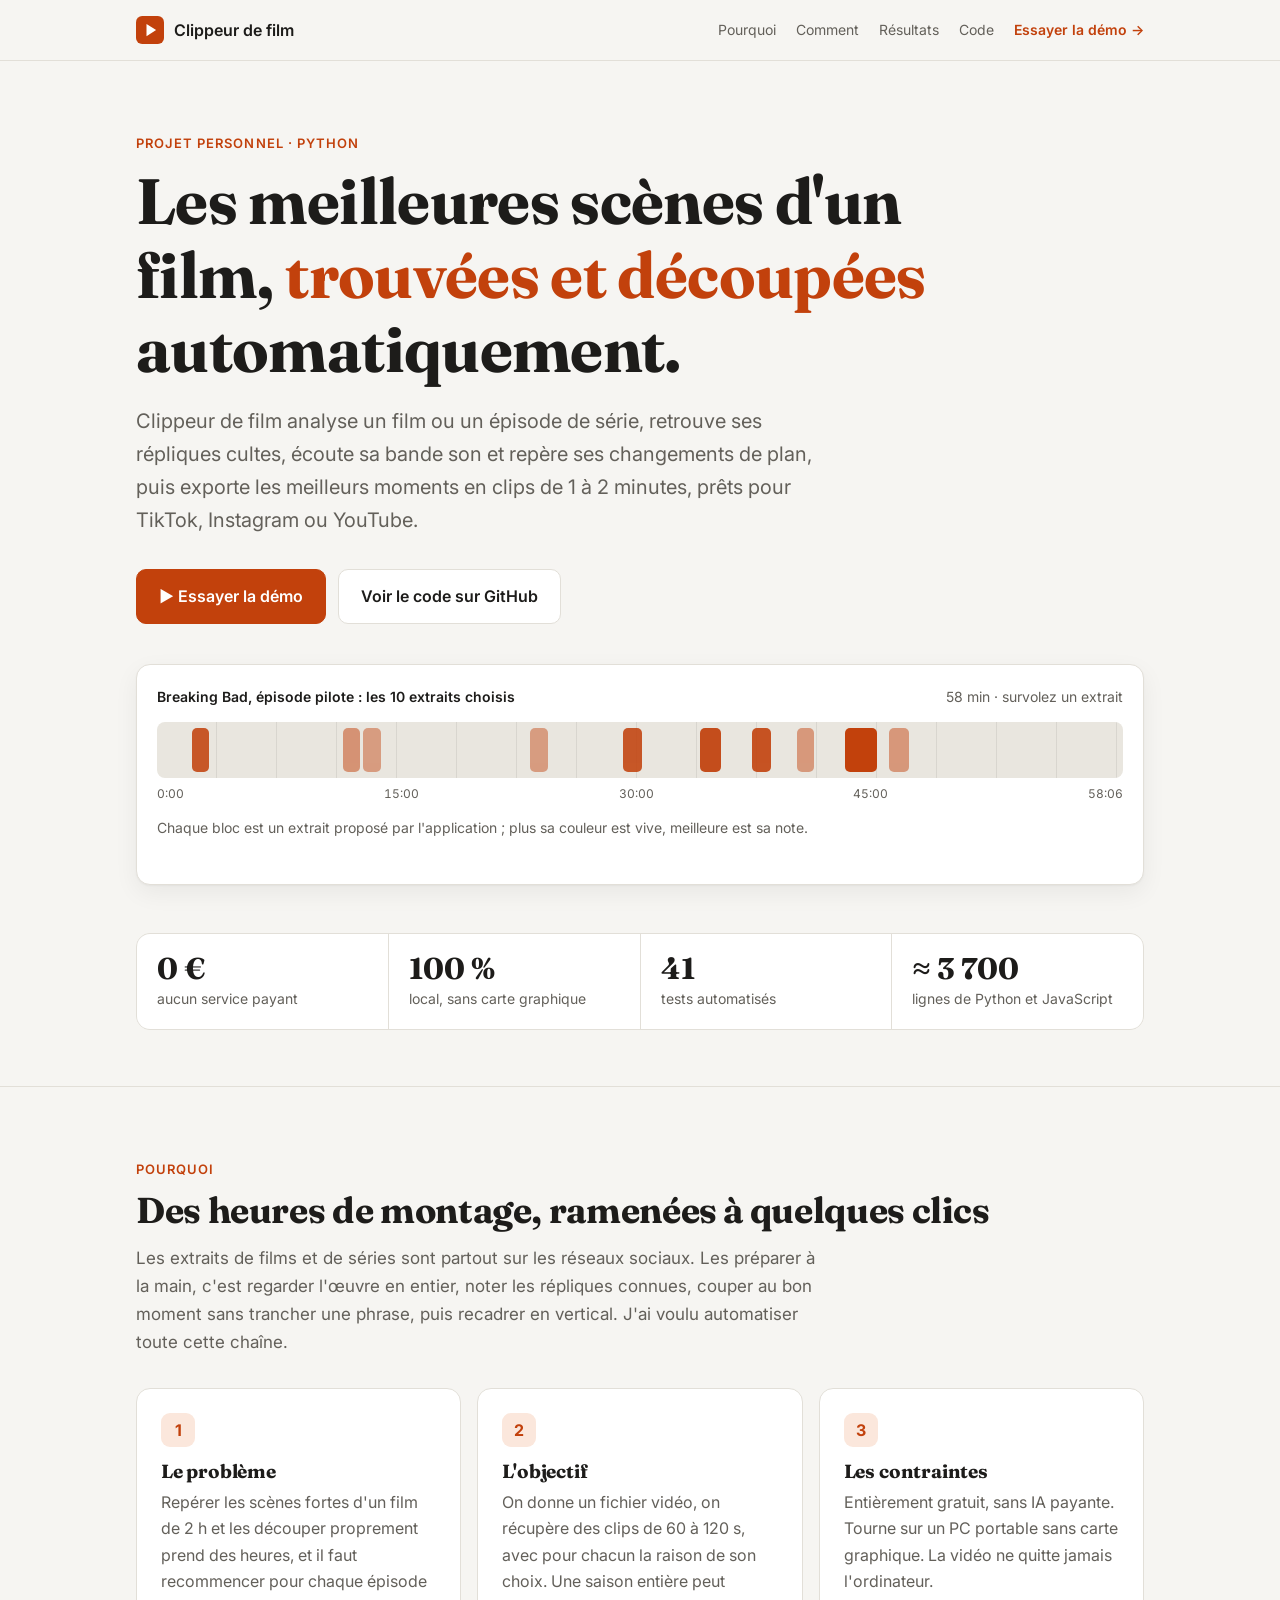
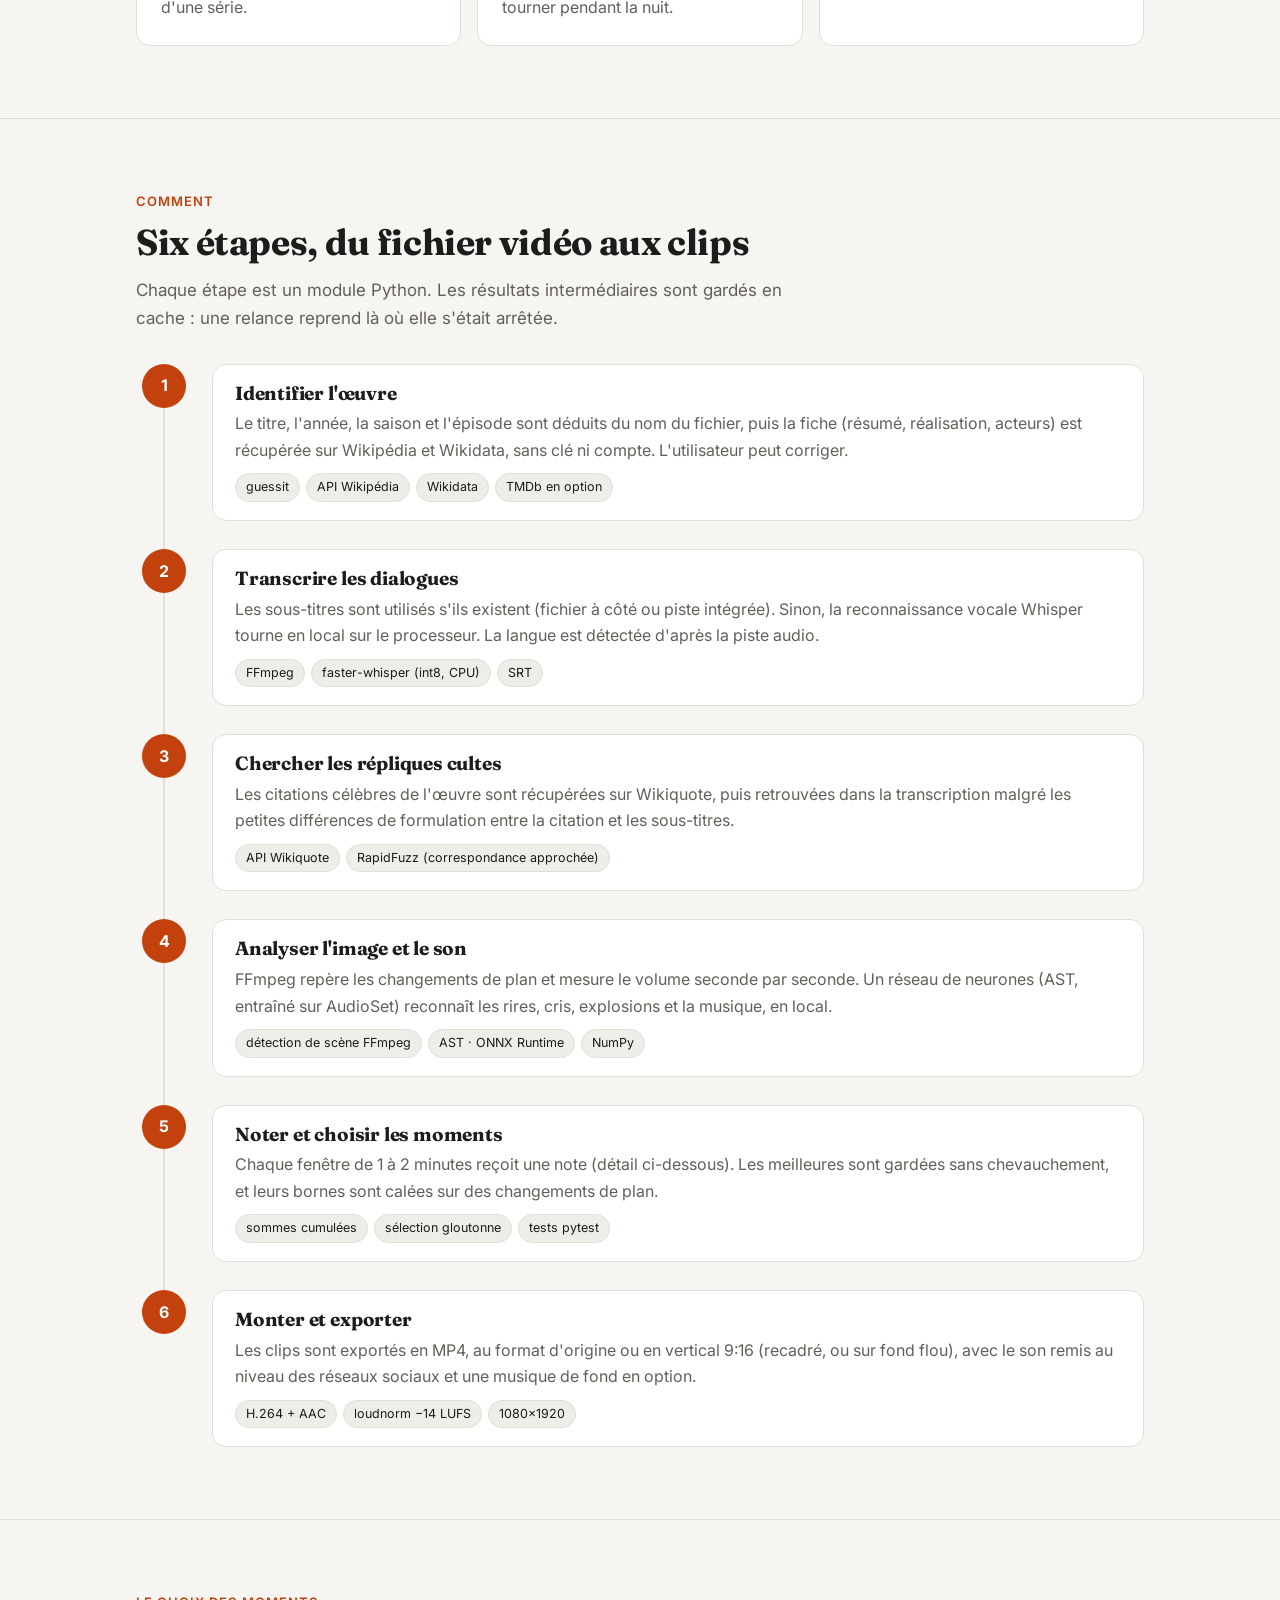
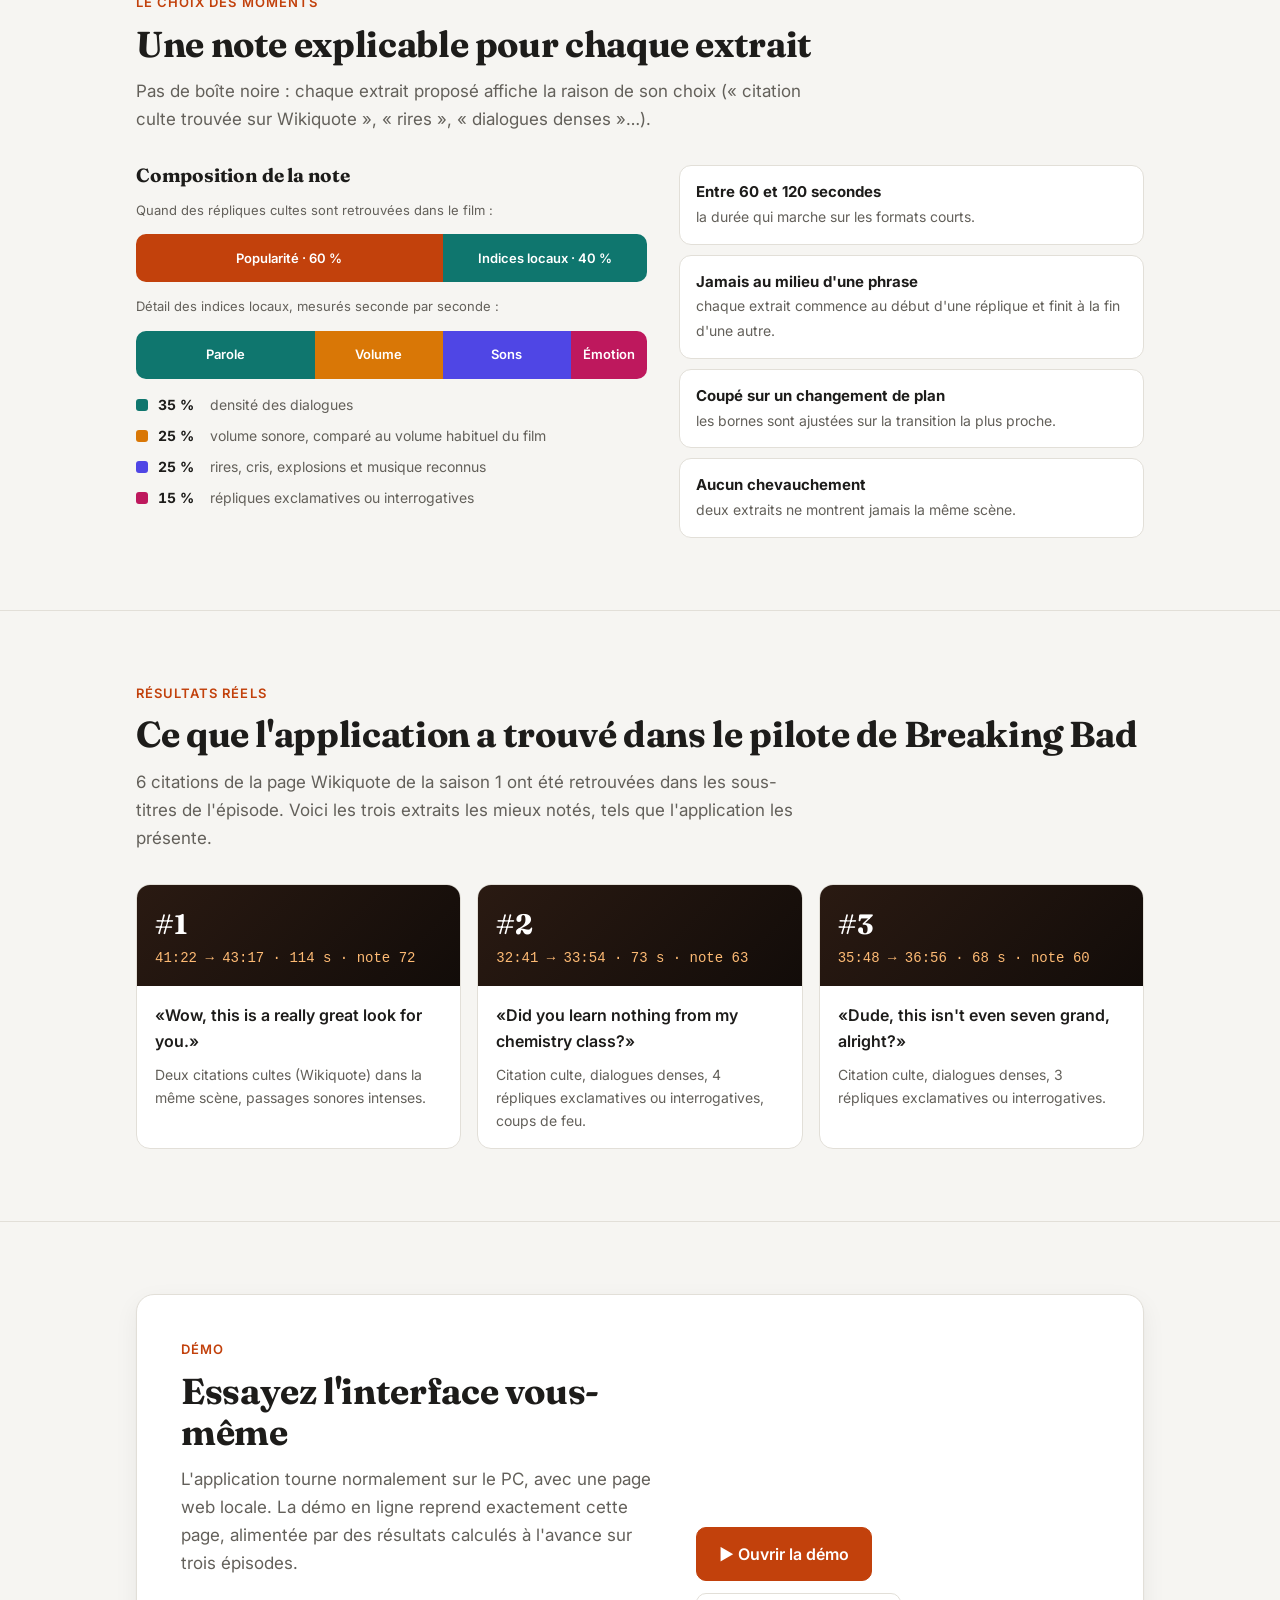
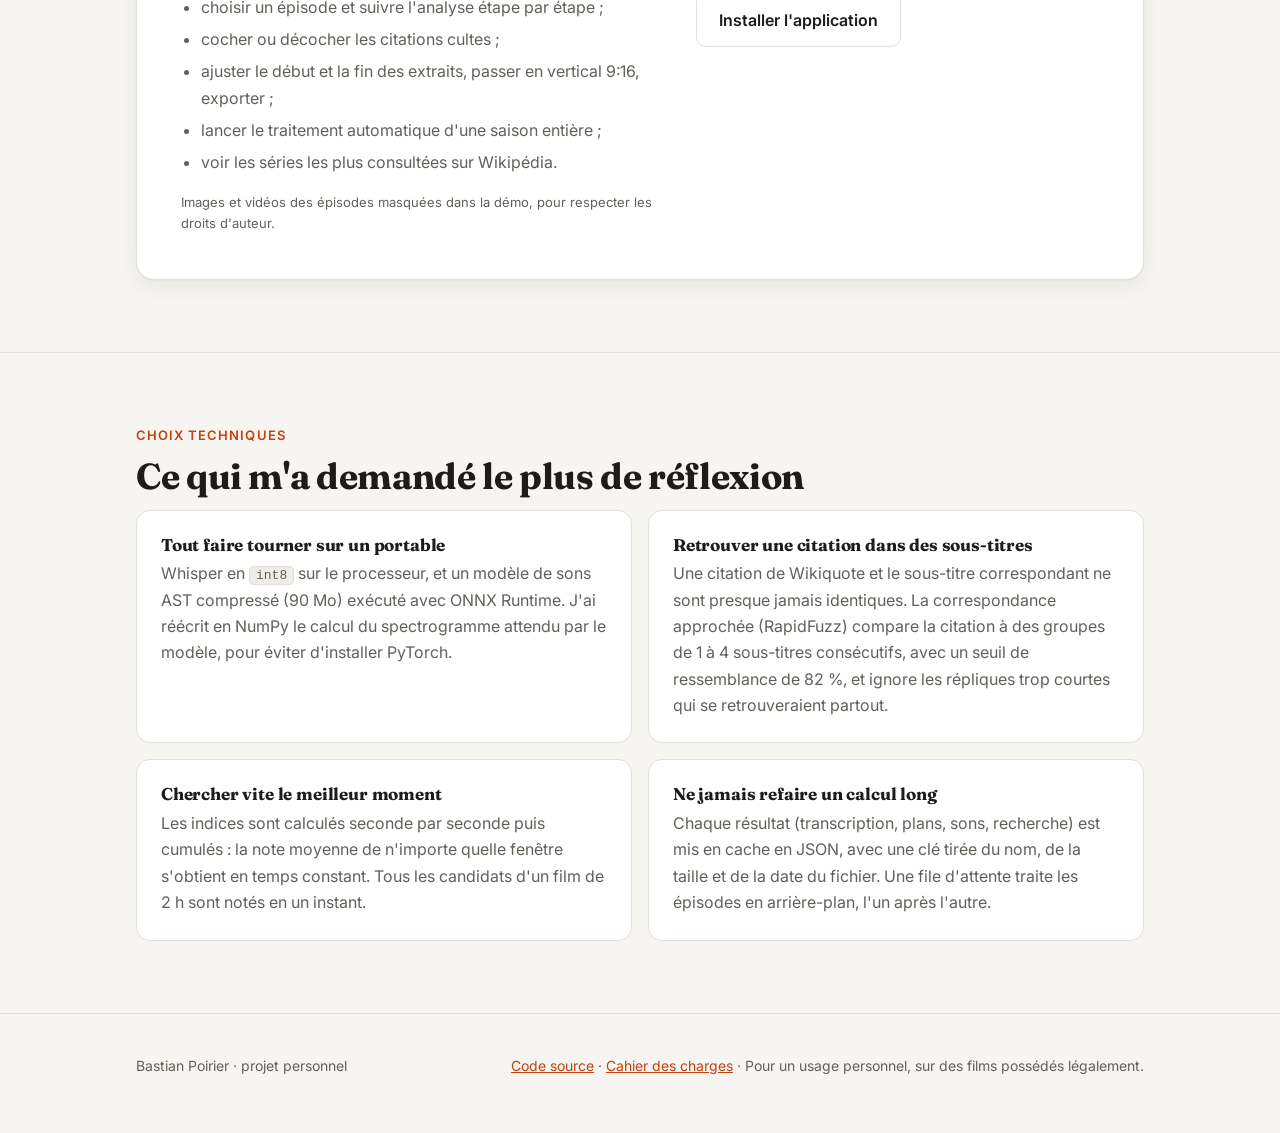
==== index.html @ d82926e5 "Page de présentation et démo en ligne, documentation à jour - index.html : présentation du projet (p" ====
<!doctype html>
<html lang="fr">
<head>
<meta charset="utf-8">
<meta name="viewport" content="width=device-width, initial-scale=1">
<title>Clippeur de film</title>
<meta name="description" content="Application locale et gratuite qui repère les meilleures scènes d'un film ou d'une série et les exporte en clips courts pour les réseaux sociaux.">
<meta property="og:title" content="Clippeur de film">
<meta property="og:description" content="Les meilleures scènes d'un film, trouvées et découpées automatiquement. Python, FFmpeg, Whisper, Wikiquote.">
<link rel="preconnect" href="https://fonts.googleapis.com">
<link rel="preconnect" href="https://fonts.gstatic.com" crossorigin>
<link href="https://fonts.googleapis.com/css2?family=Fraunces:opsz,wght@9..144,600;9..144,700&family=Inter:wght@400;500;600&display=swap" rel="stylesheet">
<link rel="icon" href="data:image/svg+xml,<svg xmlns='http://www.w3.org/2000/svg' viewBox='0 0 32 32'><rect width='32' height='32' rx='7' fill='%23c2410c'/><path d='M12 9l11 7-11 7z' fill='white'/></svg>">
<style>
  :root {
    --fond: #f6f5f2; --fond-2: #efede8; --carte: #ffffff; --texte: #1d1c1a; --discret: #63605a;
    --bord: #e2dfd8; --accent: #c2410c; --accent-doux: #fbe7dc; --accent-texte: #ffffff;
    --piste: #e9e6df; --ombre: 0 1px 2px rgba(0,0,0,.04), 0 8px 24px rgba(0,0,0,.06);
    --c1: #c2410c; --c2: #d97706; --c3: #0f766e; --c4: #4f46e5; --c5: #be185d;
  }
  @media (prefers-color-scheme: dark) {
    :root:not([data-theme="light"]) {
      --fond: #141312; --fond-2: #1a1918; --carte: #1f1e1c; --texte: #ecebe8; --discret: #a3a099;
      --bord: #33312d; --accent: #f97316; --accent-doux: #3a2216; --accent-texte: #1a0d04;
      --piste: #2c2a27; --ombre: 0 1px 2px rgba(0,0,0,.3), 0 8px 24px rgba(0,0,0,.35);
      --c1: #f97316; --c2: #fbbf24; --c3: #2dd4bf; --c4: #818cf8; --c5: #f472b6;
    }
  }
  :root[data-theme="dark"] {
    --fond: #141312; --fond-2: #1a1918; --carte: #1f1e1c; --texte: #ecebe8; --discret: #a3a099;
    --bord: #33312d; --accent: #f97316; --accent-doux: #3a2216; --accent-texte: #1a0d04;
    --piste: #2c2a27; --ombre: 0 1px 2px rgba(0,0,0,.3), 0 8px 24px rgba(0,0,0,.35);
    --c1: #f97316; --c2: #fbbf24; --c3: #2dd4bf; --c4: #818cf8; --c5: #f472b6;
  }
  * { box-sizing: border-box; }
  html { scroll-behavior: smooth; }
  body {
    margin: 0; background: var(--fond); color: var(--texte);
    font: 16px/1.65 Inter, system-ui, -apple-system, "Segoe UI", sans-serif;
    -webkit-font-smoothing: antialiased;
  }
  a { color: var(--accent); }
  .page { max-width: 1040px; margin: 0 auto; padding: 0 16px; }
  h1, h2, h3 { font-family: Fraunces, Georgia, serif; line-height: 1.15; letter-spacing: -.01em; }
  h2 { font-size: clamp(26px, 4vw, 36px); margin: 0 0 12px; }
  h3 { font-size: 19px; margin: 0 0 6px; }
  .surtitre { font-size: 13px; font-weight: 600; letter-spacing: .08em; text-transform: uppercase; color: var(--accent); margin: 0 0 10px; }
  .intro { color: var(--discret); max-width: 680px; margin: 0 0 32px; font-size: 17px; }
  section { padding: 72px 0; border-top: 1px solid var(--bord); scroll-margin-top: 60px; }

  /* En-tête */
  header { position: sticky; top: 0; z-index: 5; background: color-mix(in srgb, var(--fond) 88%, transparent);
    backdrop-filter: blur(10px); border-bottom: 1px solid var(--bord); }
  header .page { display: flex; align-items: center; gap: 20px; height: 60px; }
  .logo { display: flex; align-items: center; gap: 10px; font-weight: 600; color: var(--texte); text-decoration: none; }
  .logo svg { flex: none; }
  nav { margin-left: auto; display: flex; gap: 20px; font-size: 14px; }
  nav a { color: var(--discret); text-decoration: none; }
  nav a:hover { color: var(--texte); }
  @media (max-width: 720px) { nav a:not(.bouton-nav) { display: none; } }
  .bouton-nav { color: var(--accent) !important; font-weight: 600; }

  /* Ouverture */
  .ouverture { padding-top: 72px; padding-bottom: 56px; }
  .ouverture h1 { font-size: clamp(36px, 6.4vw, 64px); margin: 0 0 20px; max-width: 860px; }
  .ouverture h1 em { font-style: normal; color: var(--accent); }
  .ouverture .chapeau { font-size: clamp(17px, 2.2vw, 20px); color: var(--discret); max-width: 680px; margin: 0 0 32px; }
  .actions { display: flex; gap: 12px; flex-wrap: wrap; }
  .bouton { display: inline-flex; align-items: center; gap: 8px; padding: 13px 22px; border-radius: 10px;
    font-weight: 600; text-decoration: none; border: 1px solid var(--bord); color: var(--texte); background: var(--carte);
    transition: transform .15s, box-shadow .15s; }
  .bouton:hover { transform: translateY(-1px); box-shadow: var(--ombre); }
  .bouton.principal { background: var(--accent); border-color: var(--accent); color: var(--accent-texte); }
  .chiffres { display: grid; grid-template-columns: repeat(4, 1fr); gap: 1px; background: var(--bord);
    border: 1px solid var(--bord); border-radius: 14px; overflow: hidden; margin-top: 48px; }
  .chiffre { background: var(--carte); padding: 18px 20px; }
  .chiffre strong { display: block; font-family: Fraunces, Georgia, serif; font-size: 30px; line-height: 1.1; }
  .chiffre span { color: var(--discret); font-size: 14px; }
  @media (max-width: 720px) { .chiffres { grid-template-columns: repeat(2, 1fr); } }

  /* Frise du film : où tombent les extraits choisis */
  .frise { margin-top: 40px; background: var(--carte); border: 1px solid var(--bord); border-radius: 14px; padding: 20px; box-shadow: var(--ombre); }
  .frise-entete { display: flex; justify-content: space-between; gap: 12px; flex-wrap: wrap; font-size: 14px; margin-bottom: 14px; }
  .frise-entete strong { font-weight: 600; }
  .frise-entete span { color: var(--discret); }
  .piste { position: relative; height: 56px; background: var(--piste); border-radius: 8px; overflow: hidden; }
  .piste::before { content: ""; position: absolute; inset: 0;
    background: repeating-linear-gradient(90deg, transparent 0 59px, color-mix(in srgb, var(--texte) 8%, transparent) 59px 60px); }
  .clip { position: absolute; top: 6px; bottom: 6px; border-radius: 5px; background: var(--accent); cursor: default;
    transition: transform .15s; }
  .clip:hover { transform: scaleY(1.12); }
  .graduations { display: flex; justify-content: space-between; color: var(--discret); font-size: 12px; margin-top: 6px; font-variant-numeric: tabular-nums; }
  .legende-clip { margin-top: 12px; font-size: 14px; min-height: 48px; color: var(--discret); }
  .legende-clip strong { color: var(--texte); }

  /* Cartes */
  .grille-3 { display: grid; grid-template-columns: repeat(3, 1fr); gap: 16px; }
  @media (max-width: 820px) { .grille-3 { grid-template-columns: 1fr; } }
  .carte { background: var(--carte); border: 1px solid var(--bord); border-radius: 14px; padding: 24px; }
  .carte p { margin: 0; color: var(--discret); }
  .pastille-num { display: inline-grid; place-items: center; width: 34px; height: 34px; border-radius: 9px;
    background: var(--accent-doux); color: var(--accent); font-weight: 700; margin-bottom: 14px; }

  /* Chaîne de traitement */
  .chaine { list-style: none; margin: 0; padding: 0; display: grid; gap: 0; counter-reset: etape; }
  .etape { display: grid; grid-template-columns: 56px 1fr; gap: 20px; position: relative; padding-bottom: 28px; }
  .etape:last-child { padding-bottom: 0; }
  .etape::before { counter-increment: etape; content: counter(etape); width: 44px; height: 44px; border-radius: 50%;
    display: grid; place-items: center; font-weight: 700; color: var(--accent-texte); background: var(--accent);
    position: relative; z-index: 1; margin-left: 6px; }
  .etape::after { content: ""; position: absolute; left: 27px; top: 44px; bottom: 0; width: 2px; background: var(--bord); }
  .etape:last-child::after { display: none; }
  .etape-corps { background: var(--carte); border: 1px solid var(--bord); border-radius: 14px; padding: 18px 22px; }
  .etape-corps p { margin: 0 0 10px; color: var(--discret); }
  .puces { display: flex; flex-wrap: wrap; gap: 6px; }
  .puce { font-size: 12.5px; padding: 3px 10px; border-radius: 99px; background: var(--fond-2); border: 1px solid var(--bord); color: var(--texte); }

  /* Le score */
  .score { display: grid; grid-template-columns: 1.1fr 1fr; gap: 32px; align-items: start; }
  @media (max-width: 820px) { .score { grid-template-columns: 1fr; } }
  .barre-score { display: flex; height: 48px; border-radius: 10px; overflow: hidden; margin: 8px 0 14px; }
  .barre-score div { display: grid; place-items: center; color: #fff; font-size: 13px; font-weight: 600; min-width: 0; }
  .legende { display: grid; gap: 8px; font-size: 14px; }
  .legende div { display: flex; gap: 10px; align-items: baseline; }
  .legende i { width: 12px; height: 12px; border-radius: 3px; flex: none; transform: translateY(1px); }
  .legende b { font-variant-numeric: tabular-nums; min-width: 42px; }
  .legende span { color: var(--discret); }
  .regles { list-style: none; padding: 0; margin: 0; display: grid; gap: 10px; }
  .regles li { background: var(--carte); border: 1px solid var(--bord); border-radius: 12px; padding: 14px 16px; font-size: 15px; }
  .regles li strong { display: block; }
  .regles li span { color: var(--discret); font-size: 14px; }

  /* Exemples */
  .exemples { display: grid; grid-template-columns: repeat(3, 1fr); gap: 16px; }
  @media (max-width: 820px) { .exemples { grid-template-columns: 1fr; } }
  .exemple { background: var(--carte); border: 1px solid var(--bord); border-radius: 14px; overflow: hidden; display: flex; flex-direction: column; }
  .exemple-haut { padding: 16px 18px; background: linear-gradient(135deg, #2a1a12, #120c09); color: #fff; }
  .exemple-haut .rang { font-family: Fraunces, Georgia, serif; font-size: 28px; font-weight: 700; }
  .exemple-haut .temps { font-family: ui-monospace, monospace; color: #fdba74; font-size: 14px; }
  .exemple-corps { padding: 16px 18px; display: grid; gap: 8px; }
  .exemple-corps q { font-weight: 600; }
  .exemple-corps p { margin: 0; font-size: 14px; color: var(--discret); }
  .note-score { font-size: 13px; color: var(--discret); }

  /* Démo */
  .demo { background: var(--carte); border: 1px solid var(--bord); border-radius: 18px; padding: clamp(24px, 5vw, 44px);
    display: grid; grid-template-columns: 1.2fr 1fr; gap: 32px; align-items: center; box-shadow: var(--ombre); }
  @media (max-width: 820px) { .demo { grid-template-columns: 1fr; } }
  .demo ul { margin: 0; padding-left: 20px; color: var(--discret); }
  .demo li { margin-bottom: 6px; }
  .demo .avertissement { font-size: 13px; color: var(--discret); margin: 16px 0 0; }

  /* Choix techniques */
  .choix { display: grid; grid-template-columns: repeat(2, 1fr); gap: 16px; }
  @media (max-width: 720px) { .choix { grid-template-columns: 1fr; } }
  .choix .carte h3 { font-size: 17px; }
  .choix code { font-size: 13px; background: var(--fond-2); padding: 1px 6px; border-radius: 5px; border: 1px solid var(--bord); }

  footer { border-top: 1px solid var(--bord); padding: 40px 0 56px; color: var(--discret); font-size: 14px; }
  footer .page { display: flex; justify-content: space-between; gap: 16px; flex-wrap: wrap; }
</style>
</head>
<body>

<header>
  <div class="page">
    <a class="logo" href="#">
      <svg width="28" height="28" viewBox="0 0 32 32" aria-hidden="true"><rect width="32" height="32" rx="7" fill="var(--accent)"/><path d="M12 9l11 7-11 7z" fill="#fff"/></svg>
      Clippeur de film
    </a>
    <nav>
      <a href="#pourquoi">Pourquoi</a>
      <a href="#comment">Comment</a>
      <a href="#resultats">Résultats</a>
      <a href="https://github.com/bastianpoirier/clippeur-de-film">Code</a>
      <a class="bouton-nav" href="demo/">Essayer la démo →</a>
    </nav>
  </div>
</header>

<main>
  <div class="page ouverture">
    <p class="surtitre">Projet personnel · Python</p>
    <h1>Les meilleures scènes d'un film, <em>trouvées et découpées</em> automatiquement.</h1>
    <p class="chapeau">
      Clippeur de film analyse un film ou un épisode de série, retrouve ses répliques cultes,
      écoute sa bande son et repère ses changements de plan, puis exporte les meilleurs moments
      en clips de 1 à 2 minutes, prêts pour TikTok, Instagram ou YouTube.
    </p>
    <div class="actions">
      <a class="bouton principal" href="demo/">▶ Essayer la démo</a>
      <a class="bouton" href="https://github.com/bastianpoirier/clippeur-de-film">Voir le code sur GitHub</a>
    </div>

    <div class="frise" aria-label="Extraits choisis dans l'épisode pilote de Breaking Bad">
      <div class="frise-entete">
        <strong>Breaking Bad, épisode pilote : les 10 extraits choisis</strong>
        <span>58 min · survolez un extrait</span>
      </div>
      <div class="piste" id="piste"></div>
      <div class="graduations"><span>0:00</span><span>15:00</span><span>30:00</span><span>45:00</span><span>58:06</span></div>
      <div class="legende-clip" id="legende-clip">Chaque bloc est un extrait proposé par l'application ; plus sa couleur est vive, meilleure est sa note.</div>
    </div>

    <div class="chiffres">
      <div class="chiffre"><strong>0 €</strong><span>aucun service payant</span></div>
      <div class="chiffre"><strong>100 %</strong><span>local, sans carte graphique</span></div>
      <div class="chiffre"><strong>41</strong><span>tests automatisés</span></div>
      <div class="chiffre"><strong>≈ 3 700</strong><span>lignes de Python et JavaScript</span></div>
    </div>
  </div>

  <section id="pourquoi">
    <div class="page">
      <p class="surtitre">Pourquoi</p>
      <h2>Des heures de montage, ramenées à quelques clics</h2>
      <p class="intro">
        Les extraits de films et de séries sont partout sur les réseaux sociaux. Les préparer à la main,
        c'est regarder l'œuvre en entier, noter les répliques connues, couper au bon moment sans trancher
        une phrase, puis recadrer en vertical. J'ai voulu automatiser toute cette chaîne.
      </p>
      <div class="grille-3">
        <div class="carte">
          <div class="pastille-num">1</div>
          <h3>Le problème</h3>
          <p>Repérer les scènes fortes d'un film de 2 h et les découper proprement prend des heures, et il faut recommencer pour chaque épisode d'une série.</p>
        </div>
        <div class="carte">
          <div class="pastille-num">2</div>
          <h3>L'objectif</h3>
          <p>On donne un fichier vidéo, on récupère des clips de 60 à 120 s, avec pour chacun la raison de son choix. Une saison entière peut tourner pendant la nuit.</p>
        </div>
        <div class="carte">
          <div class="pastille-num">3</div>
          <h3>Les contraintes</h3>
          <p>Entièrement gratuit, sans IA payante. Tourne sur un PC portable sans carte graphique. La vidéo ne quitte jamais l'ordinateur.</p>
        </div>
      </div>
    </div>
  </section>

  <section id="comment">
    <div class="page">
      <p class="surtitre">Comment</p>
      <h2>Six étapes, du fichier vidéo aux clips</h2>
      <p class="intro">Chaque étape est un module Python. Les résultats intermédiaires sont gardés en cache : une relance reprend là où elle s'était arrêtée.</p>
      <ol class="chaine">
        <li class="etape"><div class="etape-corps">
          <h3>Identifier l'œuvre</h3>
          <p>Le titre, l'année, la saison et l'épisode sont déduits du nom du fichier, puis la fiche (résumé, réalisation, acteurs) est récupérée sur Wikipédia et Wikidata, sans clé ni compte. L'utilisateur peut corriger.</p>
          <div class="puces"><span class="puce">guessit</span><span class="puce">API Wikipédia</span><span class="puce">Wikidata</span><span class="puce">TMDb en option</span></div>
        </div></li>
        <li class="etape"><div class="etape-corps">
          <h3>Transcrire les dialogues</h3>
          <p>Les sous-titres sont utilisés s'ils existent (fichier à côté ou piste intégrée). Sinon, la reconnaissance vocale Whisper tourne en local sur le processeur. La langue est détectée d'après la piste audio.</p>
          <div class="puces"><span class="puce">FFmpeg</span><span class="puce">faster-whisper (int8, CPU)</span><span class="puce">SRT</span></div>
        </div></li>
        <li class="etape"><div class="etape-corps">
          <h3>Chercher les répliques cultes</h3>
          <p>Les citations célèbres de l'œuvre sont récupérées sur Wikiquote, puis retrouvées dans la transcription malgré les petites différences de formulation entre la citation et les sous-titres.</p>
          <div class="puces"><span class="puce">API Wikiquote</span><span class="puce">RapidFuzz (correspondance approchée)</span></div>
        </div></li>
        <li class="etape"><div class="etape-corps">
          <h3>Analyser l'image et le son</h3>
          <p>FFmpeg repère les changements de plan et mesure le volume seconde par seconde. Un réseau de neurones (AST, entraîné sur AudioSet) reconnaît les rires, cris, explosions et la musique, en local.</p>
          <div class="puces"><span class="puce">détection de scène FFmpeg</span><span class="puce">AST · ONNX Runtime</span><span class="puce">NumPy</span></div>
        </div></li>
        <li class="etape"><div class="etape-corps">
          <h3>Noter et choisir les moments</h3>
          <p>Chaque fenêtre de 1 à 2 minutes reçoit une note (détail ci-dessous). Les meilleures sont gardées sans chevauchement, et leurs bornes sont calées sur des changements de plan.</p>
          <div class="puces"><span class="puce">sommes cumulées</span><span class="puce">sélection gloutonne</span><span class="puce">tests pytest</span></div>
        </div></li>
        <li class="etape"><div class="etape-corps">
          <h3>Monter et exporter</h3>
          <p>Les clips sont exportés en MP4, au format d'origine ou en vertical 9:16 (recadré, ou sur fond flou), avec le son remis au niveau des réseaux sociaux et une musique de fond en option.</p>
          <div class="puces"><span class="puce">H.264 + AAC</span><span class="puce">loudnorm −14 LUFS</span><span class="puce">1080×1920</span></div>
        </div></li>
      </ol>
    </div>
  </section>

  <section>
    <div class="page">
      <p class="surtitre">Le choix des moments</p>
      <h2>Une note explicable pour chaque extrait</h2>
      <p class="intro">Pas de boîte noire : chaque extrait proposé affiche la raison de son choix (« citation culte trouvée sur Wikiquote », « rires », « dialogues denses »…).</p>
      <div class="score">
        <div>
          <h3>Composition de la note</h3>
          <p class="note-score">Quand des répliques cultes sont retrouvées dans le film :</p>
          <div class="barre-score" role="img" aria-label="60 % popularité en ligne, 40 % indices locaux">
            <div style="flex:60; background: var(--c1)">Popularité · 60 %</div>
            <div style="flex:40; background: var(--c3)">Indices locaux · 40 %</div>
          </div>
          <p class="note-score">Détail des indices locaux, mesurés seconde par seconde :</p>
          <div class="barre-score" role="img" aria-label="Parole 35 %, volume 25 %, sons 25 %, émotion 15 %">
            <div style="flex:35; background: var(--c3)">Parole</div>
            <div style="flex:25; background: var(--c2)">Volume</div>
            <div style="flex:25; background: var(--c4)">Sons</div>
            <div style="flex:15; background: var(--c5)">Émotion</div>
          </div>
          <div class="legende">
            <div><i style="background: var(--c3)"></i><b>35 %</b><span>densité des dialogues</span></div>
            <div><i style="background: var(--c2)"></i><b>25 %</b><span>volume sonore, comparé au volume habituel du film</span></div>
            <div><i style="background: var(--c4)"></i><b>25 %</b><span>rires, cris, explosions et musique reconnus</span></div>
            <div><i style="background: var(--c5)"></i><b>15 %</b><span>répliques exclamatives ou interrogatives</span></div>
          </div>
        </div>
        <ul class="regles">
          <li><strong>Entre 60 et 120 secondes</strong><span>la durée qui marche sur les formats courts.</span></li>
          <li><strong>Jamais au milieu d'une phrase</strong><span>chaque extrait commence au début d'une réplique et finit à la fin d'une autre.</span></li>
          <li><strong>Coupé sur un changement de plan</strong><span>les bornes sont ajustées sur la transition la plus proche.</span></li>
          <li><strong>Aucun chevauchement</strong><span>deux extraits ne montrent jamais la même scène.</span></li>
        </ul>
      </div>
    </div>
  </section>

  <section id="resultats">
    <div class="page">
      <p class="surtitre">Résultats réels</p>
      <h2>Ce que l'application a trouvé dans le pilote de Breaking Bad</h2>
      <p class="intro">6 citations de la page Wikiquote de la saison 1 ont été retrouvées dans les sous-titres de l'épisode. Voici les trois extraits les mieux notés, tels que l'application les présente.</p>
      <div class="exemples">
        <article class="exemple">
          <div class="exemple-haut"><div class="rang">#1</div><div class="temps">41:22 → 43:17 · 114 s · note 72</div></div>
          <div class="exemple-corps">
            <q>Wow, this is a really great look for you.</q>
            <p>Deux citations cultes (Wikiquote) dans la même scène, passages sonores intenses.</p>
          </div>
        </article>
        <article class="exemple">
          <div class="exemple-haut"><div class="rang">#2</div><div class="temps">32:41 → 33:54 · 73 s · note 63</div></div>
          <div class="exemple-corps">
            <q>Did you learn nothing from my chemistry class?</q>
            <p>Citation culte, dialogues denses, 4 répliques exclamatives ou interrogatives, coups de feu.</p>
          </div>
        </article>
        <article class="exemple">
          <div class="exemple-haut"><div class="rang">#3</div><div class="temps">35:48 → 36:56 · 68 s · note 60</div></div>
          <div class="exemple-corps">
            <q>Dude, this isn't even seven grand, alright?</q>
            <p>Citation culte, dialogues denses, 3 répliques exclamatives ou interrogatives.</p>
          </div>
        </article>
      </div>
    </div>
  </section>

  <section id="demo">
    <div class="page">
      <div class="demo">
        <div>
          <p class="surtitre">Démo</p>
          <h2>Essayez l'interface vous-même</h2>
          <p class="intro" style="margin-bottom:16px">
            L'application tourne normalement sur le PC, avec une page web locale. La démo en ligne reprend
            exactement cette page, alimentée par des résultats calculés à l'avance sur trois épisodes.
          </p>
          <ul>
            <li>choisir un épisode et suivre l'analyse étape par étape ;</li>
            <li>cocher ou décocher les citations cultes ;</li>
            <li>ajuster le début et la fin des extraits, passer en vertical 9:16, exporter ;</li>
            <li>lancer le traitement automatique d'une saison entière ;</li>
            <li>voir les séries les plus consultées sur Wikipédia.</li>
          </ul>
          <p class="avertissement">Images et vidéos des épisodes masquées dans la démo, pour respecter les droits d'auteur.</p>
        </div>
        <div style="display:grid; gap:12px; justify-items:start">
          <a class="bouton principal" href="demo/">▶ Ouvrir la démo</a>
          <a class="bouton" href="https://github.com/bastianpoirier/clippeur-de-film#installation">Installer l'application</a>
        </div>
      </div>
    </div>
  </section>

  <section>
    <div class="page">
      <p class="surtitre">Choix techniques</p>
      <h2>Ce qui m'a demandé le plus de réflexion</h2>
      <div class="choix">
        <div class="carte">
          <h3>Tout faire tourner sur un portable</h3>
          <p>Whisper en <code>int8</code> sur le processeur, et un modèle de sons AST compressé (90 Mo) exécuté avec ONNX Runtime. J'ai réécrit en NumPy le calcul du spectrogramme attendu par le modèle, pour éviter d'installer PyTorch.</p>
        </div>
        <div class="carte">
          <h3>Retrouver une citation dans des sous-titres</h3>
          <p>Une citation de Wikiquote et le sous-titre correspondant ne sont presque jamais identiques. La correspondance approchée (RapidFuzz) compare la citation à des groupes de 1 à 4 sous-titres consécutifs, avec un seuil de ressemblance de 82 %, et ignore les répliques trop courtes qui se retrouveraient partout.</p>
        </div>
        <div class="carte">
          <h3>Chercher vite le meilleur moment</h3>
          <p>Les indices sont calculés seconde par seconde puis cumulés : la note moyenne de n'importe quelle fenêtre s'obtient en temps constant. Tous les candidats d'un film de 2 h sont notés en un instant.</p>
        </div>
        <div class="carte">
          <h3>Ne jamais refaire un calcul long</h3>
          <p>Chaque résultat (transcription, plans, sons, recherche) est mis en cache en JSON, avec une clé tirée du nom, de la taille et de la date du fichier. Une file d'attente traite les épisodes en arrière-plan, l'un après l'autre.</p>
        </div>
      </div>
    </div>
  </section>
</main>

<footer>
  <div class="page">
    <span>Bastian Poirier · projet personnel</span>
    <span>
      <a href="https://github.com/bastianpoirier/clippeur-de-film">Code source</a> ·
      <a href="https://github.com/bastianpoirier/clippeur-de-film/blob/main/CAHIER_DES_CHARGES.md">Cahier des charges</a> ·
      Pour un usage personnel, sur des films possédés légalement.
    </span>
  </div>
</footer>

<script>
  // Les 10 extraits réellement proposés pour l'épisode pilote (début, fin en secondes, note, réplique).
  const DUREE = 3486;
  const EXTRAITS = [
    [125, 187, 56.8, "My name is Walter Hartwell White…"], [1680, 1752, 57.5, "Why are you here?"],
    [1961, 2034, 63.0, "Did you learn nothing from my chemistry class?"],
    [2148, 2216, 60.0, "Dude, this isn't even seven grand, alright?"],
    [2482, 2597, 71.6, "Wow, this is a really great look for you."],
    [671, 734, 18.4, "Shit, I seen one of those bounce off a windshield…"], [2643, 2714, 15.5, "Yeah. Booya! See, what'd I say?"],
    [2310, 2371, 14.7, "You'd better go. Take it. Take your shot."], [744, 808, 12.6, "Hank, how much money is that?"],
    [1345, 1411, 12.3, "Kind of, uh, I don't know what do you call that?"],
  ];
  const piste = document.getElementById("piste"), legende = document.getElementById("legende-clip");
  const minutes = s => `${Math.floor(s / 60)}:${String(Math.round(s % 60)).padStart(2, "0")}`;
  const notes = EXTRAITS.map(e => e[2]), min = Math.min(...notes), max = Math.max(...notes);
  for (const [debut, fin, note, replique] of EXTRAITS) {
    const bloc = document.createElement("div");
    bloc.className = "clip";
    bloc.style.left = `${debut / DUREE * 100}%`;
    bloc.style.width = `${Math.max((fin - debut) / DUREE * 100, .8)}%`;
    bloc.style.opacity = .45 + .55 * (note - min) / (max - min || 1);
    bloc.tabIndex = 0;
    const montrer = () => {
      legende.innerHTML = "";
      const titre = document.createElement("strong");
      titre.textContent = `« ${replique} »`;
      legende.append(titre, document.createElement("br"),
        `${minutes(debut)} → ${minutes(fin)} · ${Math.round(fin - debut)} s · note ${Math.round(note)}`);
    };
    bloc.addEventListener("mouseenter", montrer);
    bloc.addEventListener("focus", montrer);
    piste.append(bloc);
  }
</script>
</body>
</html>
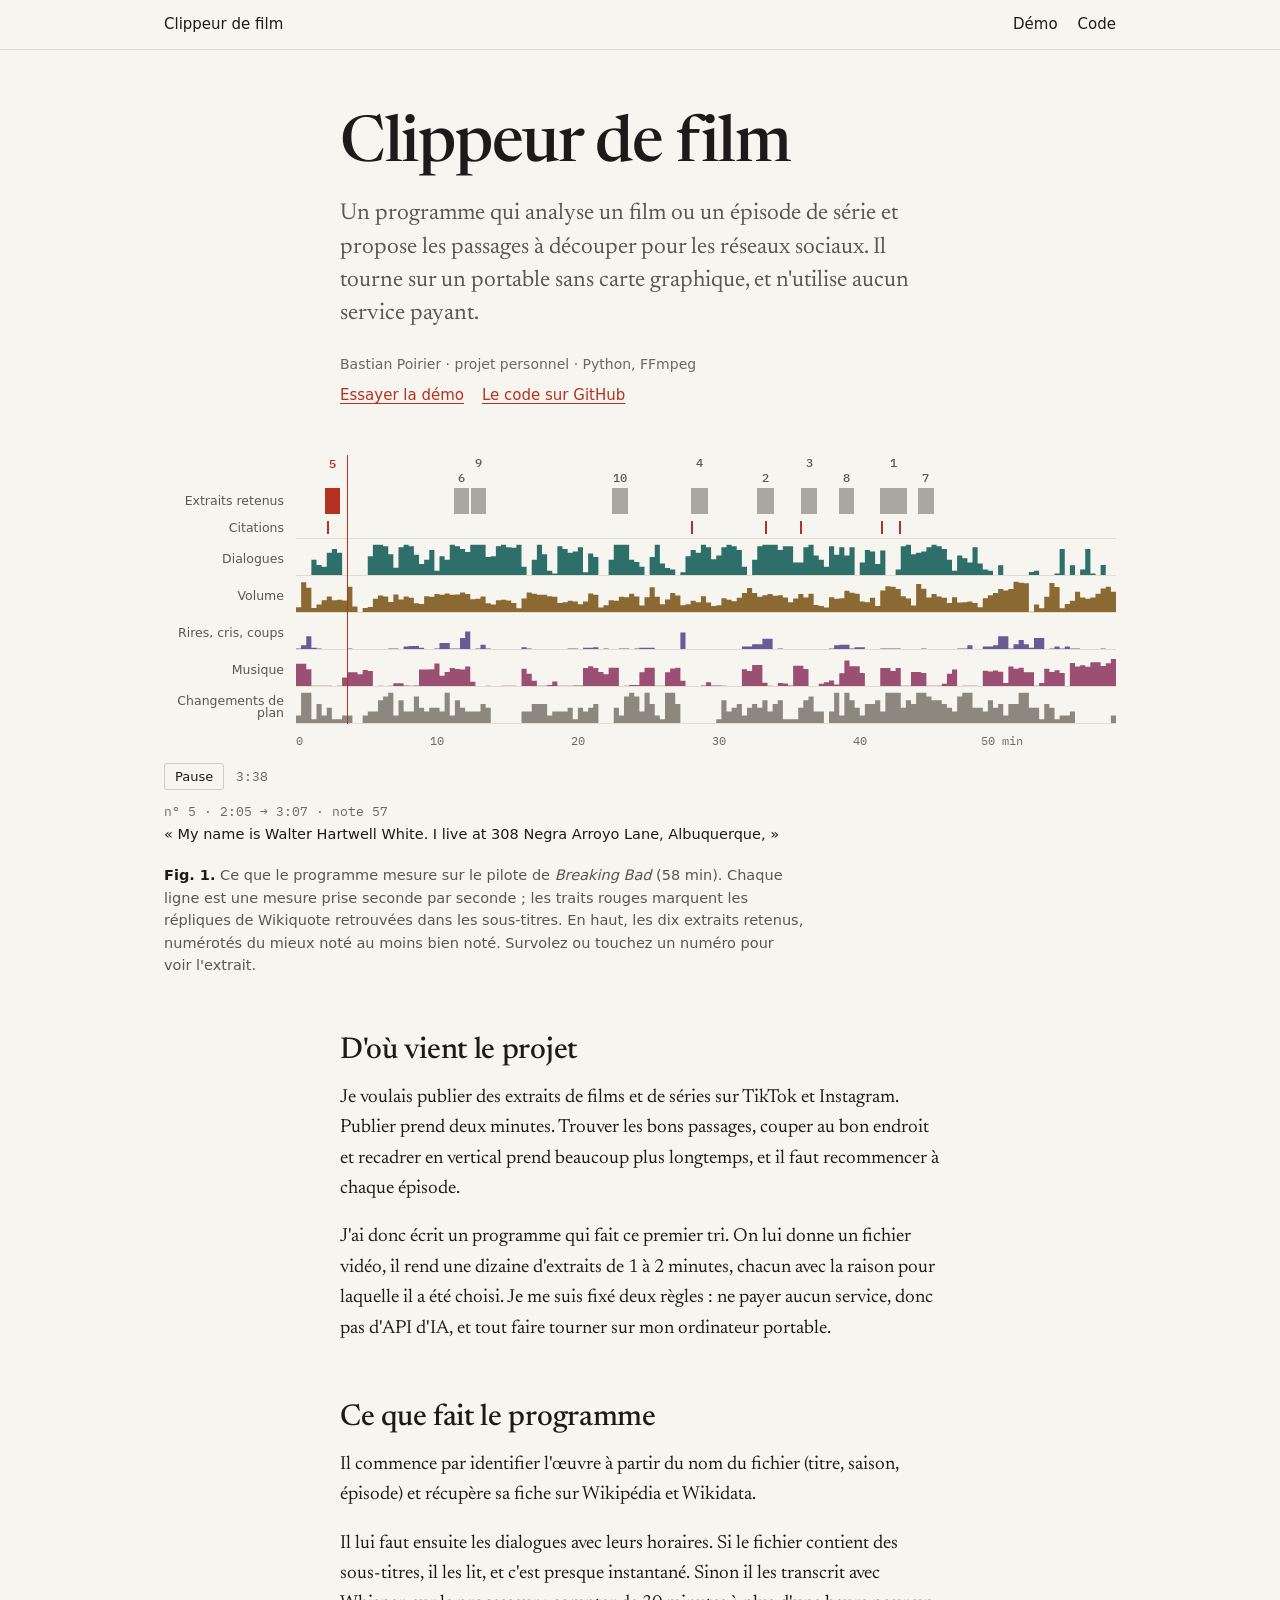
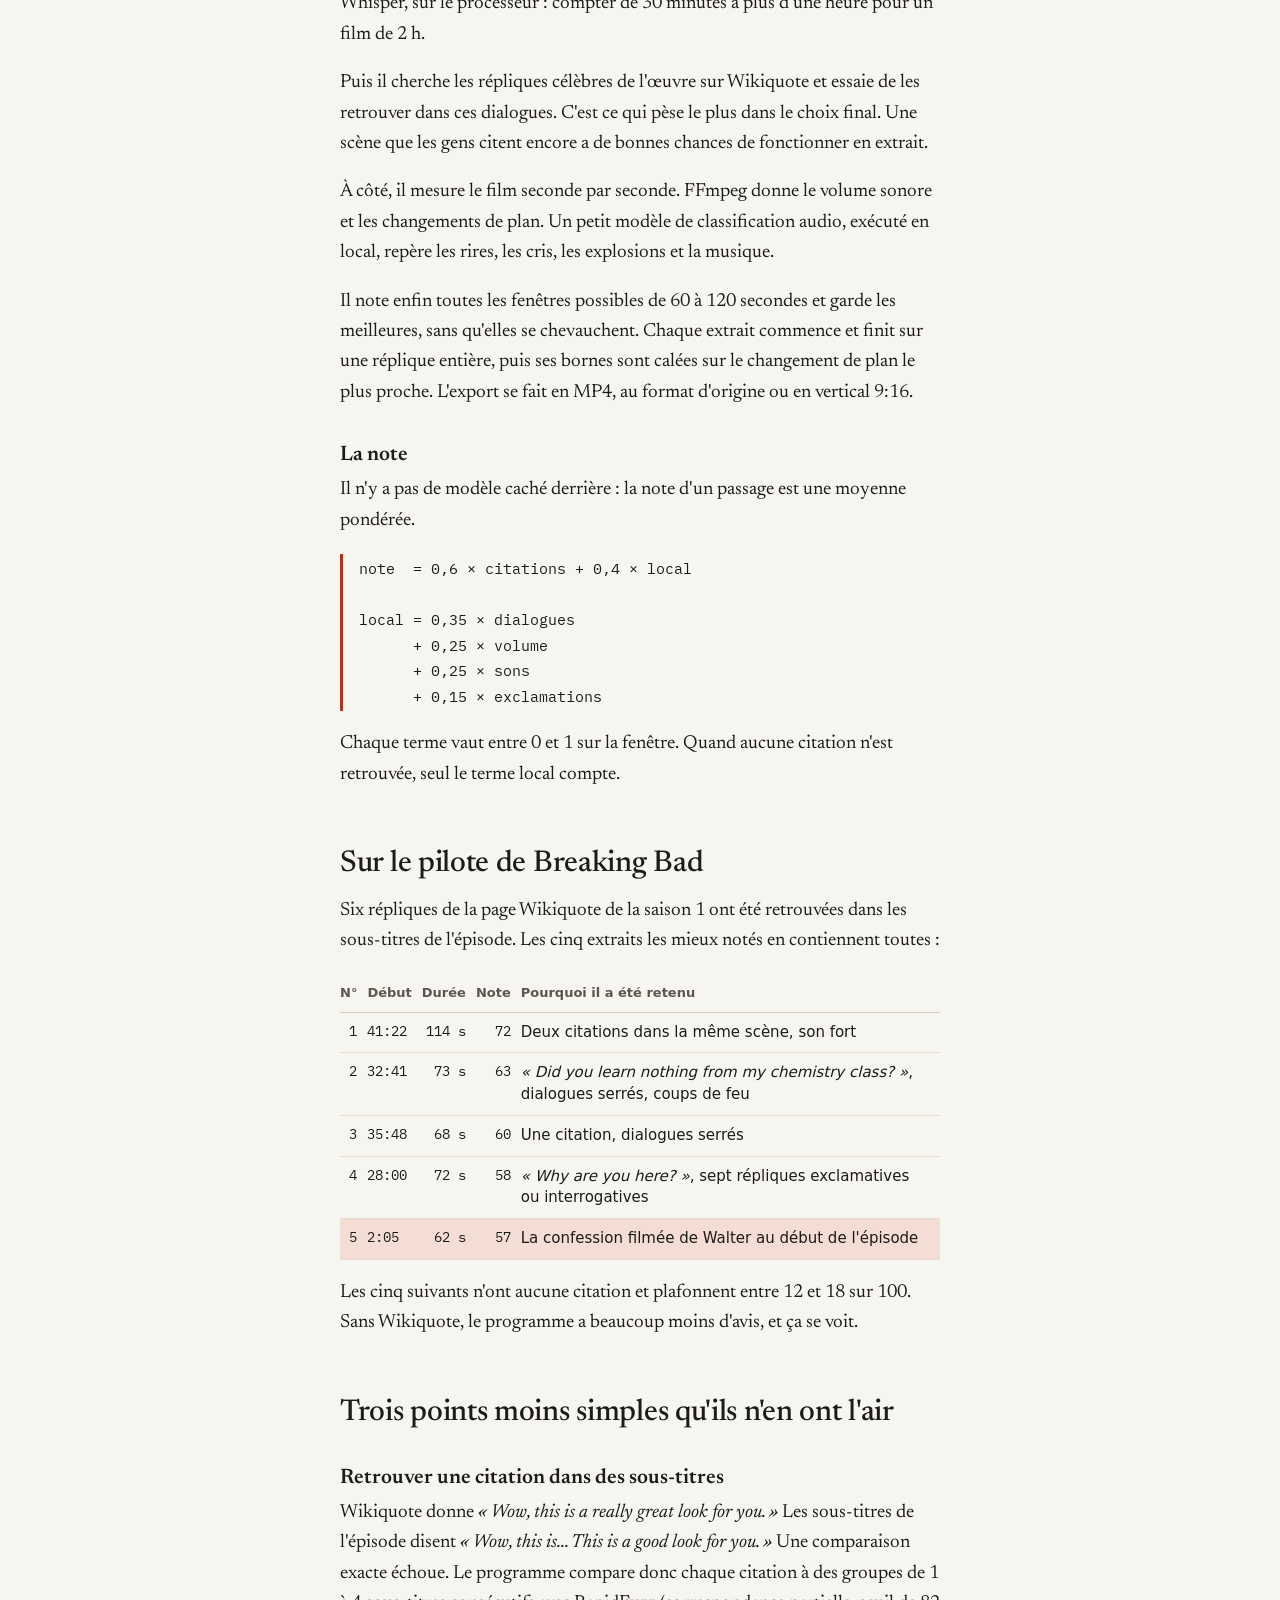
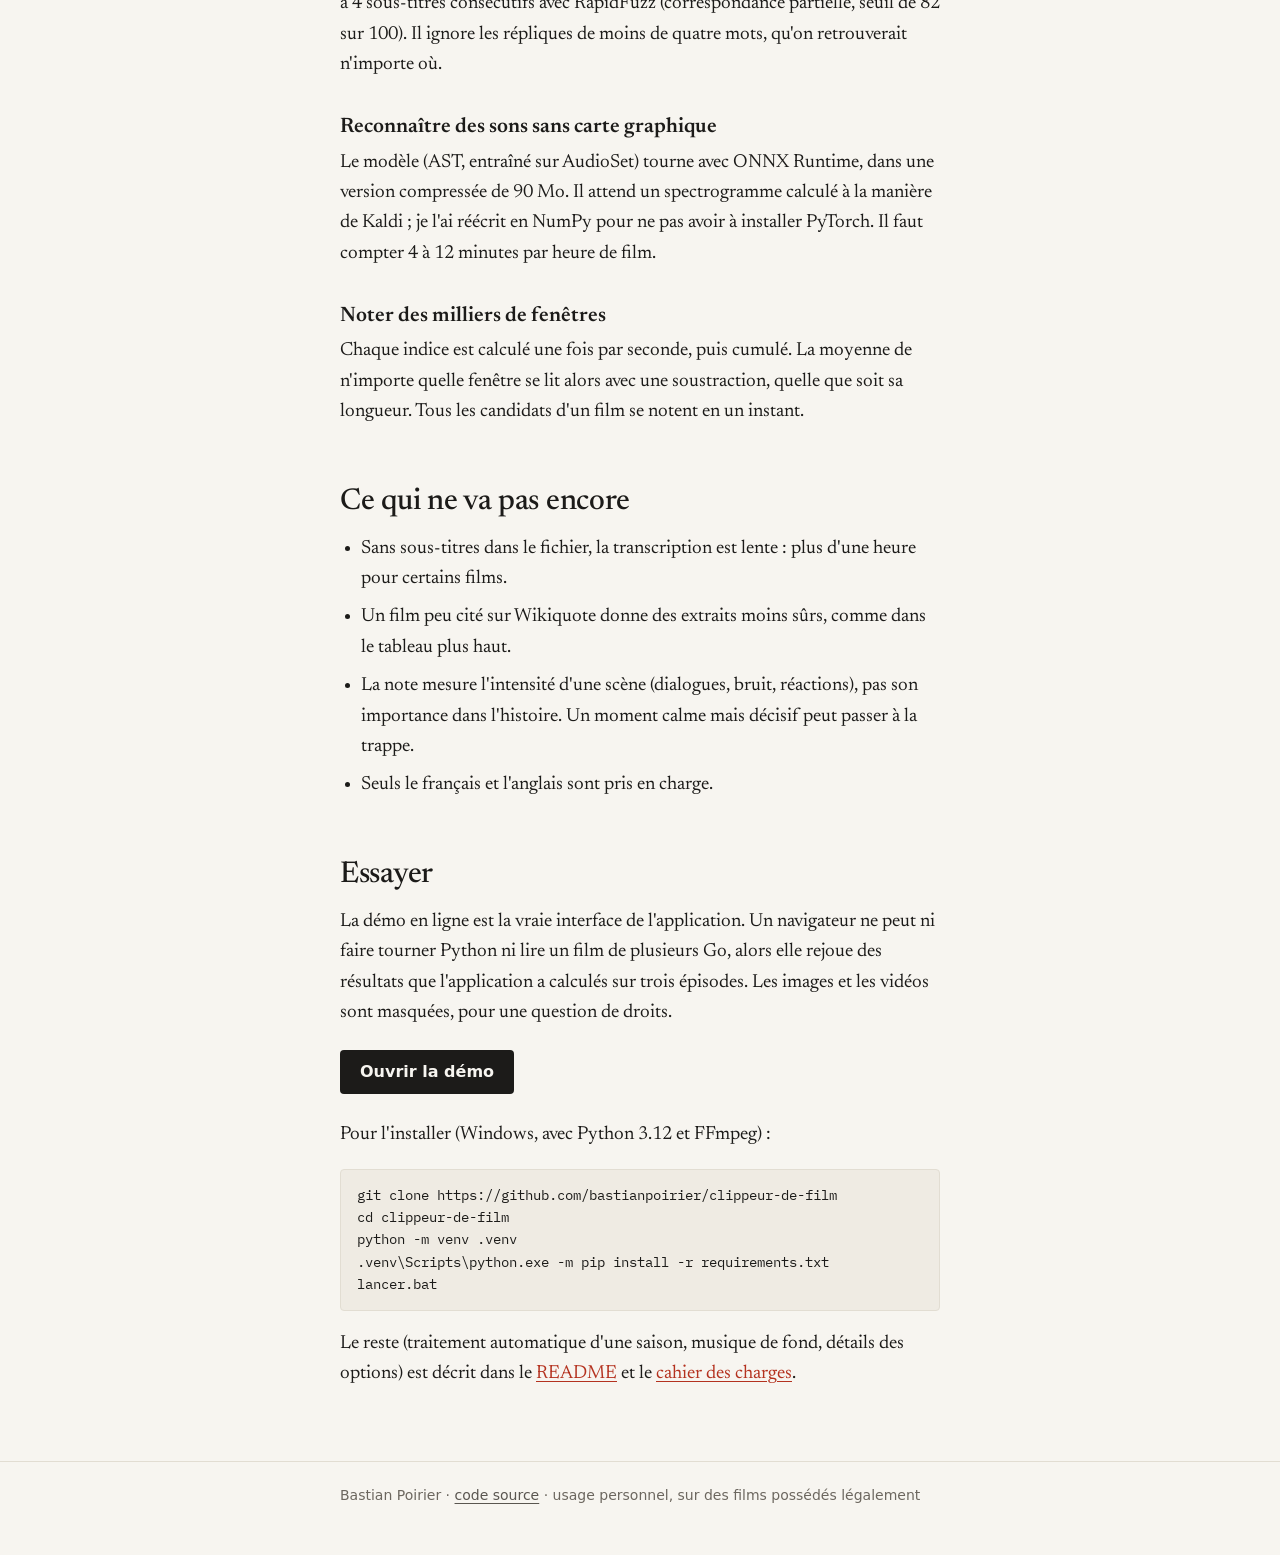
==== commit e729097a: "Présentation réécrite en article de projet, démo dans le même style - index.html : article (figure d" ====
--- a/index.html
+++ b/index.html
@@ -4,446 +4,360 @@
 <meta charset="utf-8">
 <meta name="viewport" content="width=device-width, initial-scale=1">
 <title>Clippeur de film</title>
-<meta name="description" content="Application locale et gratuite qui repère les meilleures scènes d'un film ou d'une série et les exporte en clips courts pour les réseaux sociaux.">
+<meta name="description" content="Un programme qui analyse un film ou un épisode de série et propose les passages à découper pour les réseaux sociaux. Python, FFmpeg, Whisper, Wikiquote.">
+<meta name="author" content="Bastian Poirier">
+<meta property="og:type" content="article">
 <meta property="og:title" content="Clippeur de film">
-<meta property="og:description" content="Les meilleures scènes d'un film, trouvées et découpées automatiquement. Python, FFmpeg, Whisper, Wikiquote.">
+<meta property="og:description" content="Un programme qui analyse un film et propose les passages à découper pour les réseaux sociaux. Sur un portable, sans service payant.">
+<meta property="og:image" content="https://bastianpoirier.github.io/clippeur-de-film/assets/apercu.png">
+<meta property="og:image:width" content="1200">
+<meta property="og:image:height" content="630">
+<meta name="twitter:card" content="summary_large_image">
+<link rel="icon" href="data:image/svg+xml,<svg xmlns='http://www.w3.org/2000/svg' viewBox='0 0 32 32'><rect width='32' height='32' rx='4' fill='%23b4321f'/><rect x='6' y='9' width='4' height='14' fill='%23f7f5f0'/><rect x='12' y='13' width='7' height='10' fill='%23f7f5f0'/><rect x='21' y='6' width='5' height='17' fill='%23f7f5f0'/></svg>">
 <link rel="preconnect" href="https://fonts.googleapis.com">
 <link rel="preconnect" href="https://fonts.gstatic.com" crossorigin>
-<link href="https://fonts.googleapis.com/css2?family=Fraunces:opsz,wght@9..144,600;9..144,700&family=Inter:wght@400;500;600&display=swap" rel="stylesheet">
-<link rel="icon" href="data:image/svg+xml,<svg xmlns='http://www.w3.org/2000/svg' viewBox='0 0 32 32'><rect width='32' height='32' rx='7' fill='%23c2410c'/><path d='M12 9l11 7-11 7z' fill='white'/></svg>">
+<link rel="stylesheet" href="https://fonts.googleapis.com/css2?family=Newsreader:ital,opsz,wght@0,6..72,400;0,6..72,500;0,6..72,600;1,6..72,400&family=IBM+Plex+Mono:wght@400;500&display=swap">
+<link rel="stylesheet" href="assets/tokens.css">
 <style>
-  :root {
-    --fond: #f6f5f2; --fond-2: #efede8; --carte: #ffffff; --texte: #1d1c1a; --discret: #63605a;
-    --bord: #e2dfd8; --accent: #c2410c; --accent-doux: #fbe7dc; --accent-texte: #ffffff;
-    --piste: #e9e6df; --ombre: 0 1px 2px rgba(0,0,0,.04), 0 8px 24px rgba(0,0,0,.06);
-    --c1: #c2410c; --c2: #d97706; --c3: #0f766e; --c4: #4f46e5; --c5: #be185d;
-  }
-  @media (prefers-color-scheme: dark) {
-    :root:not([data-theme="light"]) {
-      --fond: #141312; --fond-2: #1a1918; --carte: #1f1e1c; --texte: #ecebe8; --discret: #a3a099;
-      --bord: #33312d; --accent: #f97316; --accent-doux: #3a2216; --accent-texte: #1a0d04;
-      --piste: #2c2a27; --ombre: 0 1px 2px rgba(0,0,0,.3), 0 8px 24px rgba(0,0,0,.35);
-      --c1: #f97316; --c2: #fbbf24; --c3: #2dd4bf; --c4: #818cf8; --c5: #f472b6;
-    }
-  }
-  :root[data-theme="dark"] {
-    --fond: #141312; --fond-2: #1a1918; --carte: #1f1e1c; --texte: #ecebe8; --discret: #a3a099;
-    --bord: #33312d; --accent: #f97316; --accent-doux: #3a2216; --accent-texte: #1a0d04;
-    --piste: #2c2a27; --ombre: 0 1px 2px rgba(0,0,0,.3), 0 8px 24px rgba(0,0,0,.35);
-    --c1: #f97316; --c2: #fbbf24; --c3: #2dd4bf; --c4: #818cf8; --c5: #f472b6;
-  }
   * { box-sizing: border-box; }
-  html { scroll-behavior: smooth; }
+  html { -webkit-text-size-adjust: 100%; }
   body {
     margin: 0; background: var(--fond); color: var(--texte);
-    font: 16px/1.65 Inter, system-ui, -apple-system, "Segoe UI", sans-serif;
-    -webkit-font-smoothing: antialiased;
-  }
-  a { color: var(--accent); }
-  .page { max-width: 1040px; margin: 0 auto; padding: 0 16px; }
-  h1, h2, h3 { font-family: Fraunces, Georgia, serif; line-height: 1.15; letter-spacing: -.01em; }
-  h2 { font-size: clamp(26px, 4vw, 36px); margin: 0 0 12px; }
-  h3 { font-size: 19px; margin: 0 0 6px; }
-  .surtitre { font-size: 13px; font-weight: 600; letter-spacing: .08em; text-transform: uppercase; color: var(--accent); margin: 0 0 10px; }
-  .intro { color: var(--discret); max-width: 680px; margin: 0 0 32px; font-size: 17px; }
-  section { padding: 72px 0; border-top: 1px solid var(--bord); scroll-margin-top: 60px; }
-
-  /* En-tête */
-  header { position: sticky; top: 0; z-index: 5; background: color-mix(in srgb, var(--fond) 88%, transparent);
-    backdrop-filter: blur(10px); border-bottom: 1px solid var(--bord); }
-  header .page { display: flex; align-items: center; gap: 20px; height: 60px; }
-  .logo { display: flex; align-items: center; gap: 10px; font-weight: 600; color: var(--texte); text-decoration: none; }
-  .logo svg { flex: none; }
-  nav { margin-left: auto; display: flex; gap: 20px; font-size: 14px; }
-  nav a { color: var(--discret); text-decoration: none; }
-  nav a:hover { color: var(--texte); }
-  @media (max-width: 720px) { nav a:not(.bouton-nav) { display: none; } }
-  .bouton-nav { color: var(--accent) !important; font-weight: 600; }
-
-  /* Ouverture */
-  .ouverture { padding-top: 72px; padding-bottom: 56px; }
-  .ouverture h1 { font-size: clamp(36px, 6.4vw, 64px); margin: 0 0 20px; max-width: 860px; }
-  .ouverture h1 em { font-style: normal; color: var(--accent); }
-  .ouverture .chapeau { font-size: clamp(17px, 2.2vw, 20px); color: var(--discret); max-width: 680px; margin: 0 0 32px; }
-  .actions { display: flex; gap: 12px; flex-wrap: wrap; }
-  .bouton { display: inline-flex; align-items: center; gap: 8px; padding: 13px 22px; border-radius: 10px;
-    font-weight: 600; text-decoration: none; border: 1px solid var(--bord); color: var(--texte); background: var(--carte);
-    transition: transform .15s, box-shadow .15s; }
-  .bouton:hover { transform: translateY(-1px); box-shadow: var(--ombre); }
-  .bouton.principal { background: var(--accent); border-color: var(--accent); color: var(--accent-texte); }
-  .chiffres { display: grid; grid-template-columns: repeat(4, 1fr); gap: 1px; background: var(--bord);
-    border: 1px solid var(--bord); border-radius: 14px; overflow: hidden; margin-top: 48px; }
-  .chiffre { background: var(--carte); padding: 18px 20px; }
-  .chiffre strong { display: block; font-family: Fraunces, Georgia, serif; font-size: 30px; line-height: 1.1; }
-  .chiffre span { color: var(--discret); font-size: 14px; }
-  @media (max-width: 720px) { .chiffres { grid-template-columns: repeat(2, 1fr); } }
-
-  /* Frise du film : où tombent les extraits choisis */
-  .frise { margin-top: 40px; background: var(--carte); border: 1px solid var(--bord); border-radius: 14px; padding: 20px; box-shadow: var(--ombre); }
-  .frise-entete { display: flex; justify-content: space-between; gap: 12px; flex-wrap: wrap; font-size: 14px; margin-bottom: 14px; }
-  .frise-entete strong { font-weight: 600; }
-  .frise-entete span { color: var(--discret); }
-  .piste { position: relative; height: 56px; background: var(--piste); border-radius: 8px; overflow: hidden; }
-  .piste::before { content: ""; position: absolute; inset: 0;
-    background: repeating-linear-gradient(90deg, transparent 0 59px, color-mix(in srgb, var(--texte) 8%, transparent) 59px 60px); }
-  .clip { position: absolute; top: 6px; bottom: 6px; border-radius: 5px; background: var(--accent); cursor: default;
-    transition: transform .15s; }
-  .clip:hover { transform: scaleY(1.12); }
-  .graduations { display: flex; justify-content: space-between; color: var(--discret); font-size: 12px; margin-top: 6px; font-variant-numeric: tabular-nums; }
-  .legende-clip { margin-top: 12px; font-size: 14px; min-height: 48px; color: var(--discret); }
-  .legende-clip strong { color: var(--texte); }
-
-  /* Cartes */
-  .grille-3 { display: grid; grid-template-columns: repeat(3, 1fr); gap: 16px; }
-  @media (max-width: 820px) { .grille-3 { grid-template-columns: 1fr; } }
-  .carte { background: var(--carte); border: 1px solid var(--bord); border-radius: 14px; padding: 24px; }
-  .carte p { margin: 0; color: var(--discret); }
-  .pastille-num { display: inline-grid; place-items: center; width: 34px; height: 34px; border-radius: 9px;
-    background: var(--accent-doux); color: var(--accent); font-weight: 700; margin-bottom: 14px; }
-
-  /* Chaîne de traitement */
-  .chaine { list-style: none; margin: 0; padding: 0; display: grid; gap: 0; counter-reset: etape; }
-  .etape { display: grid; grid-template-columns: 56px 1fr; gap: 20px; position: relative; padding-bottom: 28px; }
-  .etape:last-child { padding-bottom: 0; }
-  .etape::before { counter-increment: etape; content: counter(etape); width: 44px; height: 44px; border-radius: 50%;
-    display: grid; place-items: center; font-weight: 700; color: var(--accent-texte); background: var(--accent);
-    position: relative; z-index: 1; margin-left: 6px; }
-  .etape::after { content: ""; position: absolute; left: 27px; top: 44px; bottom: 0; width: 2px; background: var(--bord); }
-  .etape:last-child::after { display: none; }
-  .etape-corps { background: var(--carte); border: 1px solid var(--bord); border-radius: 14px; padding: 18px 22px; }
-  .etape-corps p { margin: 0 0 10px; color: var(--discret); }
-  .puces { display: flex; flex-wrap: wrap; gap: 6px; }
-  .puce { font-size: 12.5px; padding: 3px 10px; border-radius: 99px; background: var(--fond-2); border: 1px solid var(--bord); color: var(--texte); }
-
-  /* Le score */
-  .score { display: grid; grid-template-columns: 1.1fr 1fr; gap: 32px; align-items: start; }
-  @media (max-width: 820px) { .score { grid-template-columns: 1fr; } }
-  .barre-score { display: flex; height: 48px; border-radius: 10px; overflow: hidden; margin: 8px 0 14px; }
-  .barre-score div { display: grid; place-items: center; color: #fff; font-size: 13px; font-weight: 600; min-width: 0; }
-  .legende { display: grid; gap: 8px; font-size: 14px; }
-  .legende div { display: flex; gap: 10px; align-items: baseline; }
-  .legende i { width: 12px; height: 12px; border-radius: 3px; flex: none; transform: translateY(1px); }
-  .legende b { font-variant-numeric: tabular-nums; min-width: 42px; }
-  .legende span { color: var(--discret); }
-  .regles { list-style: none; padding: 0; margin: 0; display: grid; gap: 10px; }
-  .regles li { background: var(--carte); border: 1px solid var(--bord); border-radius: 12px; padding: 14px 16px; font-size: 15px; }
-  .regles li strong { display: block; }
-  .regles li span { color: var(--discret); font-size: 14px; }
-
-  /* Exemples */
-  .exemples { display: grid; grid-template-columns: repeat(3, 1fr); gap: 16px; }
-  @media (max-width: 820px) { .exemples { grid-template-columns: 1fr; } }
-  .exemple { background: var(--carte); border: 1px solid var(--bord); border-radius: 14px; overflow: hidden; display: flex; flex-direction: column; }
-  .exemple-haut { padding: 16px 18px; background: linear-gradient(135deg, #2a1a12, #120c09); color: #fff; }
-  .exemple-haut .rang { font-family: Fraunces, Georgia, serif; font-size: 28px; font-weight: 700; }
-  .exemple-haut .temps { font-family: ui-monospace, monospace; color: #fdba74; font-size: 14px; }
-  .exemple-corps { padding: 16px 18px; display: grid; gap: 8px; }
-  .exemple-corps q { font-weight: 600; }
-  .exemple-corps p { margin: 0; font-size: 14px; color: var(--discret); }
-  .note-score { font-size: 13px; color: var(--discret); }
-
-  /* Démo */
-  .demo { background: var(--carte); border: 1px solid var(--bord); border-radius: 18px; padding: clamp(24px, 5vw, 44px);
-    display: grid; grid-template-columns: 1.2fr 1fr; gap: 32px; align-items: center; box-shadow: var(--ombre); }
-  @media (max-width: 820px) { .demo { grid-template-columns: 1fr; } }
-  .demo ul { margin: 0; padding-left: 20px; color: var(--discret); }
-  .demo li { margin-bottom: 6px; }
-  .demo .avertissement { font-size: 13px; color: var(--discret); margin: 16px 0 0; }
-
-  /* Choix techniques */
-  .choix { display: grid; grid-template-columns: repeat(2, 1fr); gap: 16px; }
-  @media (max-width: 720px) { .choix { grid-template-columns: 1fr; } }
-  .choix .carte h3 { font-size: 17px; }
-  .choix code { font-size: 13px; background: var(--fond-2); padding: 1px 6px; border-radius: 5px; border: 1px solid var(--bord); }
-
-  footer { border-top: 1px solid var(--bord); padding: 40px 0 56px; color: var(--discret); font-size: 14px; }
-  footer .page { display: flex; justify-content: space-between; gap: 16px; flex-wrap: wrap; }
+    font: 400 19px/1.6 var(--serif); font-optical-sizing: auto;
+  }
+  ::selection { background: var(--accent-fond); }
+  a { color: var(--lien); text-decoration-thickness: 1px; text-underline-offset: .18em; }
+  a:hover { text-decoration-thickness: 2px; }
+  :focus-visible { outline: 2px solid var(--accent); outline-offset: 2px; }
+
+  .colonne { max-width: 40rem; margin: 0 auto; padding: 0 20px; }
+  .large { max-width: 62rem; margin: 0 auto; padding: 0 20px; }
+
+  header.haut { border-bottom: 1px solid var(--filet); }
+  header.haut .large { display: flex; justify-content: space-between; align-items: baseline; gap: 16px; padding-top: 14px; padding-bottom: 14px;
+    font: 15px/1.4 var(--sans); }
+  header.haut a { color: var(--texte); text-decoration: none; }
+  header.haut a:hover { text-decoration: underline; }
+  header.haut nav { display: flex; gap: 20px; }
+
+  .titre { padding-top: 64px; }
+  h1 { font-size: clamp(42px, 7vw, 64px); font-weight: 500; line-height: 1.02; letter-spacing: -.02em; margin: 0 0 18px; }
+  .chapo { font-size: 23px; line-height: 1.45; color: var(--texte-second); margin: 0 0 22px; }
+  .signature { font: 14px/1.6 var(--sans); color: var(--texte-legende); margin: 0 0 8px; }
+  .liens { font: 15px/1.6 var(--sans); margin: 0; }
+  .liens a { margin-right: 18px; }
+
+  h2 { font-size: 30px; font-weight: 500; letter-spacing: -.01em; line-height: 1.2; margin: 56px 0 14px; }
+  h3 { font-size: 21px; font-weight: 600; line-height: 1.3; margin: 34px 0 6px; }
+  p { margin: 0 0 18px; }
+  ul.limites { padding-left: 1.1em; margin: 0 0 18px; }
+  ul.limites li { margin-bottom: 8px; }
+  code { font: .82em var(--mono); background: var(--code-fond); padding: .1em .3em; border-radius: 3px; }
+  pre { font: 14px/1.6 var(--mono); background: var(--code-fond); border: 1px solid var(--filet); border-radius: 4px; padding: 14px 16px; overflow-x: auto; margin: 0 0 18px; }
+  pre code { background: none; padding: 0; font-size: inherit; }
+  q { font-style: italic; quotes: "« " " »"; }
+
+  pre.formule { font: 15px/1.7 var(--mono); background: none; border: none; border-left: 3px solid var(--accent); border-radius: 0; padding: 2px 0 2px 16px; }
+
+  /* Figure 1 : les mesures du pilote */
+  figure.mesures { margin: 48px auto 8px; }
+  .pistes { position: relative; display: grid; grid-template-columns: 7.5rem 1fr; column-gap: 12px; row-gap: 3px; font: 12.5px/1 var(--sans); }
+  .pistes .nom { color: var(--texte-second); display: flex; align-items: center; justify-content: flex-end; text-align: right; }
+  .pistes .trace { height: 34px; position: relative; border-bottom: 1px solid var(--filet); }
+  .pistes .trace svg { position: absolute; inset: 0; width: 100%; height: 100%; }
+  .pistes .trace.numeros { height: 30px; border-bottom: none; }
+  .pistes .trace.extraits { height: 26px; border-bottom: none; }
+  .pistes .trace.citations { height: 22px; }
+  .citation { position: absolute; top: 4px; bottom: 4px; width: 2px; margin-left: -1px; background: var(--accent); }
+  .numero { position: absolute; transform: translateX(-50%); font: 500 12px/1 var(--mono); color: var(--texte-second);
+    background: none; border: none; padding: 2px 3px; cursor: pointer; }
+  .numero.haut { top: 0; }
+  .numero.bas { top: 15px; }
+  .extrait { position: absolute; top: 0; bottom: 0; min-width: 3px; padding: 0; border: none; cursor: pointer;
+    background: var(--texte-legende); opacity: .55; }
+  .extrait:hover, .extrait:focus-visible { opacity: .85; }
+  .extrait.choisi { background: var(--accent); opacity: 1; }
+  .numero.choisi { color: var(--accent); font-weight: 600; }
+  .regle { grid-column: 2; position: relative; height: 22px; color: var(--texte-legende); font: 12px var(--mono); white-space: nowrap; }
+  .regle span { position: absolute; top: 6px; transform: translateX(-50%); }
+  .regle span:first-child { transform: none; }
+
+  /* Tête de lecture : elle parcourt l'épisode et sélectionne l'extrait qu'elle traverse. */
+  .zone-lecture { position: absolute; inset: 0; grid-column: 2; pointer-events: none; }
+  .tete { position: absolute; top: 0; bottom: 0; width: 1.5px; margin-left: -.75px; background: var(--accent); }
+  .controles { display: flex; align-items: center; gap: 12px; margin: 14px 0 0; font: 13px var(--mono); color: var(--texte-legende); }
+  .controles button { font: 500 13px var(--sans); color: var(--texte); background: none; border: 1px solid var(--filet-fort);
+    border-radius: 3px; padding: 5px 10px; cursor: pointer; }
+  .controles button:hover { border-color: var(--texte); }
+  figcaption { font: 14.5px/1.55 var(--sans); color: var(--texte-second); margin-top: 18px; max-width: 40rem; }
+  figcaption b { color: var(--texte); font-weight: 600; }
+  .lecture-extrait { font: 14.5px/1.55 var(--sans); min-height: 3.2em; margin-top: 10px; color: var(--texte); }
+  .lecture-extrait .heure { font-family: var(--mono); font-size: 13px; color: var(--texte-legende); }
+  @media (max-width: 600px) {
+    .pistes { grid-template-columns: 5.2rem 1fr; font-size: 11.5px; }
+    .numero { font-size: 11px; padding: 2px 1px; }
+  }
+
+  /* Tableau des extraits */
+  .tableau { overflow-x: auto; margin: 0 0 18px; }
+  table { border-collapse: collapse; width: 100%; font: 15px/1.45 var(--sans); }
+  th, td { text-align: left; vertical-align: top; padding: 9px 10px 9px 0; border-bottom: 1px solid var(--tableau-filet); }
+  th { font-weight: 600; font-size: 13px; color: var(--texte-second); border-bottom-color: var(--filet-fort); }
+  th.nombre { text-align: right; }
+  td.nombre { text-align: right; font-family: var(--mono); font-size: 13.5px; white-space: nowrap; }
+  td.heure { font-family: var(--mono); font-size: 13.5px; white-space: nowrap; }
+  tr.choisi td { background: var(--accent-fond); }
+
+  .demo-lien { display: inline-block; font: 600 16px/1 var(--sans); color: var(--fond); background: var(--texte); text-decoration: none;
+    padding: 14px 20px; border-radius: 4px; margin: 4px 0 26px; }
+  .demo-lien:hover { background: var(--accent); }
+
+  footer { border-top: 1px solid var(--filet); margin-top: 72px; padding: 22px 0 48px; font: 14px/1.6 var(--sans); color: var(--texte-legende); }
+  footer a { color: var(--texte-second); }
+
+  @media (max-width: 600px) {
+    body { font-size: 18px; }
+    .chapo { font-size: 20px; }
+    .titre { padding-top: 40px; }
+  }
 </style>
 </head>
 <body>
 
-<header>
-  <div class="page">
-    <a class="logo" href="#">
-      <svg width="28" height="28" viewBox="0 0 32 32" aria-hidden="true"><rect width="32" height="32" rx="7" fill="var(--accent)"/><path d="M12 9l11 7-11 7z" fill="#fff"/></svg>
-      Clippeur de film
-    </a>
-    <nav>
-      <a href="#pourquoi">Pourquoi</a>
-      <a href="#comment">Comment</a>
-      <a href="#resultats">Résultats</a>
-      <a href="https://github.com/bastianpoirier/clippeur-de-film">Code</a>
-      <a class="bouton-nav" href="demo/">Essayer la démo →</a>
-    </nav>
+<header class="haut">
+  <div class="large">
+    <a href="./">Clippeur de film</a>
+    <nav><a href="demo/">Démo</a><a href="https://github.com/bastianpoirier/clippeur-de-film">Code</a></nav>
   </div>
 </header>
 
 <main>
-  <div class="page ouverture">
-    <p class="surtitre">Projet personnel · Python</p>
-    <h1>Les meilleures scènes d'un film, <em>trouvées et découpées</em> automatiquement.</h1>
-    <p class="chapeau">
-      Clippeur de film analyse un film ou un épisode de série, retrouve ses répliques cultes,
-      écoute sa bande son et repère ses changements de plan, puis exporte les meilleurs moments
-      en clips de 1 à 2 minutes, prêts pour TikTok, Instagram ou YouTube.
-    </p>
-    <div class="actions">
-      <a class="bouton principal" href="demo/">▶ Essayer la démo</a>
-      <a class="bouton" href="https://github.com/bastianpoirier/clippeur-de-film">Voir le code sur GitHub</a>
+  <div class="colonne titre">
+    <h1>Clippeur de film</h1>
+    <p class="chapo">Un programme qui analyse un film ou un épisode de série et propose les passages à découper pour les réseaux sociaux. Il tourne sur un portable sans carte graphique, et n'utilise aucun service payant.</p>
+    <p class="signature">Bastian Poirier · projet personnel · Python, FFmpeg</p>
+    <p class="liens"><a href="demo/">Essayer la démo</a><a href="https://github.com/bastianpoirier/clippeur-de-film">Le code sur GitHub</a></p>
+  </div>
+
+  <figure class="mesures large" aria-labelledby="legende-fig1">
+    <div class="pistes" id="pistes"></div>
+    <div class="controles"><button type="button" id="lecture">Pause</button><span id="horloge">0:00</span></div>
+    <div class="lecture-extrait colonne" style="padding:0; margin-left:0" id="lecture-extrait" aria-live="polite"></div>
+    <figcaption id="legende-fig1"><b>Fig. 1.</b> Ce que le programme mesure sur le pilote de <i>Breaking Bad</i> (58 min). Chaque ligne est une mesure prise seconde par seconde ; les traits rouges marquent les répliques de Wikiquote retrouvées dans les sous-titres. En haut, les dix extraits retenus, numérotés du mieux noté au moins bien noté. Survolez ou touchez un numéro pour voir l'extrait.</figcaption>
+  </figure>
+
+  <article class="colonne">
+    <h2>D'où vient le projet</h2>
+    <p>Je voulais publier des extraits de films et de séries sur TikTok et Instagram. Publier prend deux minutes. Trouver les bons passages, couper au bon endroit et recadrer en vertical prend beaucoup plus longtemps, et il faut recommencer à chaque épisode.</p>
+    <p>J'ai donc écrit un programme qui fait ce premier tri. On lui donne un fichier vidéo, il rend une dizaine d'extraits de 1 à 2 minutes, chacun avec la raison pour laquelle il a été choisi. Je me suis fixé deux règles : ne payer aucun service, donc pas d'API d'IA, et tout faire tourner sur mon ordinateur portable.</p>
+
+    <h2>Ce que fait le programme</h2>
+    <p>Il commence par identifier l'œuvre à partir du nom du fichier (titre, saison, épisode) et récupère sa fiche sur Wikipédia et Wikidata.</p>
+    <p>Il lui faut ensuite les dialogues avec leurs horaires. Si le fichier contient des sous-titres, il les lit, et c'est presque instantané. Sinon il les transcrit avec Whisper, sur le processeur : compter de 30 minutes à plus d'une heure pour un film de 2 h.</p>
+    <p>Puis il cherche les répliques célèbres de l'œuvre sur Wikiquote et essaie de les retrouver dans ces dialogues. C'est ce qui pèse le plus dans le choix final. Une scène que les gens citent encore a de bonnes chances de fonctionner en extrait.</p>
+    <p>À côté, il mesure le film seconde par seconde. FFmpeg donne le volume sonore et les changements de plan. Un petit modèle de classification audio, exécuté en local, repère les rires, les cris, les explosions et la musique.</p>
+    <p>Il note enfin toutes les fenêtres possibles de 60 à 120 secondes et garde les meilleures, sans qu'elles se chevauchent. Chaque extrait commence et finit sur une réplique entière, puis ses bornes sont calées sur le changement de plan le plus proche. L'export se fait en MP4, au format d'origine ou en vertical 9:16.</p>
+
+    <h3>La note</h3>
+    <p>Il n'y a pas de modèle caché derrière : la note d'un passage est une moyenne pondérée.</p>
+<pre class="formule">note  = 0,6 × citations + 0,4 × local
+
+local = 0,35 × dialogues
+      + 0,25 × volume
+      + 0,25 × sons
+      + 0,15 × exclamations</pre>
+    <p>Chaque terme vaut entre 0 et 1 sur la fenêtre. Quand aucune citation n'est retrouvée, seul le terme local compte.</p>
+
+    <h2>Sur le pilote de Breaking Bad</h2>
+    <p>Six répliques de la page Wikiquote de la saison 1 ont été retrouvées dans les sous-titres de l'épisode. Les cinq extraits les mieux notés en contiennent toutes :</p>
+    <div class="tableau">
+      <table id="tableau">
+        <thead><tr><th class="nombre">N°</th><th>Début</th><th class="nombre">Durée</th><th class="nombre">Note</th><th>Pourquoi il a été retenu</th></tr></thead>
+        <tbody>
+          <tr data-debut="2482"><td class="nombre">1</td><td class="heure">41:22</td><td class="nombre">114 s</td><td class="nombre">72</td><td>Deux citations dans la même scène, son fort</td></tr>
+          <tr data-debut="1961"><td class="nombre">2</td><td class="heure">32:41</td><td class="nombre">73 s</td><td class="nombre">63</td><td><q>Did you learn nothing from my chemistry class?</q>, dialogues serrés, coups de feu</td></tr>
+          <tr data-debut="2148"><td class="nombre">3</td><td class="heure">35:48</td><td class="nombre">68 s</td><td class="nombre">60</td><td>Une citation, dialogues serrés</td></tr>
+          <tr data-debut="1680"><td class="nombre">4</td><td class="heure">28:00</td><td class="nombre">72 s</td><td class="nombre">58</td><td><q>Why are you here?</q>, sept répliques exclamatives ou interrogatives</td></tr>
+          <tr data-debut="125"><td class="nombre">5</td><td class="heure">2:05</td><td class="nombre">62 s</td><td class="nombre">57</td><td>La confession filmée de Walter au début de l'épisode</td></tr>
+        </tbody>
+      </table>
     </div>
-
-    <div class="frise" aria-label="Extraits choisis dans l'épisode pilote de Breaking Bad">
-      <div class="frise-entete">
-        <strong>Breaking Bad, épisode pilote : les 10 extraits choisis</strong>
-        <span>58 min · survolez un extrait</span>
-      </div>
-      <div class="piste" id="piste"></div>
-      <div class="graduations"><span>0:00</span><span>15:00</span><span>30:00</span><span>45:00</span><span>58:06</span></div>
-      <div class="legende-clip" id="legende-clip">Chaque bloc est un extrait proposé par l'application ; plus sa couleur est vive, meilleure est sa note.</div>
-    </div>
-
-    <div class="chiffres">
-      <div class="chiffre"><strong>0 €</strong><span>aucun service payant</span></div>
-      <div class="chiffre"><strong>100 %</strong><span>local, sans carte graphique</span></div>
-      <div class="chiffre"><strong>41</strong><span>tests automatisés</span></div>
-      <div class="chiffre"><strong>≈ 3 700</strong><span>lignes de Python et JavaScript</span></div>
-    </div>
-  </div>
-
-  <section id="pourquoi">
-    <div class="page">
-      <p class="surtitre">Pourquoi</p>
-      <h2>Des heures de montage, ramenées à quelques clics</h2>
-      <p class="intro">
-        Les extraits de films et de séries sont partout sur les réseaux sociaux. Les préparer à la main,
-        c'est regarder l'œuvre en entier, noter les répliques connues, couper au bon moment sans trancher
-        une phrase, puis recadrer en vertical. J'ai voulu automatiser toute cette chaîne.
-      </p>
-      <div class="grille-3">
-        <div class="carte">
-          <div class="pastille-num">1</div>
-          <h3>Le problème</h3>
-          <p>Repérer les scènes fortes d'un film de 2 h et les découper proprement prend des heures, et il faut recommencer pour chaque épisode d'une série.</p>
-        </div>
-        <div class="carte">
-          <div class="pastille-num">2</div>
-          <h3>L'objectif</h3>
-          <p>On donne un fichier vidéo, on récupère des clips de 60 à 120 s, avec pour chacun la raison de son choix. Une saison entière peut tourner pendant la nuit.</p>
-        </div>
-        <div class="carte">
-          <div class="pastille-num">3</div>
-          <h3>Les contraintes</h3>
-          <p>Entièrement gratuit, sans IA payante. Tourne sur un PC portable sans carte graphique. La vidéo ne quitte jamais l'ordinateur.</p>
-        </div>
-      </div>
-    </div>
-  </section>
-
-  <section id="comment">
-    <div class="page">
-      <p class="surtitre">Comment</p>
-      <h2>Six étapes, du fichier vidéo aux clips</h2>
-      <p class="intro">Chaque étape est un module Python. Les résultats intermédiaires sont gardés en cache : une relance reprend là où elle s'était arrêtée.</p>
-      <ol class="chaine">
-        <li class="etape"><div class="etape-corps">
-          <h3>Identifier l'œuvre</h3>
-          <p>Le titre, l'année, la saison et l'épisode sont déduits du nom du fichier, puis la fiche (résumé, réalisation, acteurs) est récupérée sur Wikipédia et Wikidata, sans clé ni compte. L'utilisateur peut corriger.</p>
-          <div class="puces"><span class="puce">guessit</span><span class="puce">API Wikipédia</span><span class="puce">Wikidata</span><span class="puce">TMDb en option</span></div>
-        </div></li>
-        <li class="etape"><div class="etape-corps">
-          <h3>Transcrire les dialogues</h3>
-          <p>Les sous-titres sont utilisés s'ils existent (fichier à côté ou piste intégrée). Sinon, la reconnaissance vocale Whisper tourne en local sur le processeur. La langue est détectée d'après la piste audio.</p>
-          <div class="puces"><span class="puce">FFmpeg</span><span class="puce">faster-whisper (int8, CPU)</span><span class="puce">SRT</span></div>
-        </div></li>
-        <li class="etape"><div class="etape-corps">
-          <h3>Chercher les répliques cultes</h3>
-          <p>Les citations célèbres de l'œuvre sont récupérées sur Wikiquote, puis retrouvées dans la transcription malgré les petites différences de formulation entre la citation et les sous-titres.</p>
-          <div class="puces"><span class="puce">API Wikiquote</span><span class="puce">RapidFuzz (correspondance approchée)</span></div>
-        </div></li>
-        <li class="etape"><div class="etape-corps">
-          <h3>Analyser l'image et le son</h3>
-          <p>FFmpeg repère les changements de plan et mesure le volume seconde par seconde. Un réseau de neurones (AST, entraîné sur AudioSet) reconnaît les rires, cris, explosions et la musique, en local.</p>
-          <div class="puces"><span class="puce">détection de scène FFmpeg</span><span class="puce">AST · ONNX Runtime</span><span class="puce">NumPy</span></div>
-        </div></li>
-        <li class="etape"><div class="etape-corps">
-          <h3>Noter et choisir les moments</h3>
-          <p>Chaque fenêtre de 1 à 2 minutes reçoit une note (détail ci-dessous). Les meilleures sont gardées sans chevauchement, et leurs bornes sont calées sur des changements de plan.</p>
-          <div class="puces"><span class="puce">sommes cumulées</span><span class="puce">sélection gloutonne</span><span class="puce">tests pytest</span></div>
-        </div></li>
-        <li class="etape"><div class="etape-corps">
-          <h3>Monter et exporter</h3>
-          <p>Les clips sont exportés en MP4, au format d'origine ou en vertical 9:16 (recadré, ou sur fond flou), avec le son remis au niveau des réseaux sociaux et une musique de fond en option.</p>
-          <div class="puces"><span class="puce">H.264 + AAC</span><span class="puce">loudnorm −14 LUFS</span><span class="puce">1080×1920</span></div>
-        </div></li>
-      </ol>
-    </div>
-  </section>
-
-  <section>
-    <div class="page">
-      <p class="surtitre">Le choix des moments</p>
-      <h2>Une note explicable pour chaque extrait</h2>
-      <p class="intro">Pas de boîte noire : chaque extrait proposé affiche la raison de son choix (« citation culte trouvée sur Wikiquote », « rires », « dialogues denses »…).</p>
-      <div class="score">
-        <div>
-          <h3>Composition de la note</h3>
-          <p class="note-score">Quand des répliques cultes sont retrouvées dans le film :</p>
-          <div class="barre-score" role="img" aria-label="60 % popularité en ligne, 40 % indices locaux">
-            <div style="flex:60; background: var(--c1)">Popularité · 60 %</div>
-            <div style="flex:40; background: var(--c3)">Indices locaux · 40 %</div>
-          </div>
-          <p class="note-score">Détail des indices locaux, mesurés seconde par seconde :</p>
-          <div class="barre-score" role="img" aria-label="Parole 35 %, volume 25 %, sons 25 %, émotion 15 %">
-            <div style="flex:35; background: var(--c3)">Parole</div>
-            <div style="flex:25; background: var(--c2)">Volume</div>
-            <div style="flex:25; background: var(--c4)">Sons</div>
-            <div style="flex:15; background: var(--c5)">Émotion</div>
-          </div>
-          <div class="legende">
-            <div><i style="background: var(--c3)"></i><b>35 %</b><span>densité des dialogues</span></div>
-            <div><i style="background: var(--c2)"></i><b>25 %</b><span>volume sonore, comparé au volume habituel du film</span></div>
-            <div><i style="background: var(--c4)"></i><b>25 %</b><span>rires, cris, explosions et musique reconnus</span></div>
-            <div><i style="background: var(--c5)"></i><b>15 %</b><span>répliques exclamatives ou interrogatives</span></div>
-          </div>
-        </div>
-        <ul class="regles">
-          <li><strong>Entre 60 et 120 secondes</strong><span>la durée qui marche sur les formats courts.</span></li>
-          <li><strong>Jamais au milieu d'une phrase</strong><span>chaque extrait commence au début d'une réplique et finit à la fin d'une autre.</span></li>
-          <li><strong>Coupé sur un changement de plan</strong><span>les bornes sont ajustées sur la transition la plus proche.</span></li>
-          <li><strong>Aucun chevauchement</strong><span>deux extraits ne montrent jamais la même scène.</span></li>
-        </ul>
-      </div>
-    </div>
-  </section>
-
-  <section id="resultats">
-    <div class="page">
-      <p class="surtitre">Résultats réels</p>
-      <h2>Ce que l'application a trouvé dans le pilote de Breaking Bad</h2>
-      <p class="intro">6 citations de la page Wikiquote de la saison 1 ont été retrouvées dans les sous-titres de l'épisode. Voici les trois extraits les mieux notés, tels que l'application les présente.</p>
-      <div class="exemples">
-        <article class="exemple">
-          <div class="exemple-haut"><div class="rang">#1</div><div class="temps">41:22 → 43:17 · 114 s · note 72</div></div>
-          <div class="exemple-corps">
-            <q>Wow, this is a really great look for you.</q>
-            <p>Deux citations cultes (Wikiquote) dans la même scène, passages sonores intenses.</p>
-          </div>
-        </article>
-        <article class="exemple">
-          <div class="exemple-haut"><div class="rang">#2</div><div class="temps">32:41 → 33:54 · 73 s · note 63</div></div>
-          <div class="exemple-corps">
-            <q>Did you learn nothing from my chemistry class?</q>
-            <p>Citation culte, dialogues denses, 4 répliques exclamatives ou interrogatives, coups de feu.</p>
-          </div>
-        </article>
-        <article class="exemple">
-          <div class="exemple-haut"><div class="rang">#3</div><div class="temps">35:48 → 36:56 · 68 s · note 60</div></div>
-          <div class="exemple-corps">
-            <q>Dude, this isn't even seven grand, alright?</q>
-            <p>Citation culte, dialogues denses, 3 répliques exclamatives ou interrogatives.</p>
-          </div>
-        </article>
-      </div>
-    </div>
-  </section>
-
-  <section id="demo">
-    <div class="page">
-      <div class="demo">
-        <div>
-          <p class="surtitre">Démo</p>
-          <h2>Essayez l'interface vous-même</h2>
-          <p class="intro" style="margin-bottom:16px">
-            L'application tourne normalement sur le PC, avec une page web locale. La démo en ligne reprend
-            exactement cette page, alimentée par des résultats calculés à l'avance sur trois épisodes.
-          </p>
-          <ul>
-            <li>choisir un épisode et suivre l'analyse étape par étape ;</li>
-            <li>cocher ou décocher les citations cultes ;</li>
-            <li>ajuster le début et la fin des extraits, passer en vertical 9:16, exporter ;</li>
-            <li>lancer le traitement automatique d'une saison entière ;</li>
-            <li>voir les séries les plus consultées sur Wikipédia.</li>
-          </ul>
-          <p class="avertissement">Images et vidéos des épisodes masquées dans la démo, pour respecter les droits d'auteur.</p>
-        </div>
-        <div style="display:grid; gap:12px; justify-items:start">
-          <a class="bouton principal" href="demo/">▶ Ouvrir la démo</a>
-          <a class="bouton" href="https://github.com/bastianpoirier/clippeur-de-film#installation">Installer l'application</a>
-        </div>
-      </div>
-    </div>
-  </section>
-
-  <section>
-    <div class="page">
-      <p class="surtitre">Choix techniques</p>
-      <h2>Ce qui m'a demandé le plus de réflexion</h2>
-      <div class="choix">
-        <div class="carte">
-          <h3>Tout faire tourner sur un portable</h3>
-          <p>Whisper en <code>int8</code> sur le processeur, et un modèle de sons AST compressé (90 Mo) exécuté avec ONNX Runtime. J'ai réécrit en NumPy le calcul du spectrogramme attendu par le modèle, pour éviter d'installer PyTorch.</p>
-        </div>
-        <div class="carte">
-          <h3>Retrouver une citation dans des sous-titres</h3>
-          <p>Une citation de Wikiquote et le sous-titre correspondant ne sont presque jamais identiques. La correspondance approchée (RapidFuzz) compare la citation à des groupes de 1 à 4 sous-titres consécutifs, avec un seuil de ressemblance de 82 %, et ignore les répliques trop courtes qui se retrouveraient partout.</p>
-        </div>
-        <div class="carte">
-          <h3>Chercher vite le meilleur moment</h3>
-          <p>Les indices sont calculés seconde par seconde puis cumulés : la note moyenne de n'importe quelle fenêtre s'obtient en temps constant. Tous les candidats d'un film de 2 h sont notés en un instant.</p>
-        </div>
-        <div class="carte">
-          <h3>Ne jamais refaire un calcul long</h3>
-          <p>Chaque résultat (transcription, plans, sons, recherche) est mis en cache en JSON, avec une clé tirée du nom, de la taille et de la date du fichier. Une file d'attente traite les épisodes en arrière-plan, l'un après l'autre.</p>
-        </div>
-      </div>
-    </div>
-  </section>
+    <p>Les cinq suivants n'ont aucune citation et plafonnent entre 12 et 18 sur 100. Sans Wikiquote, le programme a beaucoup moins d'avis, et ça se voit.</p>
+
+    <h2>Trois points moins simples qu'ils n'en ont l'air</h2>
+    <h3>Retrouver une citation dans des sous-titres</h3>
+    <p>Wikiquote donne <q>Wow, this is a really great look for you.</q> Les sous-titres de l'épisode disent <q>Wow, this is... This is a good look for you.</q> Une comparaison exacte échoue. Le programme compare donc chaque citation à des groupes de 1 à 4 sous-titres consécutifs avec RapidFuzz (correspondance partielle, seuil de 82 sur 100). Il ignore les répliques de moins de quatre mots, qu'on retrouverait n'importe où.</p>
+    <h3>Reconnaître des sons sans carte graphique</h3>
+    <p>Le modèle (AST, entraîné sur AudioSet) tourne avec ONNX Runtime, dans une version compressée de 90 Mo. Il attend un spectrogramme calculé à la manière de Kaldi ; je l'ai réécrit en NumPy pour ne pas avoir à installer PyTorch. Il faut compter 4 à 12 minutes par heure de film.</p>
+    <h3>Noter des milliers de fenêtres</h3>
+    <p>Chaque indice est calculé une fois par seconde, puis cumulé. La moyenne de n'importe quelle fenêtre se lit alors avec une soustraction, quelle que soit sa longueur. Tous les candidats d'un film se notent en un instant.</p>
+
+    <h2>Ce qui ne va pas encore</h2>
+    <ul class="limites">
+      <li>Sans sous-titres dans le fichier, la transcription est lente : plus d'une heure pour certains films.</li>
+      <li>Un film peu cité sur Wikiquote donne des extraits moins sûrs, comme dans le tableau plus haut.</li>
+      <li>La note mesure l'intensité d'une scène (dialogues, bruit, réactions), pas son importance dans l'histoire. Un moment calme mais décisif peut passer à la trappe.</li>
+      <li>Seuls le français et l'anglais sont pris en charge.</li>
+    </ul>
+
+    <h2>Essayer</h2>
+    <p>La démo en ligne est la vraie interface de l'application. Un navigateur ne peut ni faire tourner Python ni lire un film de plusieurs Go, alors elle rejoue des résultats que l'application a calculés sur trois épisodes. Les images et les vidéos sont masquées, pour une question de droits.</p>
+    <a class="demo-lien" href="demo/">Ouvrir la démo</a>
+    <p>Pour l'installer (Windows, avec Python 3.12 et FFmpeg) :</p>
+<pre><code>git clone https://github.com/bastianpoirier/clippeur-de-film
+cd clippeur-de-film
+python -m venv .venv
+.venv\Scripts\python.exe -m pip install -r requirements.txt
+lancer.bat</code></pre>
+    <p>Le reste (traitement automatique d'une saison, musique de fond, détails des options) est décrit dans le <a href="https://github.com/bastianpoirier/clippeur-de-film#readme">README</a> et le <a href="https://github.com/bastianpoirier/clippeur-de-film/blob/main/CAHIER_DES_CHARGES.md">cahier des charges</a>.</p>
+  </article>
 </main>
 
 <footer>
-  <div class="page">
-    <span>Bastian Poirier · projet personnel</span>
-    <span>
-      <a href="https://github.com/bastianpoirier/clippeur-de-film">Code source</a> ·
-      <a href="https://github.com/bastianpoirier/clippeur-de-film/blob/main/CAHIER_DES_CHARGES.md">Cahier des charges</a> ·
-      Pour un usage personnel, sur des films possédés légalement.
-    </span>
-  </div>
+  <div class="colonne">Bastian Poirier · <a href="https://github.com/bastianpoirier/clippeur-de-film">code source</a> · usage personnel, sur des films possédés légalement</div>
 </footer>
 
+<script src="assets/frise.js"></script>
 <script>
-  // Les 10 extraits réellement proposés pour l'épisode pilote (début, fin en secondes, note, réplique).
-  const DUREE = 3486;
-  const EXTRAITS = [
-    [125, 187, 56.8, "My name is Walter Hartwell White…"], [1680, 1752, 57.5, "Why are you here?"],
-    [1961, 2034, 63.0, "Did you learn nothing from my chemistry class?"],
-    [2148, 2216, 60.0, "Dude, this isn't even seven grand, alright?"],
-    [2482, 2597, 71.6, "Wow, this is a really great look for you."],
-    [671, 734, 18.4, "Shit, I seen one of those bounce off a windshield…"], [2643, 2714, 15.5, "Yeah. Booya! See, what'd I say?"],
-    [2310, 2371, 14.7, "You'd better go. Take it. Take your shot."], [744, 808, 12.6, "Hank, how much money is that?"],
-    [1345, 1411, 12.3, "Kind of, uh, I don't know what do you call that?"],
-  ];
-  const piste = document.getElementById("piste"), legende = document.getElementById("legende-clip");
-  const minutes = s => `${Math.floor(s / 60)}:${String(Math.round(s % 60)).padStart(2, "0")}`;
-  const notes = EXTRAITS.map(e => e[2]), min = Math.min(...notes), max = Math.max(...notes);
-  for (const [debut, fin, note, replique] of EXTRAITS) {
-    const bloc = document.createElement("div");
-    bloc.className = "clip";
-    bloc.style.left = `${debut / DUREE * 100}%`;
-    bloc.style.width = `${Math.max((fin - debut) / DUREE * 100, .8)}%`;
-    bloc.style.opacity = .45 + .55 * (note - min) / (max - min || 1);
-    bloc.tabIndex = 0;
-    const montrer = () => {
-      legende.innerHTML = "";
-      const titre = document.createElement("strong");
-      titre.textContent = `« ${replique} »`;
-      legende.append(titre, document.createElement("br"),
-        `${minutes(debut)} → ${minutes(fin)} · ${Math.round(fin - debut)} s · note ${Math.round(note)}`);
-    };
-    bloc.addEventListener("mouseenter", montrer);
-    bloc.addEventListener("focus", montrer);
-    piste.append(bloc);
-  }
+  // Figure 1, dessinée à partir des mesures réelles de l'application (assets/frise.js).
+  const F = window.FRISE;
+  const pistes = document.getElementById("pistes");
+  const lecture = document.getElementById("lecture-extrait");
+  const heure = s => `${Math.floor(s / 60)}:${String(Math.floor(s % 60)).padStart(2, "0")}`;
+  const pc = s => `${(s / F.duree * 100).toFixed(3)}%`;
+
+  function ligne(nom, classe) {
+    const etiquette = document.createElement("div");
+    etiquette.className = "nom";
+    etiquette.textContent = nom;
+    const trace = document.createElement("div");
+    trace.className = "trace " + (classe || "");
+    pistes.append(etiquette, trace);
+    return trace;
+  }
+
+  // Une courbe en escalier par mesure, de 0 (en bas) à 1 (en haut).
+  function courbe(trace, valeurs, couleur) {
+    const n = valeurs.length;
+    let d = "M0 100";
+    valeurs.forEach((v, i) => { const y = 100 - Math.min(v, 1) * 92; d += ` L${i} ${y} L${i + 1} ${y}`; });
+    d += ` L${n} 100 Z`;
+    trace.innerHTML = `<svg viewBox="0 0 ${n} 100" preserveAspectRatio="none" aria-hidden="true"><path d="${d}" fill="${couleur}"/></svg>`;
+  }
+
+  // Les extraits : un bloc par extrait, son numéro au-dessus. Les numéros alternent sur deux rangs,
+  // sinon ceux de deux extraits proches se chevauchent quand la figure est étroite.
+  const classement = [...F.extraits].sort((a, b) => b.score - a.score);
+  const zoneNumeros = ligne("", "numeros");
+  const zoneExtraits = ligne("Extraits retenus", "extraits");
+  const elements = [];
+
+  function choisir(e) {
+    const rang = classement.indexOf(e) + 1;
+    document.querySelectorAll(".choisi").forEach(x => x.classList.remove("choisi"));
+    for (const x of elements.find(x => x.e === e).noeuds) x.classList.add("choisi");
+    document.querySelector(`#tableau tr[data-debut="${e.debut}"]`)?.classList.add("choisi");
+    lecture.innerHTML = "";
+    const h = document.createElement("span");
+    h.className = "heure";
+    h.textContent = `n° ${rang} · ${heure(e.debut)} → ${heure(e.fin)} · note ${Math.round(e.score)}`;
+    const titre = e.titre.length > 80 ? e.titre.slice(0, 80).replace(/\s\S*$/, "") + "…" : e.titre;
+    lecture.append(h, document.createElement("br"), `« ${titre} »`);
+  }
+
+  [...F.extraits].sort((a, b) => a.debut - b.debut).forEach((e, i) => {
+    const rang = classement.indexOf(e) + 1;
+    const etiquette = `Extrait n° ${rang}, de ${heure(e.debut)} à ${heure(e.fin)}`;
+
+    const numero = document.createElement("button");
+    numero.type = "button";
+    numero.className = "numero " + (i % 2 ? "bas" : "haut");
+    numero.style.left = pc((e.debut + e.fin) / 2);
+    numero.textContent = rang;
+    numero.setAttribute("aria-label", etiquette);
+
+    const bloc = document.createElement("button");
+    bloc.type = "button";
+    bloc.className = "extrait";
+    bloc.style.left = pc(e.debut);
+    bloc.style.width = pc(e.fin - e.debut);
+    bloc.tabIndex = -1;  // le numéro suffit pour le clavier
+    bloc.setAttribute("aria-label", etiquette);
+
+    for (const x of [numero, bloc]) {
+      x.addEventListener("mouseenter", () => { survol = e; choisir(e); });
+      x.addEventListener("mouseleave", () => { survol = null; });
+      x.addEventListener("focus", () => choisir(e));
+      x.addEventListener("click", () => { allerA(e.debut); choisir(e); });
+    }
+    zoneNumeros.append(numero);
+    zoneExtraits.append(bloc);
+    elements.push({ e, noeuds: [numero, bloc] });
+  });
+
+  const zoneCitations = ligne("Citations", "citations");
+  for (const [debut] of F.citations) {
+    const trait = document.createElement("span");
+    trait.className = "citation";
+    trait.style.left = pc(debut);
+    zoneCitations.append(trait);
+  }
+
+  const sons = F.pistes.rires.map((_, i) => Math.max(F.pistes.rires[i], F.pistes.cris[i], F.pistes.explosions[i]));
+  courbe(ligne("Dialogues"), F.pistes.parole, "var(--piste-dialogues)");
+  // Le volume varie peu en absolu : on l'étale entre le passage le plus calme et le plus fort de l'épisode.
+  const [vMin, vMax] = [Math.min(...F.pistes.volume), Math.max(...F.pistes.volume)];
+  courbe(ligne("Volume"), F.pistes.volume.map(v => (v - vMin) / (vMax - vMin || 1)), "var(--piste-volume)");
+  courbe(ligne("Rires, cris, coups"), sons.map(v => v * 2), "var(--piste-sons)");
+  courbe(ligne("Musique"), F.pistes.musique, "var(--piste-musique)");
+  courbe(ligne("Changements de plan"), F.pistes.plans.map(v => v / 8), "var(--piste-plans)");
+
+  // Règle des minutes : chaque graduation à sa vraie place (l'épisode dure un peu plus de 58 min).
+  const regle = document.createElement("div");
+  regle.className = "regle";
+  for (const m of [0, 10, 20, 30, 40, 50]) {
+    const s = document.createElement("span");
+    s.textContent = m === 50 ? "50 min" : m;
+    s.style.left = pc(m * 60);
+    regle.append(s);
+  }
+  pistes.append(document.createElement("div"), regle);
+
+  // Tête de lecture : un tour de l'épisode en 30 secondes. L'extrait qu'elle traverse est sélectionné,
+  // sauf si la souris est sur un autre. Un clic sur un extrait y amène la tête.
+  const zone = document.createElement("div");
+  zone.className = "zone-lecture";
+  zone.style.gridRow = `1 / span ${pistes.querySelectorAll(".trace").length}`;
+  const tete = document.createElement("div");
+  tete.className = "tete";
+  zone.append(tete);
+  pistes.append(zone);
+
+  const bouton = document.getElementById("lecture"), horloge = document.getElementById("horloge");
+  const TOUR = 30000;
+  let position = 0, enLecture = !matchMedia("(prefers-reduced-motion: reduce)").matches, precedent = null, survol = null;
+
+  function allerA(secondes) { position = secondes / F.duree; dessiner(); }
+  function dessiner() {
+    const s = position * F.duree;
+    tete.style.left = `${position * 100}%`;
+    horloge.textContent = heure(s);
+    const dedans = F.extraits.find(e => s >= e.debut && s <= e.fin);
+    if (dedans && !survol && !document.querySelector(".extrait.choisi")?.isSameNode(elements.find(x => x.e === dedans).noeuds[1])) choisir(dedans);
+  }
+  function boucle(t) {
+    if (enLecture && precedent != null) position = (position + (t - precedent) / TOUR) % 1;
+    precedent = t;
+    dessiner();
+    requestAnimationFrame(boucle);
+  }
+  function majBouton() { bouton.textContent = enLecture ? "Pause" : "Lecture"; }
+  bouton.onclick = () => { enLecture = !enLecture; majBouton(); };
+  majBouton();
+
+  choisir(classement[0]);  // le mieux noté est affiché d'emblée
+  if (!enLecture) allerA(classement[0].debut);
+  requestAnimationFrame(boucle);
 </script>
 </body>
 </html>
--- a/assets/tokens.css
+++ b/assets/tokens.css
@@ -0,0 +1,71 @@
+/* Couleurs et typographie de la page de présentation et de l'image d'aperçu.
+   Primitives → rôles → composants. Papier clair par défaut, sombre si le système le demande. */
+
+:root {
+  /* Primitives */
+  --papier-50: #f7f5f0;
+  --papier-100: #efebe3;
+  --papier-200: #e2ddd2;
+  --papier-300: #d3cdc0;
+  --encre-900: #1c1b19;
+  --encre-700: #45423d;
+  --encre-600: #5a5650;
+  --encre-500: #6c675f;
+  --brique-600: #a8321f;
+  --brique-500: #b4321f;
+  --brique-100: #f3ddd5;
+  --nuit-950: #151413;
+  --nuit-900: #1d1c1a;
+  --nuit-800: #282623;
+  --nuit-700: #383530;
+  --lin-100: #ebe7df;
+  --lin-300: #b9b3a9;
+  --lin-400: #9c968c;
+  --corail-400: #e8806b;
+
+  --serif: Newsreader, "Iowan Old Style", Georgia, serif;
+  --mono: "IBM Plex Mono", ui-monospace, Consolas, monospace;
+  --sans: system-ui, -apple-system, "Segoe UI", sans-serif;
+
+  /* Rôles */
+  --fond: var(--papier-50);
+  --fond-encart: var(--papier-100);
+  --filet: var(--papier-200);
+  --filet-fort: var(--papier-300);
+  --texte: var(--encre-900);
+  --texte-second: var(--encre-600);
+  --texte-legende: var(--encre-500);
+  --accent: var(--brique-500);
+  --accent-fond: var(--brique-100);
+
+  /* Pistes de la figure (encres mates, lisibles en clair comme en sombre) */
+  --piste-dialogues: #2f6f6a;
+  --piste-volume: #8a6a32;
+  --piste-sons: #6a5a96;
+  --piste-musique: #9b4f72;
+  --piste-plans: #8c877f;
+
+  /* Composants */
+  --lien: var(--accent);
+  --code-fond: var(--fond-encart);
+  --tableau-filet: var(--filet);
+}
+
+@media (prefers-color-scheme: dark) {
+  :root {
+    --fond: var(--nuit-950);
+    --fond-encart: var(--nuit-900);
+    --filet: var(--nuit-800);
+    --filet-fort: var(--nuit-700);
+    --texte: var(--lin-100);
+    --texte-second: var(--lin-300);
+    --texte-legende: var(--lin-400);
+    --accent: var(--corail-400);
+    --accent-fond: #3a221c;
+    --piste-dialogues: #6fb5ad;
+    --piste-volume: #c9a35f;
+    --piste-sons: #a597d4;
+    --piste-musique: #d08aaa;
+    --piste-plans: #8c877f;
+  }
+}
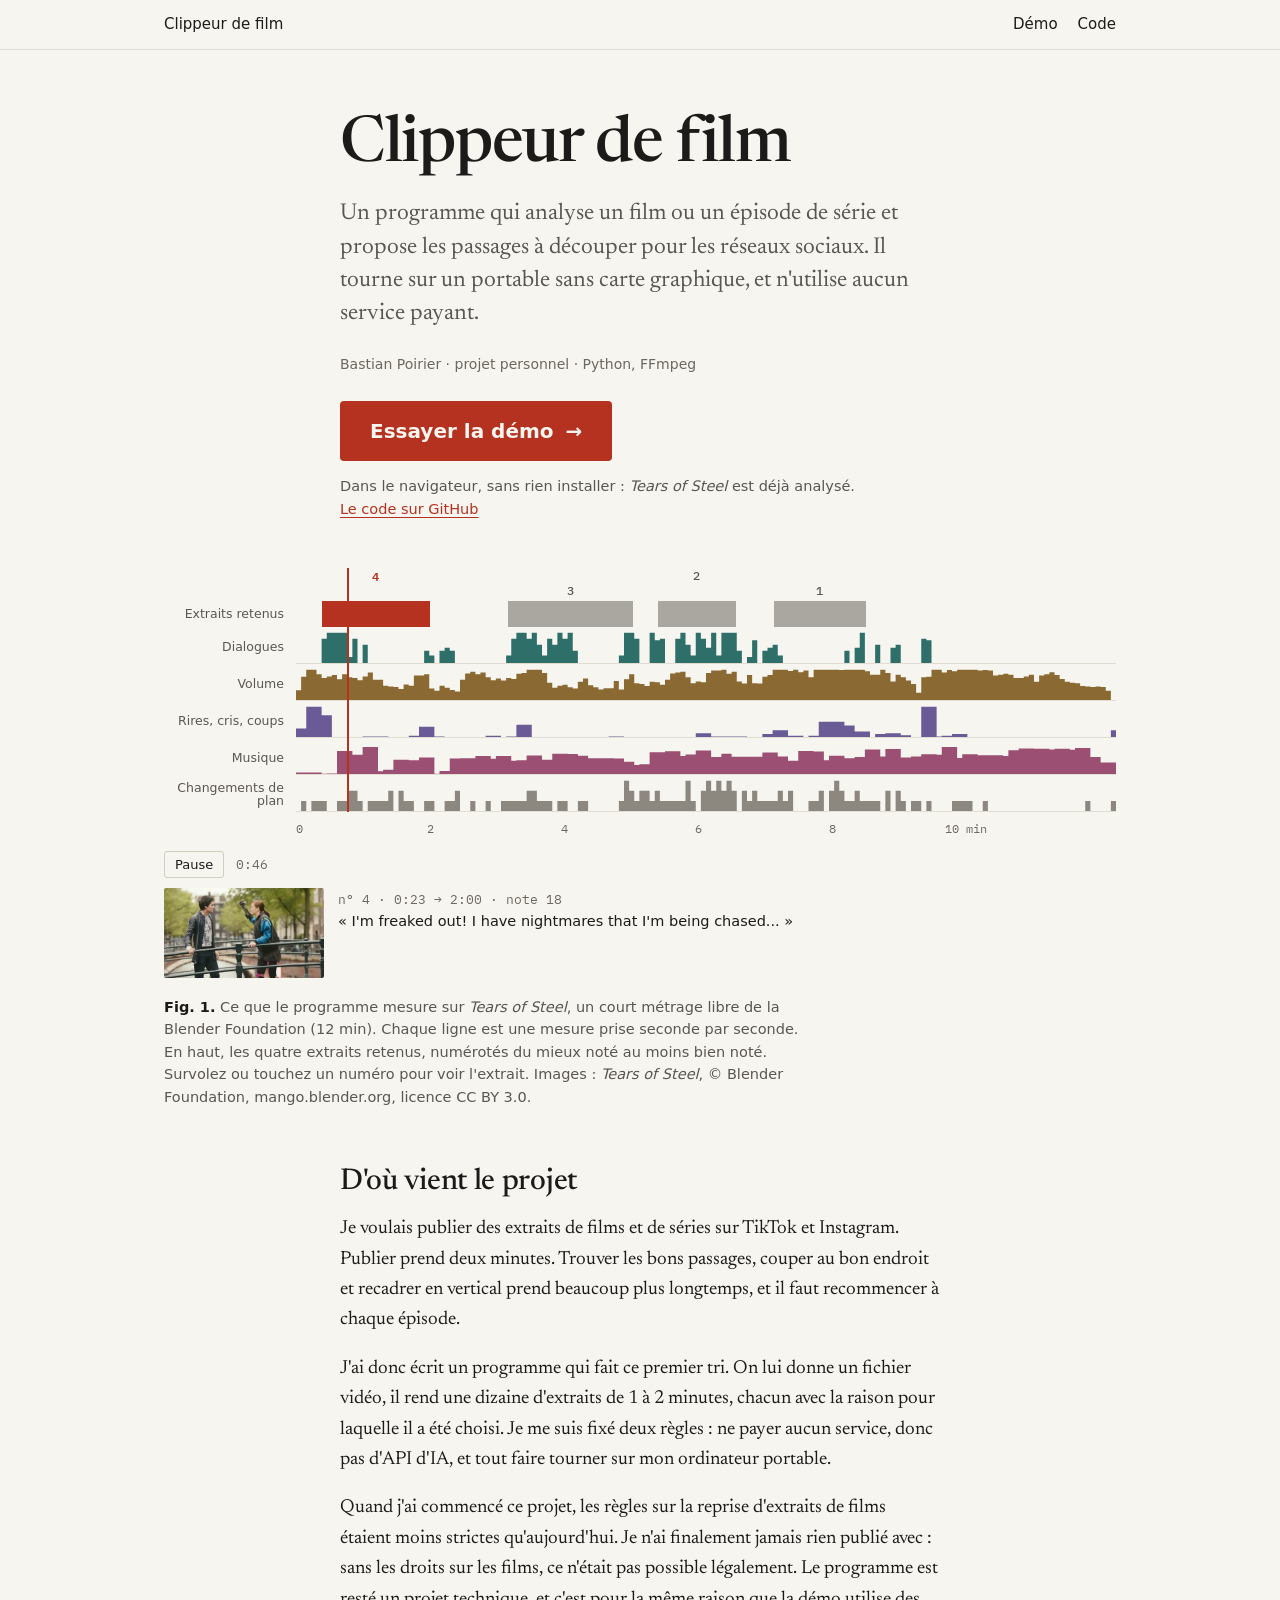
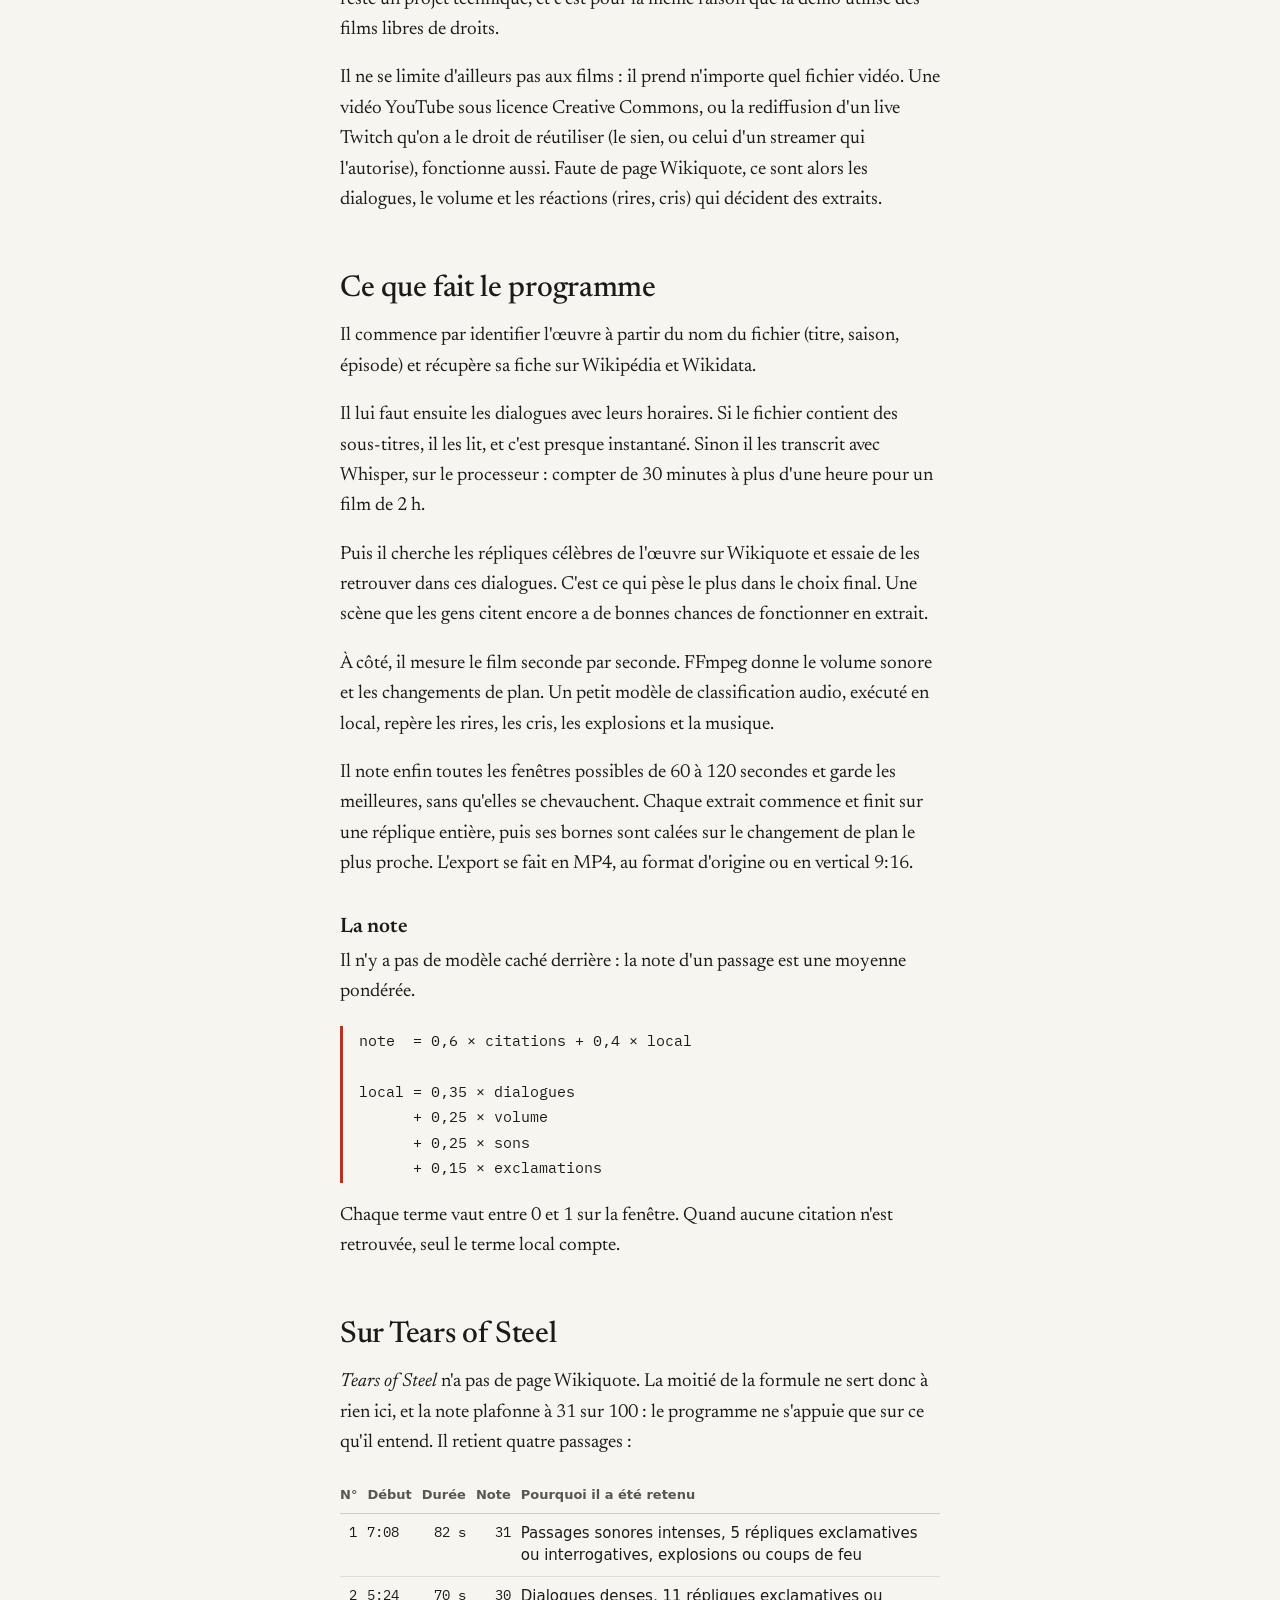
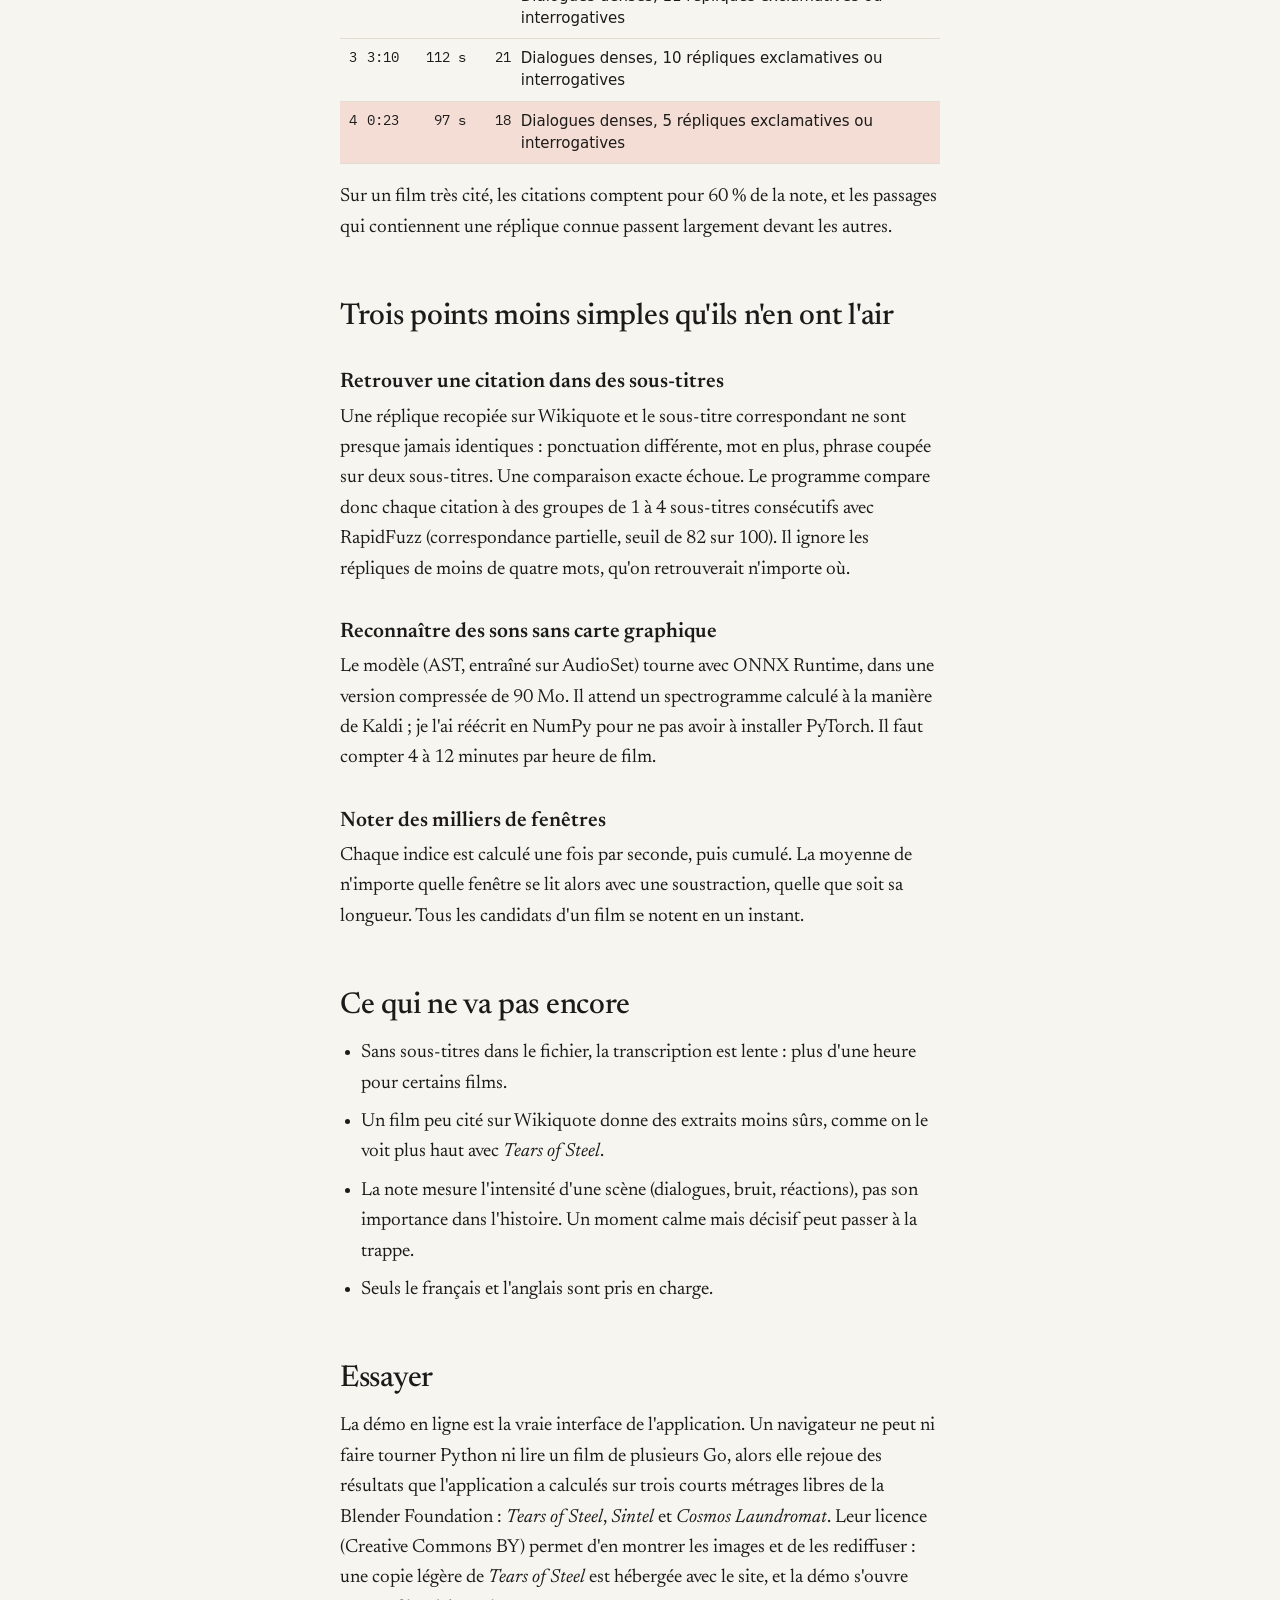
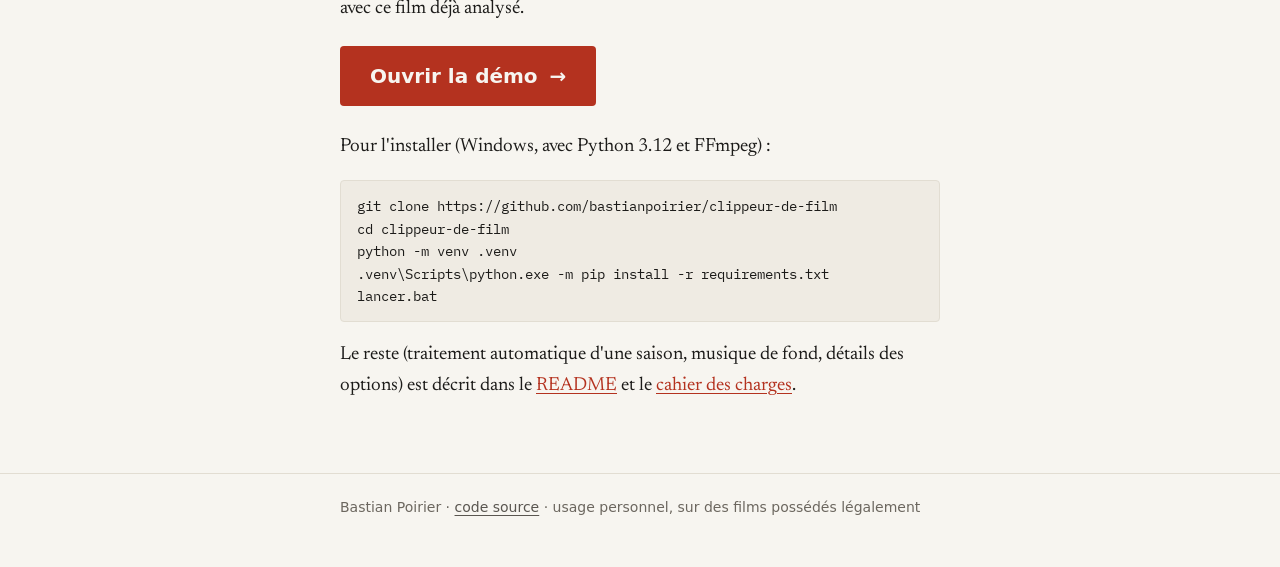
==== commit 4617fb85: "Démo et présentation avec les films libres de la Blender Foundation - Tears of Steel, Sintel et Cosm" ====
--- a/index.html
+++ b/index.html
@@ -44,8 +44,14 @@
   h1 { font-size: clamp(42px, 7vw, 64px); font-weight: 500; line-height: 1.02; letter-spacing: -.02em; margin: 0 0 18px; }
   .chapo { font-size: 23px; line-height: 1.45; color: var(--texte-second); margin: 0 0 22px; }
   .signature { font: 14px/1.6 var(--sans); color: var(--texte-legende); margin: 0 0 8px; }
-  .liens { font: 15px/1.6 var(--sans); margin: 0; }
-  .liens a { margin-right: 18px; }
+  .appel { display: flex; flex-wrap: wrap; align-items: center; gap: 14px 22px; margin-top: 26px; }
+  .bouton-demo { display: inline-flex; align-items: center; gap: 12px; font: 600 20px/1 var(--sans); color: var(--fond);
+    background: var(--accent); text-decoration: none; padding: 20px 30px; border-radius: 4px;
+    transition: background .15s, transform .15s; }
+  .bouton-demo:hover { background: var(--texte); transform: translateY(-1px); }
+  .bouton-demo span { transition: transform .15s; }
+  .bouton-demo:hover span { transform: translateX(4px); }
+  .appel p { margin: 0; font: 14.5px/1.55 var(--sans); color: var(--texte-second); }
 
   h2 { font-size: 30px; font-weight: 500; letter-spacing: -.01em; line-height: 1.2; margin: 56px 0 14px; }
   h3 { font-size: 21px; font-weight: 600; line-height: 1.3; margin: 34px 0 6px; }
@@ -59,7 +65,7 @@
 
   pre.formule { font: 15px/1.7 var(--mono); background: none; border: none; border-left: 3px solid var(--accent); border-radius: 0; padding: 2px 0 2px 16px; }
 
-  /* Figure 1 : les mesures du pilote */
+  /* Figure 1 : les mesures de Tears of Steel */
   figure.mesures { margin: 48px auto 8px; }
   .pistes { position: relative; display: grid; grid-template-columns: 7.5rem 1fr; column-gap: 12px; row-gap: 3px; font: 12.5px/1 var(--sans); }
   .pistes .nom { color: var(--texte-second); display: flex; align-items: center; justify-content: flex-end; text-align: right; }
@@ -91,7 +97,9 @@
   .controles button:hover { border-color: var(--texte); }
   figcaption { font: 14.5px/1.55 var(--sans); color: var(--texte-second); margin-top: 18px; max-width: 40rem; }
   figcaption b { color: var(--texte); font-weight: 600; }
-  .lecture-extrait { font: 14.5px/1.55 var(--sans); min-height: 3.2em; margin-top: 10px; color: var(--texte); }
+  .lecture-extrait { font: 14.5px/1.55 var(--sans); min-height: 3.2em; margin-top: 10px; color: var(--texte);
+    display: flex; gap: 14px; align-items: flex-start; }
+  .lecture-extrait img { width: 160px; aspect-ratio: 16 / 9; object-fit: cover; flex: none; border-radius: 2px; background: var(--filet); }
   .lecture-extrait .heure { font-family: var(--mono); font-size: 13px; color: var(--texte-legende); }
   @media (max-width: 600px) {
     .pistes { grid-template-columns: 5.2rem 1fr; font-size: 11.5px; }
@@ -107,10 +115,8 @@
   td.nombre { text-align: right; font-family: var(--mono); font-size: 13.5px; white-space: nowrap; }
   td.heure { font-family: var(--mono); font-size: 13.5px; white-space: nowrap; }
   tr.choisi td { background: var(--accent-fond); }
-
-  .demo-lien { display: inline-block; font: 600 16px/1 var(--sans); color: var(--fond); background: var(--texte); text-decoration: none;
-    padding: 14px 20px; border-radius: 4px; margin: 4px 0 26px; }
-  .demo-lien:hover { background: var(--accent); }
+  #lignes-tableau tr { cursor: pointer; }
+
 
   footer { border-top: 1px solid var(--filet); margin-top: 72px; padding: 22px 0 48px; font: 14px/1.6 var(--sans); color: var(--texte-legende); }
   footer a { color: var(--texte-second); }
@@ -136,20 +142,26 @@
     <h1>Clippeur de film</h1>
     <p class="chapo">Un programme qui analyse un film ou un épisode de série et propose les passages à découper pour les réseaux sociaux. Il tourne sur un portable sans carte graphique, et n'utilise aucun service payant.</p>
     <p class="signature">Bastian Poirier · projet personnel · Python, FFmpeg</p>
-    <p class="liens"><a href="demo/">Essayer la démo</a><a href="https://github.com/bastianpoirier/clippeur-de-film">Le code sur GitHub</a></p>
+    <div class="appel">
+      <a class="bouton-demo" href="demo/">Essayer la démo <span aria-hidden="true">→</span></a>
+      <p>Dans le navigateur, sans rien installer : <i>Tears of Steel</i> est déjà analysé.<br>
+        <a href="https://github.com/bastianpoirier/clippeur-de-film">Le code sur GitHub</a></p>
+    </div>
   </div>
 
   <figure class="mesures large" aria-labelledby="legende-fig1">
     <div class="pistes" id="pistes"></div>
     <div class="controles"><button type="button" id="lecture">Pause</button><span id="horloge">0:00</span></div>
     <div class="lecture-extrait colonne" style="padding:0; margin-left:0" id="lecture-extrait" aria-live="polite"></div>
-    <figcaption id="legende-fig1"><b>Fig. 1.</b> Ce que le programme mesure sur le pilote de <i>Breaking Bad</i> (58 min). Chaque ligne est une mesure prise seconde par seconde ; les traits rouges marquent les répliques de Wikiquote retrouvées dans les sous-titres. En haut, les dix extraits retenus, numérotés du mieux noté au moins bien noté. Survolez ou touchez un numéro pour voir l'extrait.</figcaption>
+    <figcaption id="legende-fig1"><b>Fig. 1.</b> Ce que le programme mesure sur <i>Tears of Steel</i>, un court métrage libre de la Blender Foundation (12 min). Chaque ligne est une mesure prise seconde par seconde. En haut, les quatre extraits retenus, numérotés du mieux noté au moins bien noté. Survolez ou touchez un numéro pour voir l'extrait. Images : <i>Tears of Steel</i>, © Blender Foundation, mango.blender.org, licence CC BY 3.0.</figcaption>
   </figure>
 
   <article class="colonne">
     <h2>D'où vient le projet</h2>
     <p>Je voulais publier des extraits de films et de séries sur TikTok et Instagram. Publier prend deux minutes. Trouver les bons passages, couper au bon endroit et recadrer en vertical prend beaucoup plus longtemps, et il faut recommencer à chaque épisode.</p>
     <p>J'ai donc écrit un programme qui fait ce premier tri. On lui donne un fichier vidéo, il rend une dizaine d'extraits de 1 à 2 minutes, chacun avec la raison pour laquelle il a été choisi. Je me suis fixé deux règles : ne payer aucun service, donc pas d'API d'IA, et tout faire tourner sur mon ordinateur portable.</p>
+    <p>Quand j'ai commencé ce projet, les règles sur la reprise d'extraits de films étaient moins strictes qu'aujourd'hui. Je n'ai finalement jamais rien publié avec : sans les droits sur les films, ce n'était pas possible légalement. Le programme est resté un projet technique, et c'est pour la même raison que la démo utilise des films libres de droits.</p>
+    <p>Il ne se limite d'ailleurs pas aux films : il prend n'importe quel fichier vidéo. Une vidéo YouTube sous licence Creative Commons, ou la rediffusion d'un live Twitch qu'on a le droit de réutiliser (le sien, ou celui d'un streamer qui l'autorise), fonctionne aussi. Faute de page Wikiquote, ce sont alors les dialogues, le volume et les réactions (rires, cris) qui décident des extraits.</p>
 
     <h2>Ce que fait le programme</h2>
     <p>Il commence par identifier l'œuvre à partir du nom du fichier (titre, saison, épisode) et récupère sa fiche sur Wikipédia et Wikidata.</p>
@@ -168,25 +180,19 @@
       + 0,15 × exclamations</pre>
     <p>Chaque terme vaut entre 0 et 1 sur la fenêtre. Quand aucune citation n'est retrouvée, seul le terme local compte.</p>
 
-    <h2>Sur le pilote de Breaking Bad</h2>
-    <p>Six répliques de la page Wikiquote de la saison 1 ont été retrouvées dans les sous-titres de l'épisode. Les cinq extraits les mieux notés en contiennent toutes :</p>
+    <h2>Sur Tears of Steel</h2>
+    <p><i>Tears of Steel</i> n'a pas de page Wikiquote. La moitié de la formule ne sert donc à rien ici, et la note plafonne à 31 sur 100 : le programme ne s'appuie que sur ce qu'il entend. Il retient quatre passages :</p>
     <div class="tableau">
       <table id="tableau">
         <thead><tr><th class="nombre">N°</th><th>Début</th><th class="nombre">Durée</th><th class="nombre">Note</th><th>Pourquoi il a été retenu</th></tr></thead>
-        <tbody>
-          <tr data-debut="2482"><td class="nombre">1</td><td class="heure">41:22</td><td class="nombre">114 s</td><td class="nombre">72</td><td>Deux citations dans la même scène, son fort</td></tr>
-          <tr data-debut="1961"><td class="nombre">2</td><td class="heure">32:41</td><td class="nombre">73 s</td><td class="nombre">63</td><td><q>Did you learn nothing from my chemistry class?</q>, dialogues serrés, coups de feu</td></tr>
-          <tr data-debut="2148"><td class="nombre">3</td><td class="heure">35:48</td><td class="nombre">68 s</td><td class="nombre">60</td><td>Une citation, dialogues serrés</td></tr>
-          <tr data-debut="1680"><td class="nombre">4</td><td class="heure">28:00</td><td class="nombre">72 s</td><td class="nombre">58</td><td><q>Why are you here?</q>, sept répliques exclamatives ou interrogatives</td></tr>
-          <tr data-debut="125"><td class="nombre">5</td><td class="heure">2:05</td><td class="nombre">62 s</td><td class="nombre">57</td><td>La confession filmée de Walter au début de l'épisode</td></tr>
-        </tbody>
+        <tbody id="lignes-tableau"></tbody>
       </table>
     </div>
-    <p>Les cinq suivants n'ont aucune citation et plafonnent entre 12 et 18 sur 100. Sans Wikiquote, le programme a beaucoup moins d'avis, et ça se voit.</p>
+    <p>Sur un film très cité, les citations comptent pour 60 % de la note, et les passages qui contiennent une réplique connue passent largement devant les autres.</p>
 
     <h2>Trois points moins simples qu'ils n'en ont l'air</h2>
     <h3>Retrouver une citation dans des sous-titres</h3>
-    <p>Wikiquote donne <q>Wow, this is a really great look for you.</q> Les sous-titres de l'épisode disent <q>Wow, this is... This is a good look for you.</q> Une comparaison exacte échoue. Le programme compare donc chaque citation à des groupes de 1 à 4 sous-titres consécutifs avec RapidFuzz (correspondance partielle, seuil de 82 sur 100). Il ignore les répliques de moins de quatre mots, qu'on retrouverait n'importe où.</p>
+    <p>Une réplique recopiée sur Wikiquote et le sous-titre correspondant ne sont presque jamais identiques : ponctuation différente, mot en plus, phrase coupée sur deux sous-titres. Une comparaison exacte échoue. Le programme compare donc chaque citation à des groupes de 1 à 4 sous-titres consécutifs avec RapidFuzz (correspondance partielle, seuil de 82 sur 100). Il ignore les répliques de moins de quatre mots, qu'on retrouverait n'importe où.</p>
     <h3>Reconnaître des sons sans carte graphique</h3>
     <p>Le modèle (AST, entraîné sur AudioSet) tourne avec ONNX Runtime, dans une version compressée de 90 Mo. Il attend un spectrogramme calculé à la manière de Kaldi ; je l'ai réécrit en NumPy pour ne pas avoir à installer PyTorch. Il faut compter 4 à 12 minutes par heure de film.</p>
     <h3>Noter des milliers de fenêtres</h3>
@@ -195,14 +201,14 @@
     <h2>Ce qui ne va pas encore</h2>
     <ul class="limites">
       <li>Sans sous-titres dans le fichier, la transcription est lente : plus d'une heure pour certains films.</li>
-      <li>Un film peu cité sur Wikiquote donne des extraits moins sûrs, comme dans le tableau plus haut.</li>
+      <li>Un film peu cité sur Wikiquote donne des extraits moins sûrs, comme on le voit plus haut avec <i>Tears of Steel</i>.</li>
       <li>La note mesure l'intensité d'une scène (dialogues, bruit, réactions), pas son importance dans l'histoire. Un moment calme mais décisif peut passer à la trappe.</li>
       <li>Seuls le français et l'anglais sont pris en charge.</li>
     </ul>
 
     <h2>Essayer</h2>
-    <p>La démo en ligne est la vraie interface de l'application. Un navigateur ne peut ni faire tourner Python ni lire un film de plusieurs Go, alors elle rejoue des résultats que l'application a calculés sur trois épisodes. Les images et les vidéos sont masquées, pour une question de droits.</p>
-    <a class="demo-lien" href="demo/">Ouvrir la démo</a>
+    <p>La démo en ligne est la vraie interface de l'application. Un navigateur ne peut ni faire tourner Python ni lire un film de plusieurs Go, alors elle rejoue des résultats que l'application a calculés sur trois courts métrages libres de la Blender Foundation : <i>Tears of Steel</i>, <i>Sintel</i> et <i>Cosmos Laundromat</i>. Leur licence (Creative Commons BY) permet d'en montrer les images et de les rediffuser : une copie légère de <i>Tears of Steel</i> est hébergée avec le site, et la démo s'ouvre avec ce film déjà analysé.</p>
+    <a class="bouton-demo" href="demo/" style="margin: 4px 0 26px">Ouvrir la démo <span aria-hidden="true">→</span></a>
     <p>Pour l'installer (Windows, avec Python 3.12 et FFmpeg) :</p>
 <pre><code>git clone https://github.com/bastianpoirier/clippeur-de-film
 cd clippeur-de-film
@@ -258,11 +264,14 @@
     for (const x of elements.find(x => x.e === e).noeuds) x.classList.add("choisi");
     document.querySelector(`#tableau tr[data-debut="${e.debut}"]`)?.classList.add("choisi");
     lecture.innerHTML = "";
+    if (e.image) lecture.append(Object.assign(document.createElement("img"), { src: `demo/${e.image}`, alt: "" }));
+    const texte = document.createElement("div");
     const h = document.createElement("span");
     h.className = "heure";
     h.textContent = `n° ${rang} · ${heure(e.debut)} → ${heure(e.fin)} · note ${Math.round(e.score)}`;
     const titre = e.titre.length > 80 ? e.titre.slice(0, 80).replace(/\s\S*$/, "") + "…" : e.titre;
-    lecture.append(h, document.createElement("br"), `« ${titre} »`);
+    texte.append(h, document.createElement("br"), `« ${titre} »`);
+    lecture.append(texte);
   }
 
   [...F.extraits].sort((a, b) => a.debut - b.debut).forEach((e, i) => {
@@ -295,7 +304,8 @@
     elements.push({ e, noeuds: [numero, bloc] });
   });
 
-  const zoneCitations = ligne("Citations", "citations");
+  // Pas de ligne « Citations » pour un film sans page Wikiquote.
+  const zoneCitations = F.citations.length ? ligne("Citations", "citations") : null;
   for (const [debut] of F.citations) {
     const trait = document.createElement("span");
     trait.className = "citation";
@@ -310,14 +320,18 @@
   courbe(ligne("Volume"), F.pistes.volume.map(v => (v - vMin) / (vMax - vMin || 1)), "var(--piste-volume)");
   courbe(ligne("Rires, cris, coups"), sons.map(v => v * 2), "var(--piste-sons)");
   courbe(ligne("Musique"), F.pistes.musique, "var(--piste-musique)");
-  courbe(ligne("Changements de plan"), F.pistes.plans.map(v => v / 8), "var(--piste-plans)");
-
-  // Règle des minutes : chaque graduation à sa vraie place (l'épisode dure un peu plus de 58 min).
+  const plansMax = Math.max(...F.pistes.plans) || 1;
+  courbe(ligne("Changements de plan"), F.pistes.plans.map(v => v / plansMax), "var(--piste-plans)");
+
+  // Règle des minutes : chaque graduation à sa vraie place, toutes les 2 min pour un court métrage.
   const regle = document.createElement("div");
   regle.className = "regle";
-  for (const m of [0, 10, 20, 30, 40, 50]) {
+  const pasMinutes = F.duree > 1800 ? 10 : 2;
+  const graduations = [];
+  for (let m = 0; m * 60 < F.duree - 30; m += pasMinutes) graduations.push(m);
+  for (const m of graduations) {
     const s = document.createElement("span");
-    s.textContent = m === 50 ? "50 min" : m;
+    s.textContent = m === graduations.at(-1) ? `${m} min` : m;
     s.style.left = pc(m * 60);
     regle.append(s);
   }
@@ -355,6 +369,22 @@
   bouton.onclick = () => { enLecture = !enLecture; majBouton(); };
   majBouton();
 
+  // Tableau des extraits, du mieux noté au moins bien noté.
+  const raisonCourte = r => r.replace(/^./, c => c.toUpperCase());
+  for (const [i, e] of classement.entries()) {
+    const tr = document.createElement("tr");
+    tr.dataset.debut = e.debut;
+    for (const [texte, classe] of [[i + 1, "nombre"], [heure(e.debut), "heure"], [`${e.fin - e.debut} s`, "nombre"],
+                                   [Math.round(e.score), "nombre"], [raisonCourte(e.raison), ""]]) {
+      const td = document.createElement("td");
+      td.textContent = texte;
+      if (classe) td.className = classe;
+      tr.append(td);
+    }
+    tr.addEventListener("click", () => { allerA(e.debut); choisir(e); });
+    document.getElementById("lignes-tableau").append(tr);
+  }
+
   choisir(classement[0]);  // le mieux noté est affiché d'emblée
   if (!enLecture) allerA(classement[0].debut);
   requestAnimationFrame(boucle);
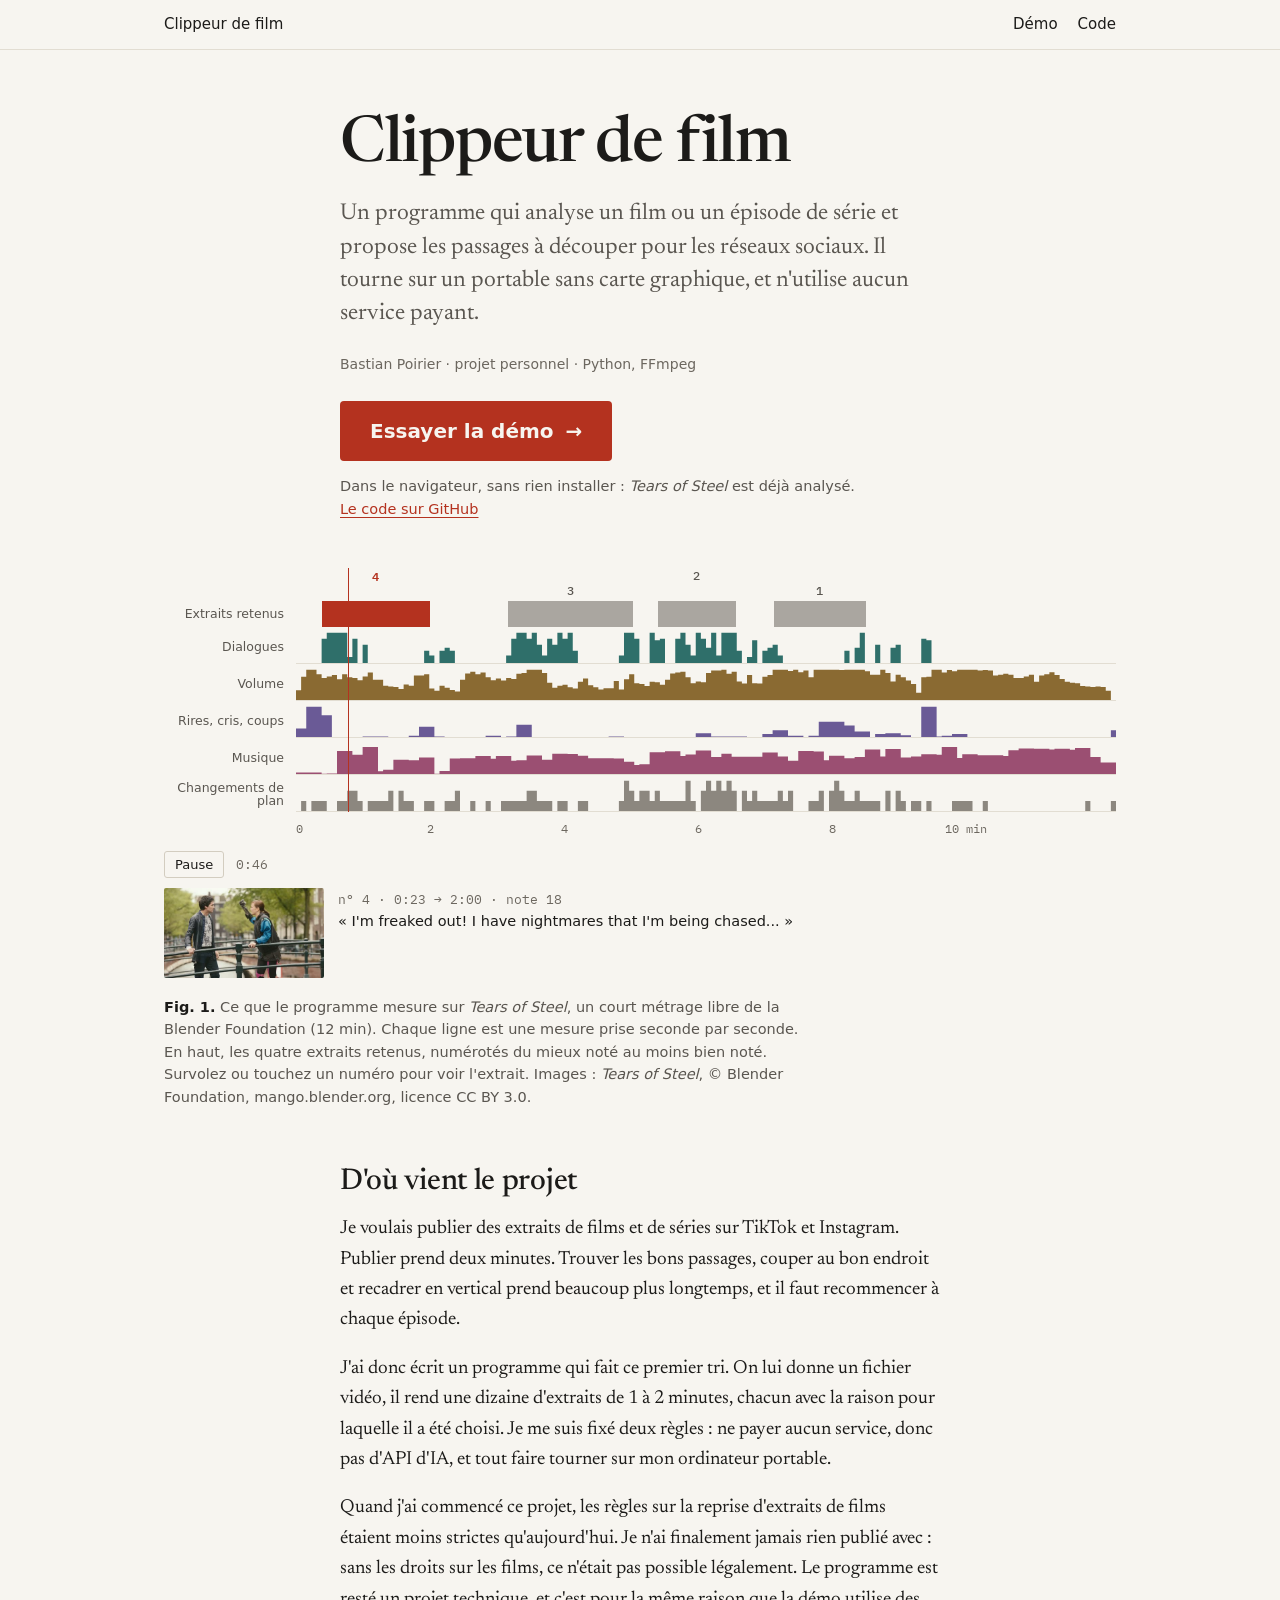
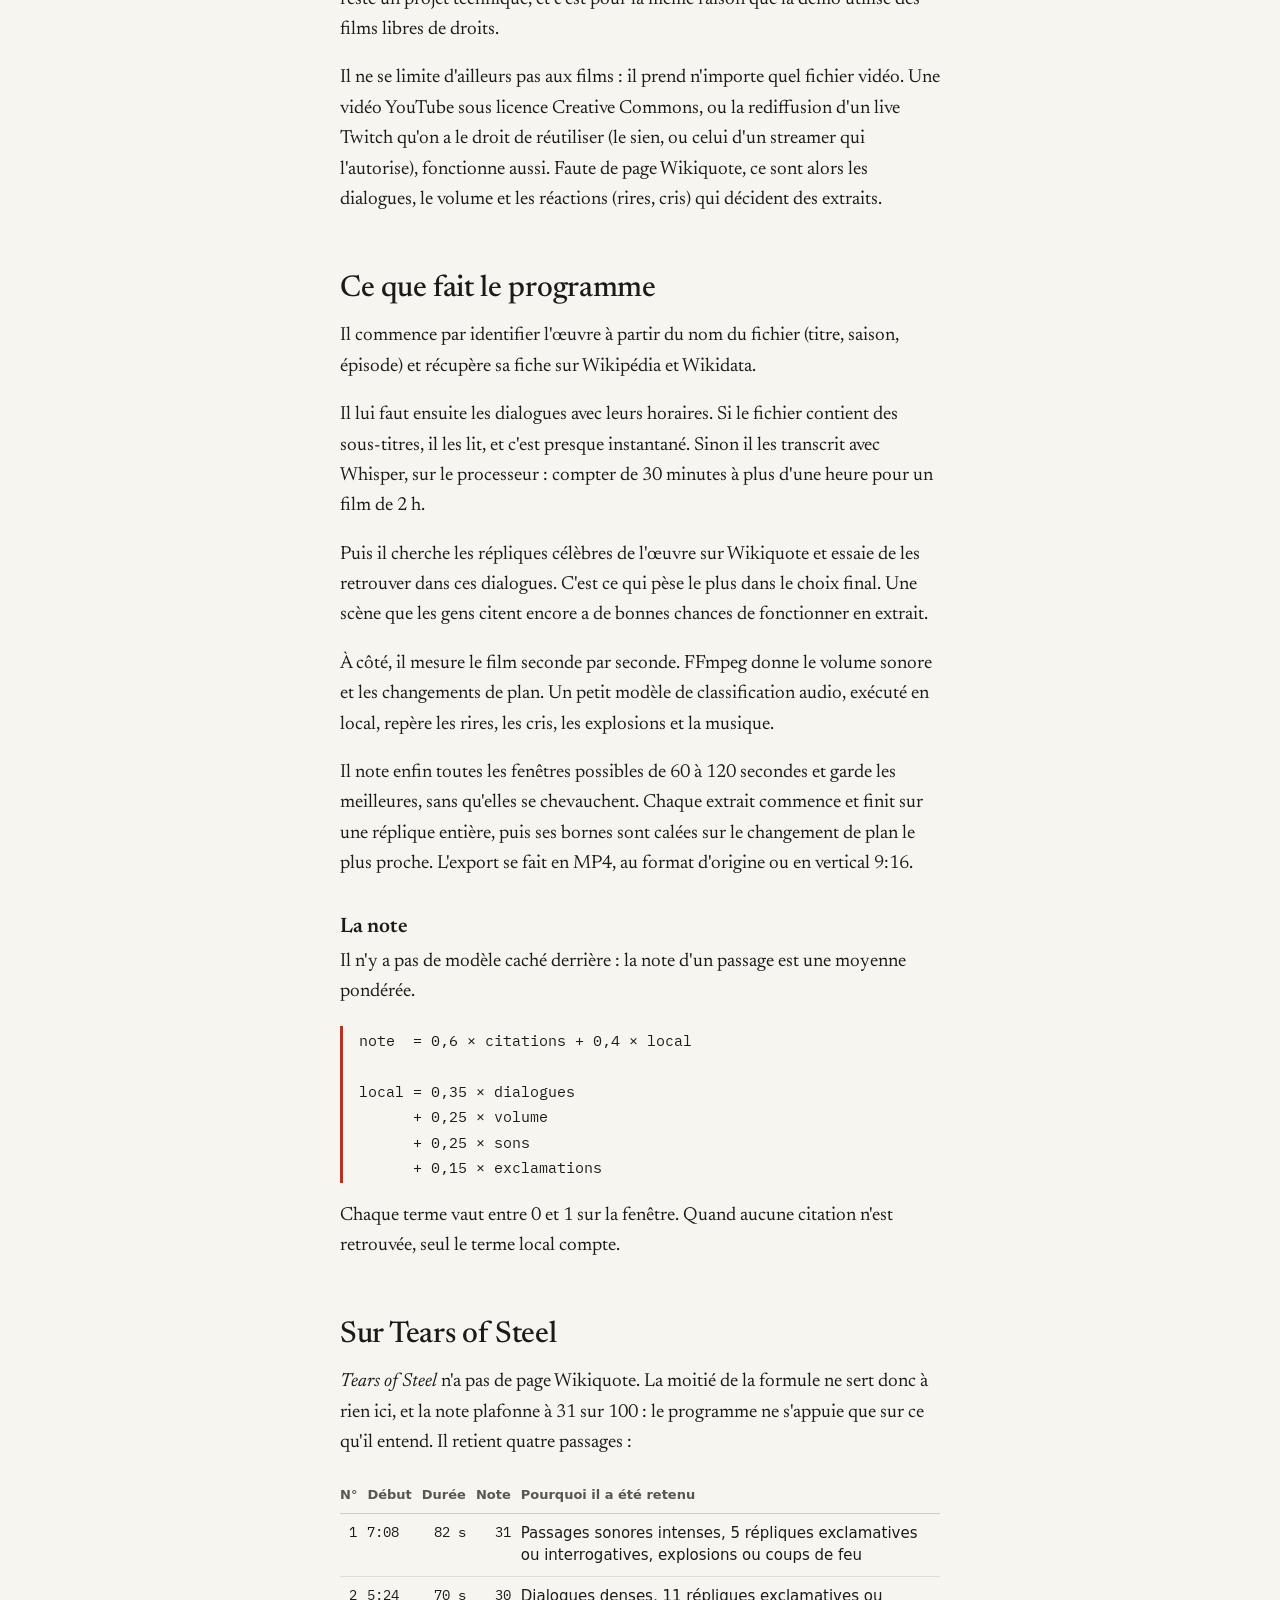
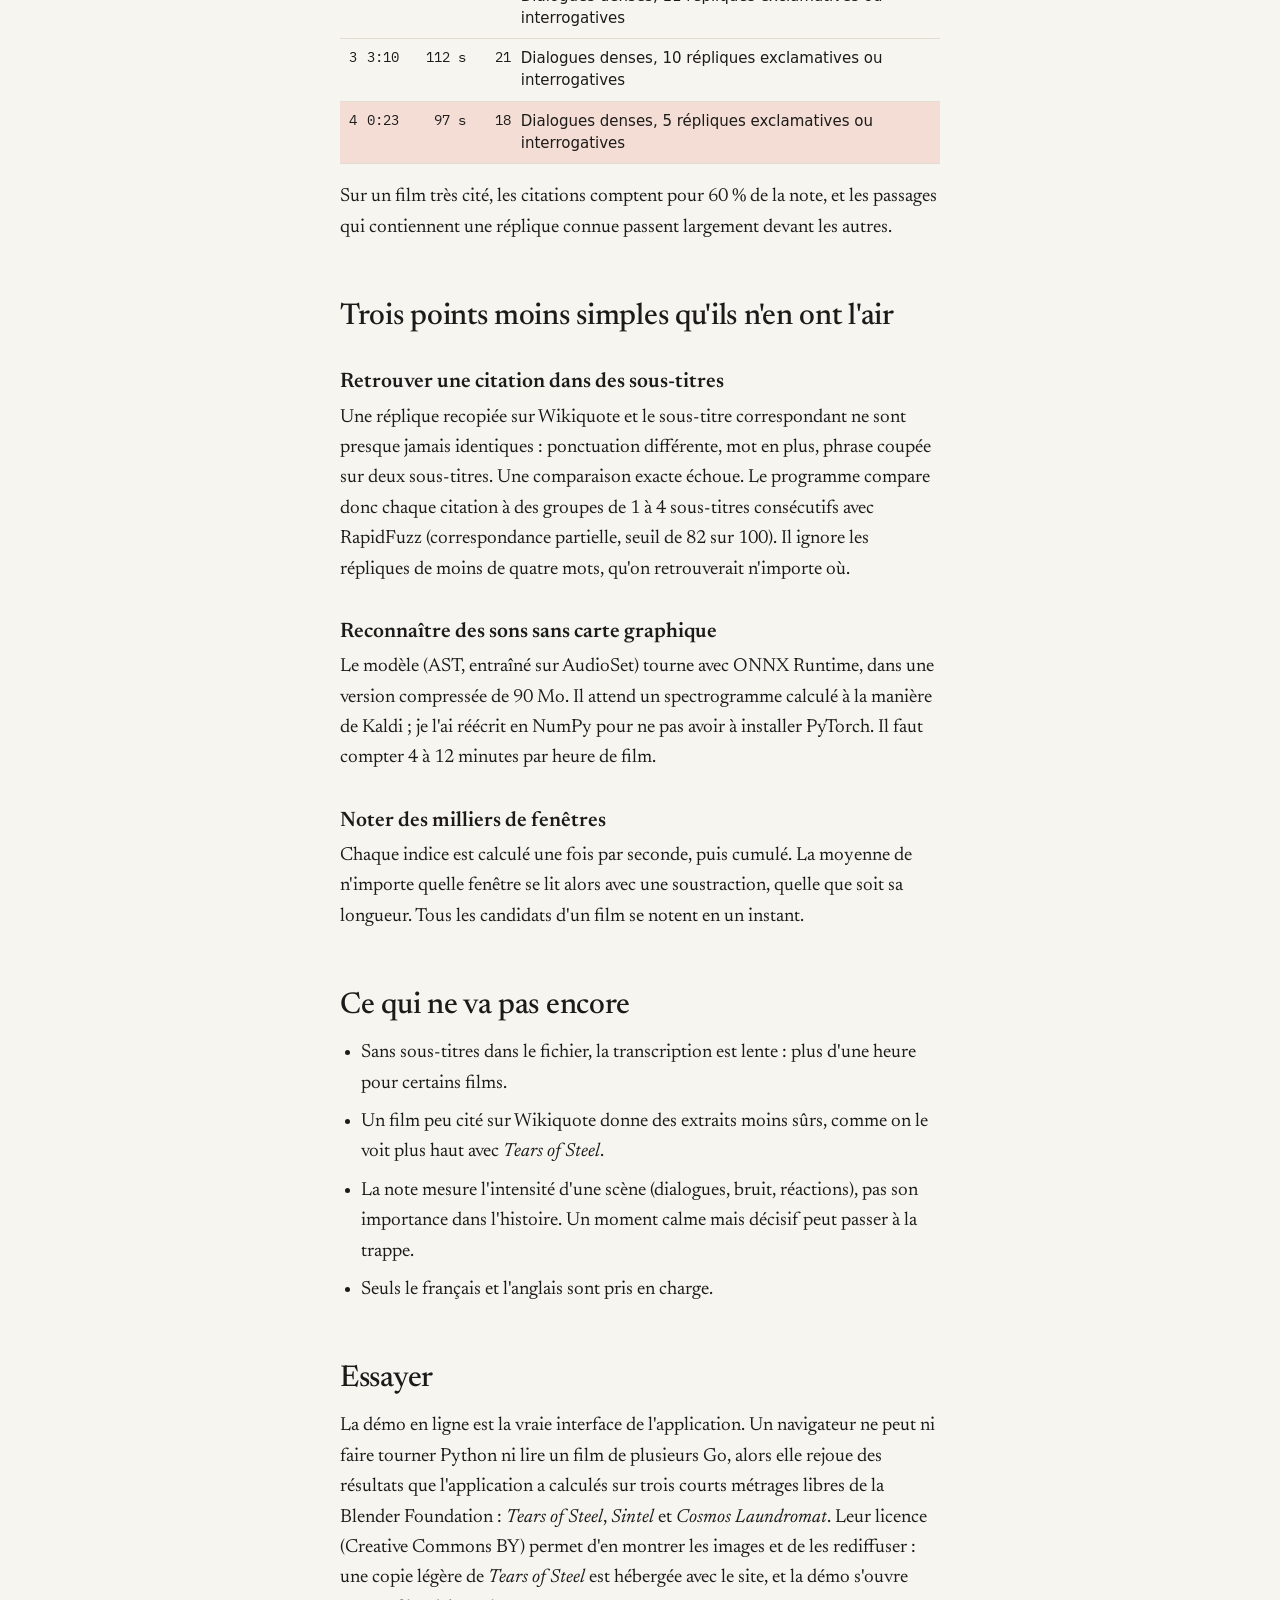
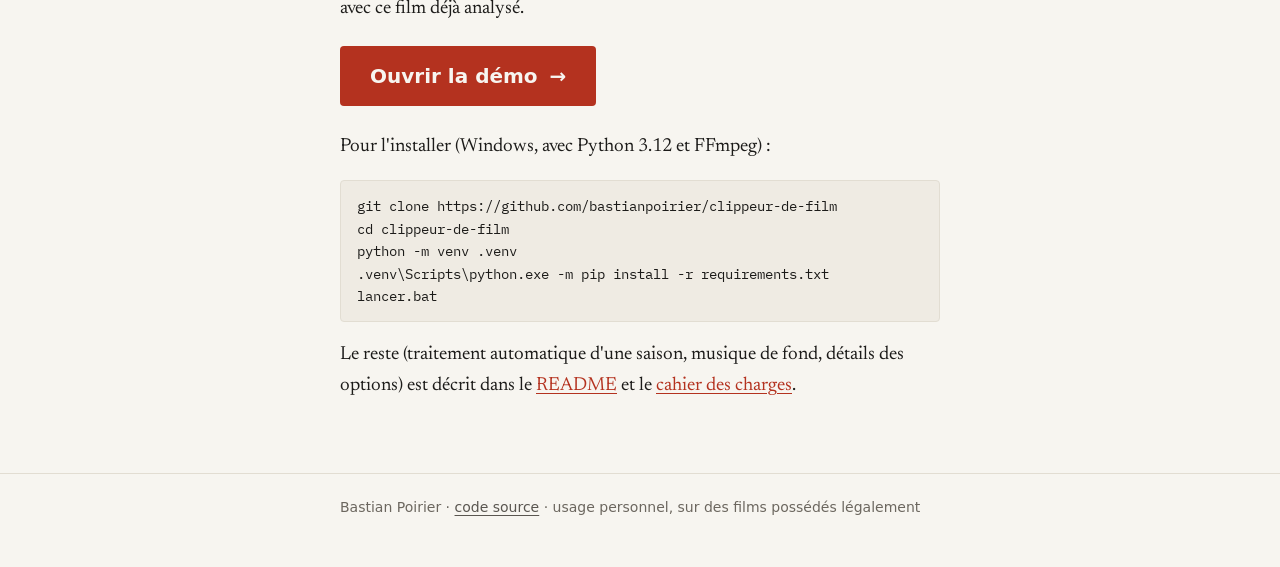
==== commit ae05bdeb: "Suppression des séries du moment, fichiers du site versionnés - retrait de la fonction « Séries du m" ====
--- a/index.html
+++ b/index.html
@@ -17,7 +17,7 @@
 <link rel="preconnect" href="https://fonts.googleapis.com">
 <link rel="preconnect" href="https://fonts.gstatic.com" crossorigin>
 <link rel="stylesheet" href="https://fonts.googleapis.com/css2?family=Newsreader:ital,opsz,wght@0,6..72,400;0,6..72,500;0,6..72,600;1,6..72,400&family=IBM+Plex+Mono:wght@400;500&display=swap">
-<link rel="stylesheet" href="assets/tokens.css">
+<link rel="stylesheet" href="assets/tokens.css?v=0e62a00a">
 <style>
   * { box-sizing: border-box; }
   html { -webkit-text-size-adjust: 100%; }
@@ -223,7 +223,7 @@
   <div class="colonne">Bastian Poirier · <a href="https://github.com/bastianpoirier/clippeur-de-film">code source</a> · usage personnel, sur des films possédés légalement</div>
 </footer>
 
-<script src="assets/frise.js"></script>
+<script src="assets/frise.js?v=685fbfc0"></script>
 <script>
   // Figure 1, dessinée à partir des mesures réelles de l'application (assets/frise.js).
   const F = window.FRISE;
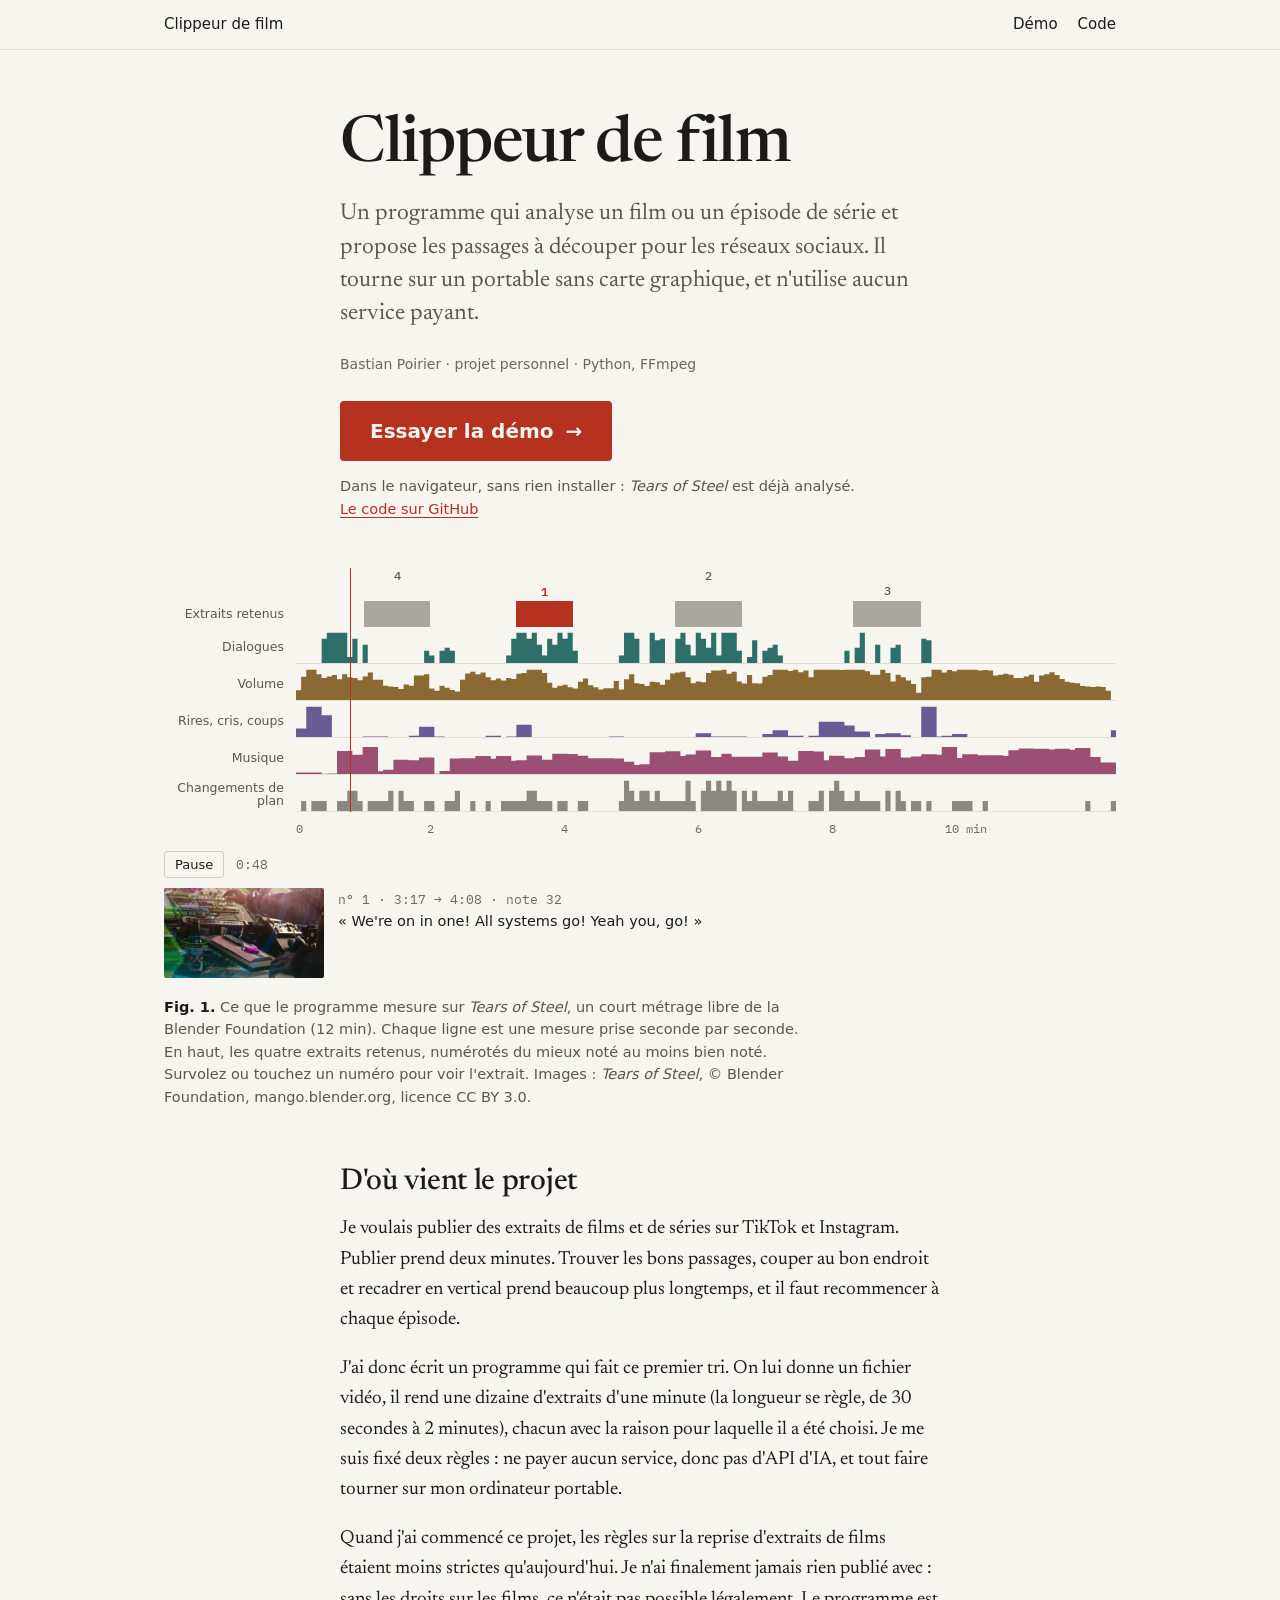
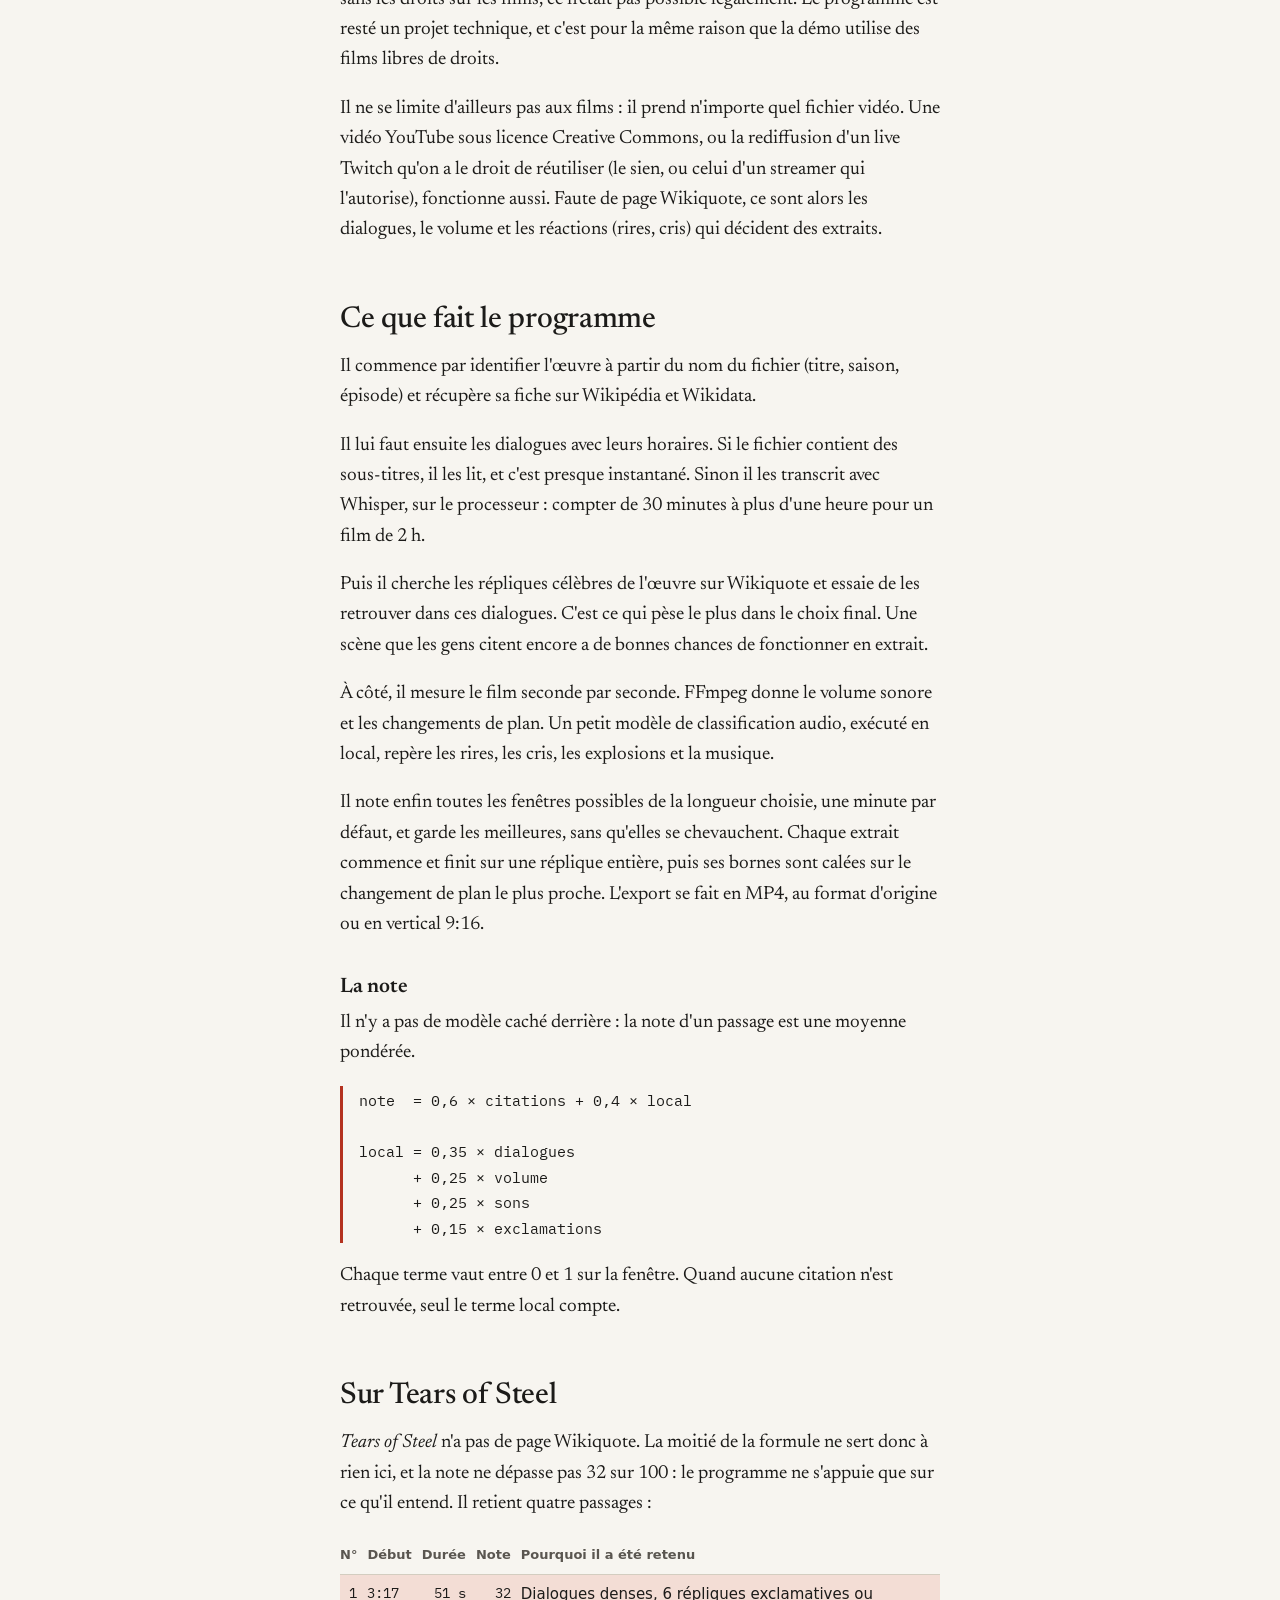
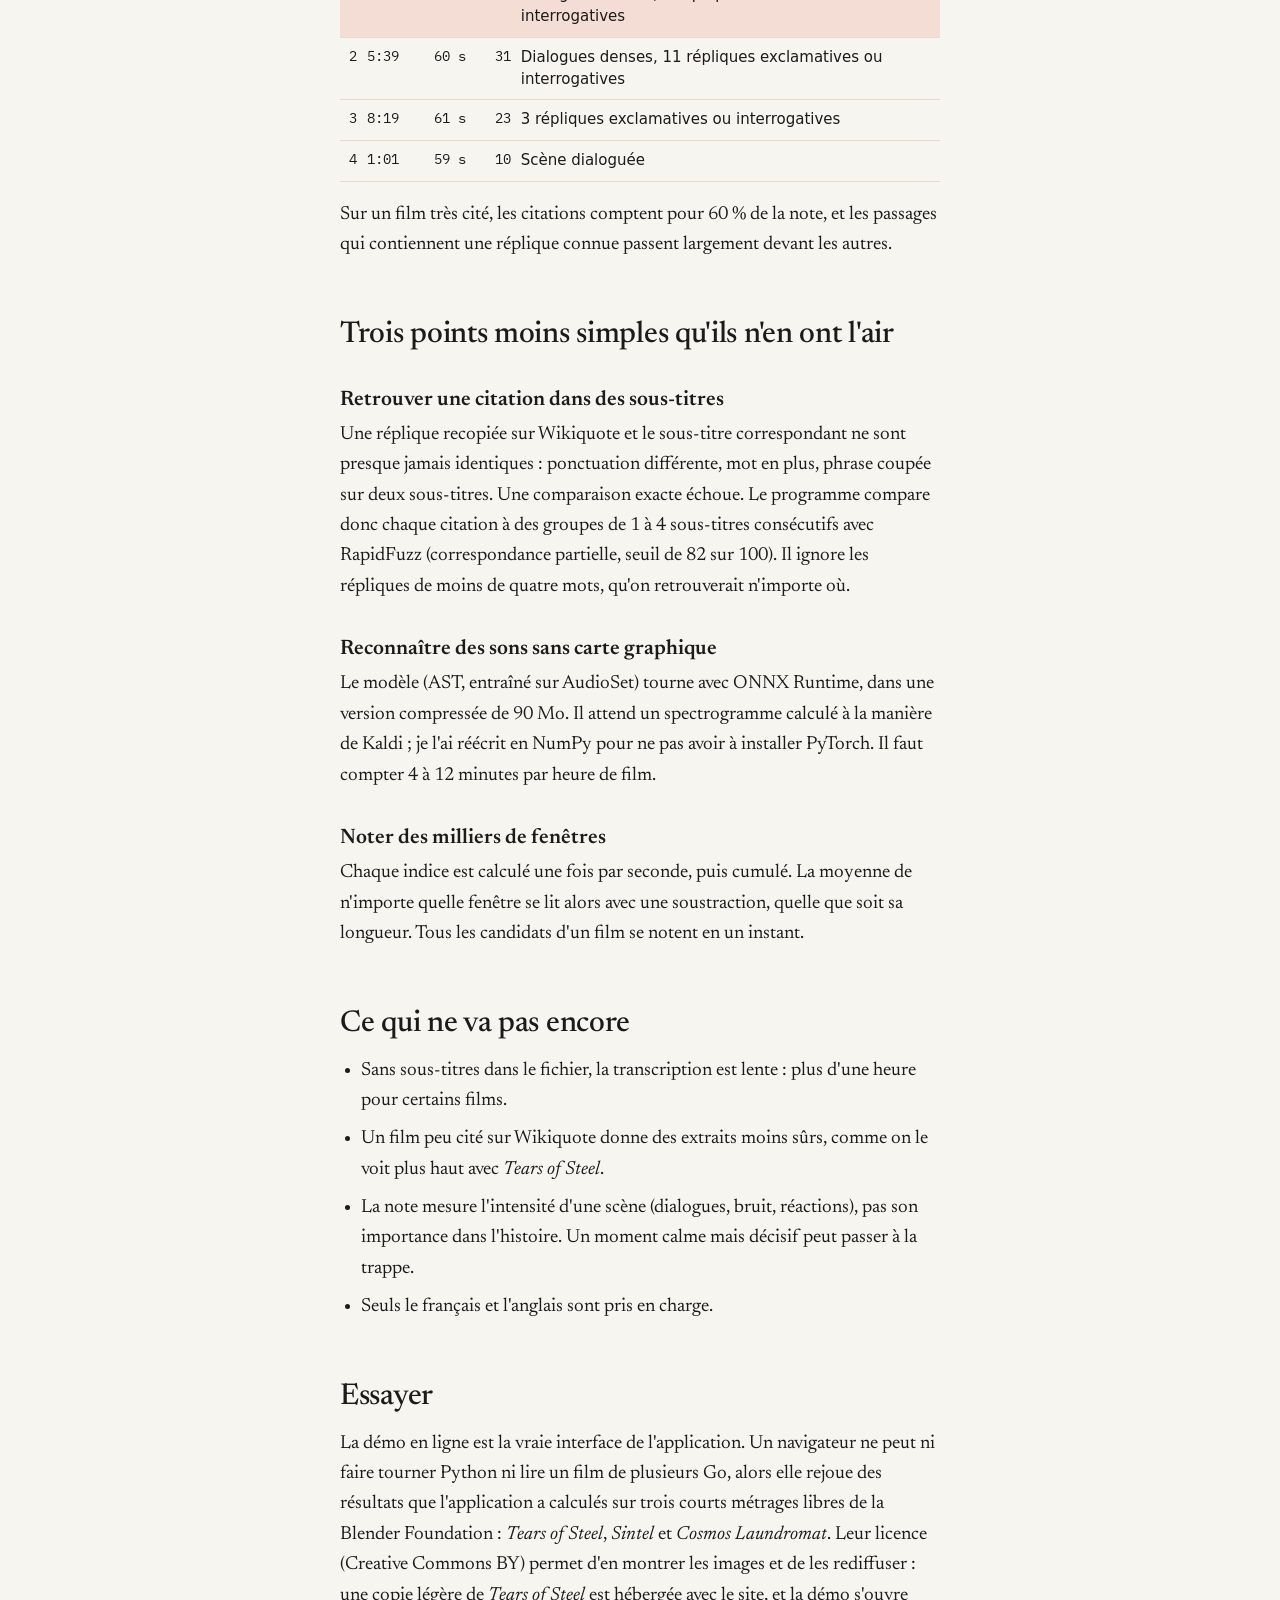
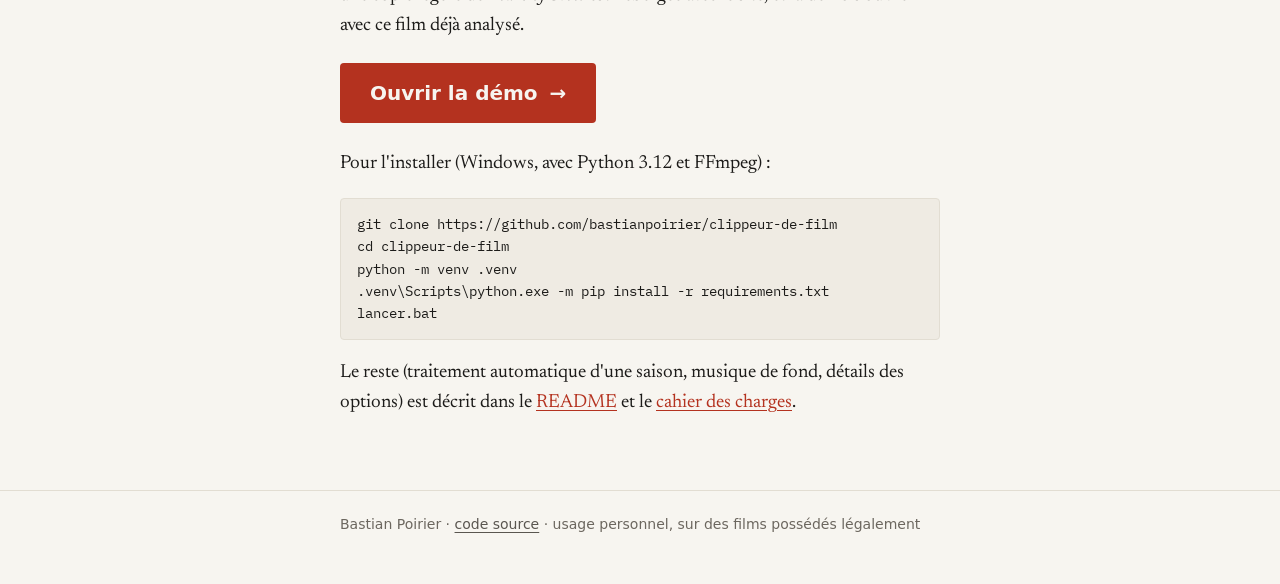
==== commit f3b3a38e: "Durée des extraits au choix, une minute par défaut - réglage 30 s, 45 s, 1 min, 1 min 30 ou 2 min da" ====
--- a/index.html
+++ b/index.html
@@ -159,7 +159,7 @@
   <article class="colonne">
     <h2>D'où vient le projet</h2>
     <p>Je voulais publier des extraits de films et de séries sur TikTok et Instagram. Publier prend deux minutes. Trouver les bons passages, couper au bon endroit et recadrer en vertical prend beaucoup plus longtemps, et il faut recommencer à chaque épisode.</p>
-    <p>J'ai donc écrit un programme qui fait ce premier tri. On lui donne un fichier vidéo, il rend une dizaine d'extraits de 1 à 2 minutes, chacun avec la raison pour laquelle il a été choisi. Je me suis fixé deux règles : ne payer aucun service, donc pas d'API d'IA, et tout faire tourner sur mon ordinateur portable.</p>
+    <p>J'ai donc écrit un programme qui fait ce premier tri. On lui donne un fichier vidéo, il rend une dizaine d'extraits d'une minute (la longueur se règle, de 30 secondes à 2 minutes), chacun avec la raison pour laquelle il a été choisi. Je me suis fixé deux règles : ne payer aucun service, donc pas d'API d'IA, et tout faire tourner sur mon ordinateur portable.</p>
     <p>Quand j'ai commencé ce projet, les règles sur la reprise d'extraits de films étaient moins strictes qu'aujourd'hui. Je n'ai finalement jamais rien publié avec : sans les droits sur les films, ce n'était pas possible légalement. Le programme est resté un projet technique, et c'est pour la même raison que la démo utilise des films libres de droits.</p>
     <p>Il ne se limite d'ailleurs pas aux films : il prend n'importe quel fichier vidéo. Une vidéo YouTube sous licence Creative Commons, ou la rediffusion d'un live Twitch qu'on a le droit de réutiliser (le sien, ou celui d'un streamer qui l'autorise), fonctionne aussi. Faute de page Wikiquote, ce sont alors les dialogues, le volume et les réactions (rires, cris) qui décident des extraits.</p>
 
@@ -168,7 +168,7 @@
     <p>Il lui faut ensuite les dialogues avec leurs horaires. Si le fichier contient des sous-titres, il les lit, et c'est presque instantané. Sinon il les transcrit avec Whisper, sur le processeur : compter de 30 minutes à plus d'une heure pour un film de 2 h.</p>
     <p>Puis il cherche les répliques célèbres de l'œuvre sur Wikiquote et essaie de les retrouver dans ces dialogues. C'est ce qui pèse le plus dans le choix final. Une scène que les gens citent encore a de bonnes chances de fonctionner en extrait.</p>
     <p>À côté, il mesure le film seconde par seconde. FFmpeg donne le volume sonore et les changements de plan. Un petit modèle de classification audio, exécuté en local, repère les rires, les cris, les explosions et la musique.</p>
-    <p>Il note enfin toutes les fenêtres possibles de 60 à 120 secondes et garde les meilleures, sans qu'elles se chevauchent. Chaque extrait commence et finit sur une réplique entière, puis ses bornes sont calées sur le changement de plan le plus proche. L'export se fait en MP4, au format d'origine ou en vertical 9:16.</p>
+    <p>Il note enfin toutes les fenêtres possibles de la longueur choisie, une minute par défaut, et garde les meilleures, sans qu'elles se chevauchent. Chaque extrait commence et finit sur une réplique entière, puis ses bornes sont calées sur le changement de plan le plus proche. L'export se fait en MP4, au format d'origine ou en vertical 9:16.</p>
 
     <h3>La note</h3>
     <p>Il n'y a pas de modèle caché derrière : la note d'un passage est une moyenne pondérée.</p>
@@ -181,7 +181,7 @@
     <p>Chaque terme vaut entre 0 et 1 sur la fenêtre. Quand aucune citation n'est retrouvée, seul le terme local compte.</p>
 
     <h2>Sur Tears of Steel</h2>
-    <p><i>Tears of Steel</i> n'a pas de page Wikiquote. La moitié de la formule ne sert donc à rien ici, et la note plafonne à 31 sur 100 : le programme ne s'appuie que sur ce qu'il entend. Il retient quatre passages :</p>
+    <p><i>Tears of Steel</i> n'a pas de page Wikiquote. La moitié de la formule ne sert donc à rien ici, et la note ne dépasse pas 32 sur 100 : le programme ne s'appuie que sur ce qu'il entend. Il retient quatre passages :</p>
     <div class="tableau">
       <table id="tableau">
         <thead><tr><th class="nombre">N°</th><th>Début</th><th class="nombre">Durée</th><th class="nombre">Note</th><th>Pourquoi il a été retenu</th></tr></thead>
@@ -223,7 +223,7 @@
   <div class="colonne">Bastian Poirier · <a href="https://github.com/bastianpoirier/clippeur-de-film">code source</a> · usage personnel, sur des films possédés légalement</div>
 </footer>
 
-<script src="assets/frise.js?v=685fbfc0"></script>
+<script src="assets/frise.js?v=a20edf79"></script>
 <script>
   // Figure 1, dessinée à partir des mesures réelles de l'application (assets/frise.js).
   const F = window.FRISE;
